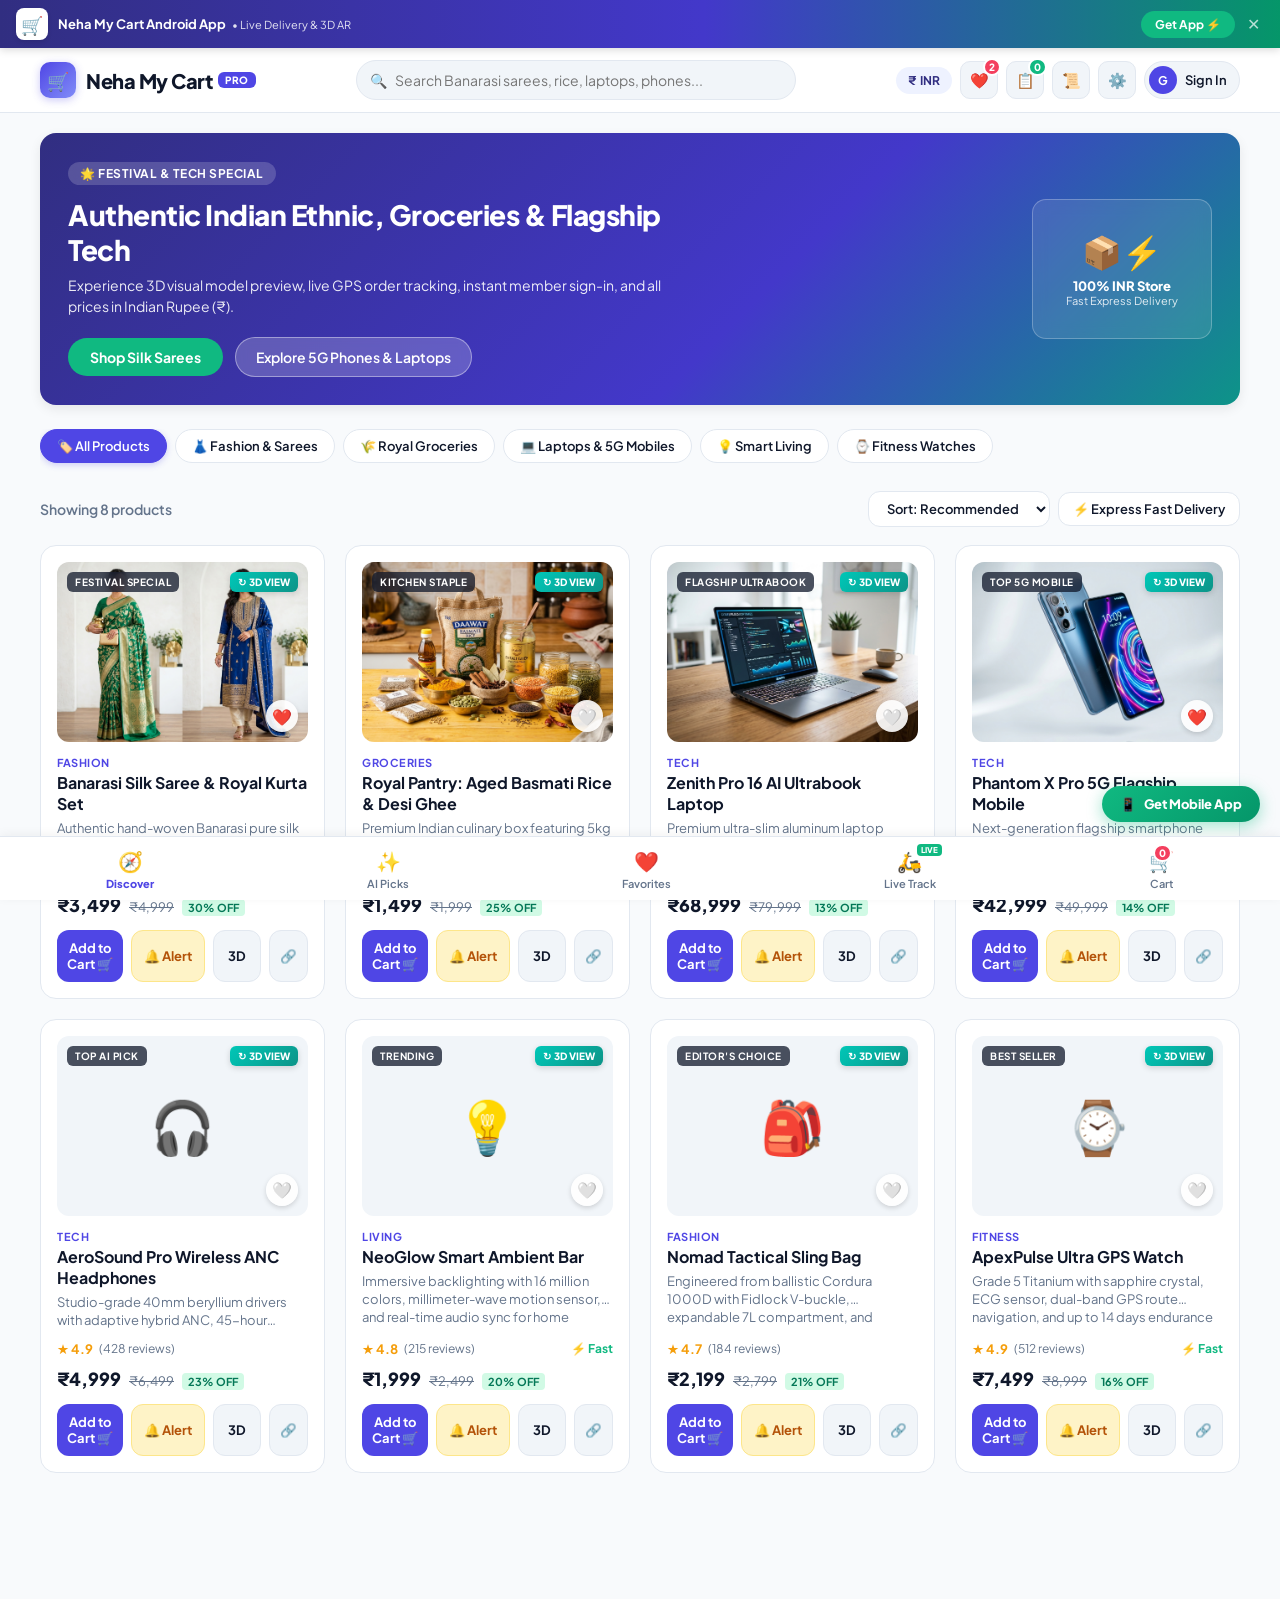
==== public/index.html @ 2bc62007 "feat: add price alert functionality Implement price alert features, including UI components, reposit" ====
<!DOCTYPE html>
<html lang="en">
<head>
  <meta charset="UTF-8">
  <meta name="viewport" content="width=device-width, initial-scale=1.0, maximum-scale=1.0, user-scalable=no">
  <title>Neha My Cart — Official Web Store & Mobile App</title>
  <meta name="description" content="Shop authentic Indian ethnic fashion, groceries, and flagship electronics in INR (₹) with Firebase Authentication, 3D product preview, real-time live order tracking, and Room DB offline list on Neha My Cart.">
  <meta name="theme-color" content="#4F46E5">
  <meta name="mobile-web-app-capable" content="yes">
  <meta name="apple-mobile-web-app-status-bar-style" content="black-translucent">
  
  <!-- Open Graph / Meta -->
  <meta property="og:title" content="Neha Raj My Cart — Official Web Store & Mobile App">
  <meta property="og:description" content="Authentic Indian fashion, groceries, and tech in INR (₹) with 3D product view, live delivery tracking, and instant login.">
  <meta property="og:url" content="https://nehamycartapp.netlify.app/">
  <meta property="og:type" content="website">

  <link rel="manifest" href="data:application/manifest+json,%7B%22name%22%3A%22Neha%20My%20Cart%22%2C%22short_name%22%3A%22MyCart%22%2C%22start_url%22%3A%22%2F%22%2C%22display%22%3A%22standalone%22%2C%22background_color%22%3A%22%234F46E5%22%2C%22theme_color%22%3A%22%234F46E5%22%7D">

  <link rel="preconnect" href="https://fonts.googleapis.com">
  <link rel="preconnect" href="https://fonts.gstatic.com" crossorigin>
  <link href="https://fonts.googleapis.com/css2?family=Plus+Jakarta+Sans:wght@400;500;600;700;800&display=swap" rel="stylesheet">

  <style>
    :root {
      --primary: #4F46E5;
      --primary-hover: #4338CA;
      --primary-dark: #312E81;
      --primary-light: #EEF2FF;
      --primary-container: #E0E7FF;
      --on-primary-container: #1E1B4B;
      --surface: #FFFFFF;
      --surface-variant: #F1F5F9;
      --bg: #F8FAFC;
      --card-bg: #FFFFFF;
      --text: #0F172A;
      --text-muted: #64748B;
      --border: #E2E8F0;
      --accent: #10B981;
      --accent-light: #D1FAE5;
      --accent-dark: #047857;
      --rose: #F43F5E;
      --rose-light: #FFE4E6;
      --amber: #D97706;
      --amber-light: #FEF3C7;
      --radius: 16px;
      --shadow-sm: 0 1px 3px rgba(0,0,0,0.06);
      --shadow-md: 0 4px 12px rgba(0,0,0,0.08);
      --shadow-lg: 0 10px 25px -3px rgba(0,0,0,0.12);
    }

    [data-theme="dark"] {
      --primary: #6366F1;
      --primary-hover: #818CF8;
      --primary-dark: #4338CA;
      --primary-light: #1E1B4B;
      --primary-container: #2E1065;
      --on-primary-container: #E0E7FF;
      --surface: #0F172A;
      --surface-variant: #1E293B;
      --bg: #020617;
      --card-bg: #1E293B;
      --text: #F8FAFC;
      --text-muted: #94A3B8;
      --border: #334155;
    }

    * {
      box-sizing: border-box;
      margin: 0;
      padding: 0;
      font-family: 'Plus Jakarta Sans', -apple-system, BlinkMacSystemFont, sans-serif;
      -webkit-tap-highlight-color: transparent;
    }

    body {
      background: var(--bg);
      color: var(--text);
      min-height: 100vh;
      display: flex;
      flex-direction: column;
      padding-bottom: 74px; /* Space for bottom nav on mobile */
      transition: background-color 0.2s, color 0.2s;
    }

    /* Top Smart App Banner */
    .app-banner {
      background: linear-gradient(90deg, #312E81 0%, #4338CA 55%, #059669 100%);
      color: #FFFFFF;
      padding: 8px 16px;
      display: flex;
      align-items: center;
      justify-content: space-between;
      font-size: 13px;
      gap: 12px;
      position: sticky;
      top: 0;
      z-index: 1000;
      box-shadow: 0 2px 8px rgba(0,0,0,0.15);
    }

    .app-banner-info {
      display: flex;
      align-items: center;
      gap: 10px;
    }

    .app-icon-badge {
      background: #FFFFFF;
      color: #312E81;
      font-size: 18px;
      width: 32px;
      height: 32px;
      border-radius: 8px;
      display: flex;
      align-items: center;
      justify-content: center;
      flex-shrink: 0;
      box-shadow: 0 2px 4px rgba(0,0,0,0.1);
    }

    .app-banner-actions {
      display: flex;
      align-items: center;
      gap: 8px;
    }

    .app-banner-btn {
      background: #10B981;
      color: #FFFFFF;
      font-weight: 700;
      padding: 6px 14px;
      border-radius: 20px;
      text-decoration: none;
      font-size: 12px;
      white-space: nowrap;
      cursor: pointer;
      border: none;
      transition: opacity 0.2s, transform 0.1s;
    }
    .app-banner-btn:hover { opacity: 0.95; transform: scale(1.02); }

    .banner-close-btn {
      background: transparent;
      border: none;
      color: rgba(255, 255, 255, 0.7);
      font-size: 16px;
      cursor: pointer;
      padding: 4px;
      line-height: 1;
    }

    /* Main Navigation Header */
    header {
      background: var(--surface);
      border-bottom: 1px solid var(--border);
      position: sticky;
      top: 48px;
      z-index: 900;
      transition: background-color 0.2s;
    }

    .nav-container {
      max-width: 1240px;
      margin: 0 auto;
      padding: 12px 20px;
      display: flex;
      align-items: center;
      justify-content: space-between;
      gap: 16px;
    }

    .logo-group {
      display: flex;
      align-items: center;
      gap: 10px;
      text-decoration: none;
      color: var(--text);
      cursor: pointer;
    }

    .logo-icon {
      width: 36px;
      height: 36px;
      border-radius: 10px;
      background: linear-gradient(135deg, var(--primary) 0%, #818CF8 100%);
      color: #FFF;
      display: flex;
      align-items: center;
      justify-content: center;
      font-size: 18px;
      box-shadow: 0 2px 8px rgba(79, 70, 229, 0.3);
    }

    .logo-text {
      font-size: 20px;
      font-weight: 800;
      letter-spacing: -0.5px;
      display: flex;
      align-items: center;
      gap: 6px;
    }

    .logo-badge {
      background: var(--primary);
      color: #FFF;
      font-size: 10px;
      padding: 2px 7px;
      border-radius: 6px;
      font-weight: 800;
      letter-spacing: 0.5px;
    }

    /* Search Bar in Header */
    .header-search {
      flex: 1;
      max-width: 440px;
      position: relative;
    }

    .search-input {
      width: 100%;
      background: var(--surface-variant);
      border: 1px solid var(--border);
      padding: 10px 16px 10px 38px;
      border-radius: 24px;
      font-size: 14px;
      color: var(--text);
      outline: none;
      transition: border-color 0.2s, box-shadow 0.2s;
    }
    .search-input:focus {
      border-color: var(--primary);
      box-shadow: 0 0 0 3px rgba(79, 70, 229, 0.15);
    }

    .search-icon {
      position: absolute;
      left: 14px;
      top: 50%;
      transform: translateY(-50%);
      color: var(--text-muted);
      font-size: 14px;
    }

    .search-clear-btn {
      position: absolute;
      right: 12px;
      top: 50%;
      transform: translateY(-50%);
      background: none;
      border: none;
      color: var(--text-muted);
      cursor: pointer;
      display: none;
      font-size: 14px;
    }

    /* Action Icons */
    .nav-actions {
      display: flex;
      align-items: center;
      gap: 8px;
    }

    .icon-btn {
      background: var(--surface-variant);
      border: 1px solid var(--border);
      color: var(--text);
      width: 38px;
      height: 38px;
      border-radius: 10px;
      display: flex;
      align-items: center;
      justify-content: center;
      cursor: pointer;
      position: relative;
      font-size: 15px;
      transition: background 0.15s, transform 0.1s;
    }
    .icon-btn:hover {
      background: var(--primary-light);
      color: var(--primary);
    }

    .badge-count {
      position: absolute;
      top: -4px;
      right: -4px;
      background: var(--rose);
      color: #FFF;
      font-size: 10px;
      font-weight: 800;
      min-width: 18px;
      height: 18px;
      padding: 0 4px;
      border-radius: 9px;
      display: flex;
      align-items: center;
      justify-content: center;
      border: 2px solid var(--surface);
    }

    .currency-pill {
      background: var(--primary-light);
      color: var(--primary-dark);
      font-weight: 700;
      font-size: 12px;
      padding: 6px 12px;
      border-radius: 20px;
      display: flex;
      align-items: center;
      gap: 4px;
    }
    [data-theme="dark"] .currency-pill {
      background: #1E1B4B;
      color: #A5B4FC;
    }

    .user-profile-btn {
      display: flex;
      align-items: center;
      gap: 8px;
      background: var(--surface-variant);
      border: 1px solid var(--border);
      padding: 4px 12px 4px 4px;
      border-radius: 24px;
      cursor: pointer;
      font-size: 13px;
      font-weight: 600;
      color: var(--text);
      transition: all 0.15s;
    }
    .user-profile-btn:hover {
      background: var(--primary-light);
      border-color: var(--primary);
    }

    .user-avatar-mini {
      width: 28px;
      height: 28px;
      border-radius: 50%;
      background: var(--primary);
      color: #FFF;
      display: flex;
      align-items: center;
      justify-content: center;
      font-weight: 700;
      font-size: 12px;
    }

    .firebase-sync-dot {
      width: 8px;
      height: 8px;
      border-radius: 50%;
      background: #10B981;
      display: inline-block;
      box-shadow: 0 0 6px #10B981;
    }

    /* Container */
    .main-container {
      max-width: 1240px;
      margin: 0 auto;
      padding: 20px;
      width: 100%;
      flex: 1;
    }

    /* Tab Pages */
    .tab-page {
      display: none;
    }
    .tab-page.active {
      display: block;
      animation: fadeIn 0.2s ease-in;
    }

    @keyframes fadeIn {
      from { opacity: 0; transform: translateY(6px); }
      to { opacity: 1; transform: translateY(0); }
    }

    /* Hero Banner */
    .hero-banner {
      background: linear-gradient(135deg, #312E81 0%, #4338CA 60%, #0D9488 100%);
      color: #FFFFFF;
      border-radius: var(--radius);
      padding: 28px;
      margin-bottom: 24px;
      position: relative;
      overflow: hidden;
      box-shadow: var(--shadow-md);
      display: flex;
      align-items: center;
      justify-content: space-between;
      gap: 24px;
    }

    .hero-content {
      position: relative;
      z-index: 2;
      max-width: 600px;
    }

    .hero-tag {
      display: inline-flex;
      align-items: center;
      gap: 6px;
      background: rgba(255,255,255,0.18);
      backdrop-filter: blur(8px);
      padding: 4px 12px;
      border-radius: 20px;
      font-size: 12px;
      font-weight: 700;
      margin-bottom: 12px;
      letter-spacing: 0.5px;
    }

    .hero-title {
      font-size: 28px;
      font-weight: 800;
      line-height: 1.25;
      margin-bottom: 8px;
      letter-spacing: -0.5px;
    }

    .hero-subtitle {
      font-size: 14px;
      opacity: 0.9;
      line-height: 1.5;
      margin-bottom: 20px;
    }

    .hero-actions {
      display: flex;
      align-items: center;
      gap: 12px;
      flex-wrap: wrap;
    }

    .btn-hero-primary {
      background: #10B981;
      color: #FFF;
      font-weight: 700;
      padding: 10px 22px;
      border-radius: 24px;
      border: none;
      cursor: pointer;
      font-size: 14px;
      transition: transform 0.1s, opacity 0.2s;
    }
    .btn-hero-primary:hover { transform: scale(1.02); opacity: 0.95; }

    .btn-hero-secondary {
      background: rgba(255,255,255,0.2);
      color: #FFF;
      font-weight: 600;
      padding: 10px 20px;
      border-radius: 24px;
      border: 1px solid rgba(255,255,255,0.4);
      cursor: pointer;
      font-size: 14px;
      backdrop-filter: blur(6px);
    }
    .btn-hero-secondary:hover { background: rgba(255,255,255,0.3); }

    .hero-art-box {
      width: 180px;
      height: 140px;
      border-radius: 14px;
      background: rgba(255,255,255,0.1);
      backdrop-filter: blur(8px);
      display: flex;
      flex-direction: column;
      align-items: center;
      justify-content: center;
      border: 1px solid rgba(255,255,255,0.25);
      flex-shrink: 0;
      text-align: center;
      padding: 12px;
    }

    /* Category Filter Bar */
    .category-scroll-bar {
      display: flex;
      gap: 8px;
      overflow-x: auto;
      padding-bottom: 12px;
      margin-bottom: 16px;
      scrollbar-width: none;
    }
    .category-scroll-bar::-webkit-scrollbar { display: none; }

    .cat-chip {
      background: var(--surface);
      border: 1px solid var(--border);
      color: var(--text);
      padding: 8px 16px;
      border-radius: 20px;
      font-size: 13px;
      font-weight: 600;
      white-space: nowrap;
      cursor: pointer;
      display: flex;
      align-items: center;
      gap: 6px;
      transition: all 0.15s;
    }
    .cat-chip.active {
      background: var(--primary);
      border-color: var(--primary);
      color: #FFFFFF;
      box-shadow: 0 2px 6px rgba(79, 70, 229, 0.25);
    }

    /* Filters & Controls Row */
    .controls-row {
      display: flex;
      align-items: center;
      justify-content: space-between;
      margin-bottom: 18px;
      flex-wrap: wrap;
      gap: 12px;
    }

    .results-count {
      font-size: 14px;
      color: var(--text-muted);
      font-weight: 600;
    }

    .filter-group {
      display: flex;
      align-items: center;
      gap: 8px;
    }

    .select-dropdown {
      background: var(--surface);
      border: 1px solid var(--border);
      color: var(--text);
      padding: 8px 14px;
      border-radius: 12px;
      font-size: 13px;
      font-weight: 600;
      outline: none;
      cursor: pointer;
    }

    .btn-filter-toggle {
      background: var(--surface);
      border: 1px solid var(--border);
      color: var(--text);
      padding: 8px 14px;
      border-radius: 12px;
      font-size: 13px;
      font-weight: 600;
      cursor: pointer;
      display: flex;
      align-items: center;
      gap: 6px;
    }
    .btn-filter-toggle.active {
      background: var(--primary-light);
      border-color: var(--primary);
      color: var(--primary);
    }

    /* Product Grid */
    .product-grid {
      display: grid;
      grid-template-columns: repeat(auto-fill, minmax(260px, 1fr));
      gap: 20px;
      margin-bottom: 32px;
    }

    .card {
      background: var(--card-bg);
      border: 1px solid var(--border);
      border-radius: var(--radius);
      padding: 16px;
      display: flex;
      flex-direction: column;
      position: relative;
      transition: transform 0.2s, box-shadow 0.2s;
    }
    .card:hover {
      transform: translateY(-4px);
      box-shadow: var(--shadow-md);
      border-color: rgba(79, 70, 229, 0.3);
    }

    .card-img-wrapper {
      width: 100%;
      height: 180px;
      background: var(--surface-variant);
      border-radius: 12px;
      overflow: hidden;
      position: relative;
      display: flex;
      align-items: center;
      justify-content: center;
      cursor: pointer;
      margin-bottom: 14px;
    }

    .card-img {
      width: 100%;
      height: 100%;
      object-fit: cover;
      transition: transform 0.3s;
    }
    .card:hover .card-img {
      transform: scale(1.05);
    }

    .img-fallback-icon {
      font-size: 52px;
    }

    .badge-top-left {
      position: absolute;
      top: 10px;
      left: 10px;
      background: rgba(15, 23, 42, 0.75);
      backdrop-filter: blur(4px);
      color: #FFF;
      font-size: 10px;
      font-weight: 700;
      padding: 4px 8px;
      border-radius: 6px;
      text-transform: uppercase;
      letter-spacing: 0.5px;
    }

    .badge-3d-tag {
      position: absolute;
      top: 10px;
      right: 10px;
      background: linear-gradient(135deg, #00C7B7 0%, #0D9488 100%);
      color: #FFFFFF;
      font-size: 10px;
      font-weight: 800;
      padding: 4px 8px;
      border-radius: 6px;
      cursor: pointer;
      display: flex;
      align-items: center;
      gap: 3px;
      box-shadow: 0 2px 6px rgba(0,0,0,0.15);
      transition: transform 0.15s;
    }
    .badge-3d-tag:hover { transform: scale(1.08); }

    .btn-wishlist {
      position: absolute;
      bottom: 10px;
      right: 10px;
      background: rgba(255, 255, 255, 0.9);
      border: none;
      width: 32px;
      height: 32px;
      border-radius: 50%;
      display: flex;
      align-items: center;
      justify-content: center;
      cursor: pointer;
      color: #64748B;
      font-size: 16px;
      box-shadow: 0 2px 5px rgba(0,0,0,0.15);
      transition: color 0.15s, transform 0.1s;
    }
    .btn-wishlist.active {
      color: var(--rose);
    }
    .btn-wishlist:hover { transform: scale(1.1); }

    .category-label {
      font-size: 11px;
      font-weight: 700;
      text-transform: uppercase;
      color: var(--primary);
      letter-spacing: 0.5px;
      margin-bottom: 4px;
    }

    .product-title {
      font-size: 16px;
      font-weight: 700;
      margin-bottom: 4px;
      color: var(--text);
      line-height: 1.3;
      cursor: pointer;
    }
    .product-title:hover { color: var(--primary); }

    .product-desc {
      font-size: 13px;
      color: var(--text-muted);
      line-height: 1.4;
      margin-bottom: 12px;
      display: -webkit-box;
      -webkit-line-clamp: 2;
      -webkit-box-orient: vertical;
      overflow: hidden;
      flex: 1;
    }

    .rating-row {
      display: flex;
      align-items: center;
      gap: 6px;
      margin-bottom: 10px;
      font-size: 12px;
    }

    .rating-stars {
      color: #F59E0B;
      font-size: 13px;
      font-weight: 700;
    }

    .review-count {
      color: var(--text-muted);
    }

    .price-row {
      display: flex;
      align-items: baseline;
      gap: 8px;
      margin-bottom: 14px;
    }

    .price-inr {
      font-size: 18px;
      font-weight: 800;
      color: var(--text);
    }

    .orig-price {
      font-size: 13px;
      color: var(--text-muted);
      text-decoration: line-through;
    }

    .discount-tag {
      background: var(--accent-light);
      color: var(--accent-dark);
      font-size: 11px;
      font-weight: 700;
      padding: 2px 6px;
      border-radius: 4px;
    }

    .card-actions {
      display: flex;
      gap: 8px;
      margin-top: auto;
    }

    .btn-add {
      flex: 1;
      background: var(--primary);
      color: #FFF;
      border: none;
      padding: 10px;
      border-radius: 12px;
      font-size: 13px;
      font-weight: 700;
      cursor: pointer;
      display: flex;
      align-items: center;
      justify-content: center;
      gap: 6px;
      transition: background 0.15s, transform 0.1s;
    }
    .btn-add:hover {
      background: var(--primary-hover);
      transform: translateY(-1px);
    }

    .btn-card-3d {
      background: var(--surface-variant);
      border: 1px solid var(--border);
      color: var(--text);
      padding: 10px 14px;
      border-radius: 12px;
      font-size: 13px;
      font-weight: 700;
      cursor: pointer;
      display: flex;
      align-items: center;
      gap: 4px;
    }
    .btn-card-3d:hover {
      background: var(--primary-light);
      color: var(--primary);
    }

    .btn-card-share {
      background: var(--surface-variant);
      border: 1px solid var(--border);
      color: var(--text-muted);
      padding: 10px;
      border-radius: 12px;
      cursor: pointer;
      display: flex;
      align-items: center;
      justify-content: center;
    }
    .btn-card-share:hover {
      color: var(--primary);
      background: var(--primary-light);
    }

    .btn-card-alert {
      background: #fef3c7;
      border: 1px solid #fde68a;
      color: #b45309;
      padding: 10px 12px;
      border-radius: 12px;
      font-size: 13px;
      font-weight: 700;
      cursor: pointer;
      display: inline-flex;
      align-items: center;
      gap: 4px;
      transition: background 0.15s, transform 0.1s;
    }
    .btn-card-alert:hover {
      background: #fde68a;
      color: #92400e;
      transform: translateY(-1px);
    }
    .dark .btn-card-alert {
      background: rgba(180, 83, 9, 0.25);
      border-color: rgba(251, 191, 36, 0.4);
      color: #fbbf24;
    }

    /* Modal Base */
    .modal-overlay {
      position: fixed;
      top: 0;
      left: 0;
      right: 0;
      bottom: 0;
      background: rgba(15, 23, 42, 0.65);
      backdrop-filter: blur(4px);
      z-index: 2000;
      display: none;
      align-items: center;
      justify-content: center;
      padding: 16px;
    }
    .modal-overlay.open {
      display: flex;
      animation: fadeIn 0.15s ease-out;
    }

    .modal-box {
      background: var(--surface);
      border-radius: 20px;
      max-width: 560px;
      width: 100%;
      max-height: 90vh;
      overflow-y: auto;
      box-shadow: var(--shadow-lg);
      border: 1px solid var(--border);
      position: relative;
      display: flex;
      flex-direction: column;
    }

    .modal-header {
      padding: 18px 20px;
      border-bottom: 1px solid var(--border);
      display: flex;
      align-items: center;
      justify-content: space-between;
      position: sticky;
      top: 0;
      background: var(--surface);
      z-index: 10;
    }

    .modal-title {
      font-size: 18px;
      font-weight: 800;
      color: var(--text);
    }

    .modal-close-btn {
      background: var(--surface-variant);
      border: none;
      width: 32px;
      height: 32px;
      border-radius: 50%;
      cursor: pointer;
      color: var(--text-muted);
      font-size: 16px;
      display: flex;
      align-items: center;
      justify-content: center;
    }
    .modal-close-btn:hover { color: var(--text); background: var(--border); }

    .modal-body {
      padding: 20px;
      flex: 1;
    }

    .modal-footer {
      padding: 16px 20px;
      border-top: 1px solid var(--border);
      display: flex;
      align-items: center;
      justify-content: flex-end;
      gap: 12px;
      background: var(--surface);
    }

    /* 3D Canvas Modal */
    .canvas-container {
      width: 100%;
      height: 280px;
      background: radial-gradient(circle at center, #1E293B 0%, #0F172A 100%);
      border-radius: 14px;
      overflow: hidden;
      position: relative;
      display: flex;
      align-items: center;
      justify-content: center;
      cursor: grab;
    }
    .canvas-container:active { cursor: grabbing; }

    #canvas3d {
      width: 100%;
      height: 100%;
      display: block;
    }

    .canvas-controls-overlay {
      position: absolute;
      bottom: 12px;
      left: 12px;
      right: 12px;
      display: flex;
      align-items: center;
      justify-content: space-between;
      background: rgba(15, 23, 42, 0.7);
      backdrop-filter: blur(8px);
      padding: 8px 14px;
      border-radius: 24px;
      font-size: 12px;
      color: #FFF;
    }

    .variant-picker {
      display: flex;
      gap: 8px;
      margin: 14px 0;
    }

    .color-swatch {
      width: 28px;
      height: 28px;
      border-radius: 50%;
      cursor: pointer;
      border: 2px solid transparent;
      transition: transform 0.1s, border-color 0.15s;
    }
    .color-swatch.active {
      transform: scale(1.15);
      border-color: var(--primary);
    }

    /* Bottom Navigation Bar for Mobile */
    .bottom-nav {
      position: fixed;
      bottom: 0;
      left: 0;
      right: 0;
      background: var(--surface);
      border-top: 1px solid var(--border);
      height: 64px;
      display: flex;
      align-items: center;
      justify-content: space-around;
      z-index: 1000;
      box-shadow: 0 -2px 10px rgba(0,0,0,0.05);
    }

    .bottom-nav-item {
      display: flex;
      flex-direction: column;
      align-items: center;
      justify-content: center;
      gap: 3px;
      background: none;
      border: none;
      color: var(--text-muted);
      cursor: pointer;
      font-size: 11px;
      font-weight: 600;
      padding: 6px 12px;
      border-radius: 12px;
      position: relative;
      transition: color 0.15s;
    }
    .bottom-nav-item.active {
      color: var(--primary);
      font-weight: 800;
    }

    .bottom-nav-icon {
      font-size: 20px;
    }

    .nav-live-badge {
      position: absolute;
      top: 2px;
      right: 6px;
      background: var(--accent);
      color: #FFF;
      font-size: 8px;
      font-weight: 800;
      padding: 1px 4px;
      border-radius: 4px;
    }

    /* Floating Get App Pill */
    .floating-get-app-btn {
      position: fixed;
      bottom: 78px;
      right: 20px;
      background: linear-gradient(135deg, #10B981 0%, #059669 100%);
      color: #FFFFFF;
      font-weight: 800;
      font-size: 13px;
      padding: 10px 18px;
      border-radius: 28px;
      border: none;
      box-shadow: 0 4px 16px rgba(16, 185, 129, 0.4);
      display: flex;
      align-items: center;
      gap: 8px;
      cursor: pointer;
      z-index: 950;
      transition: transform 0.15s, box-shadow 0.15s;
    }
    .floating-get-app-btn:hover {
      transform: scale(1.05);
      box-shadow: 0 6px 20px rgba(16, 185, 129, 0.5);
    }

    /* Toast Notification */
    .toast {
      position: fixed;
      bottom: 84px;
      left: 50%;
      transform: translateX(-50%) translateY(100px);
      background: #0F172A;
      color: #FFFFFF;
      padding: 12px 24px;
      border-radius: 30px;
      font-size: 13px;
      font-weight: 600;
      box-shadow: 0 8px 24px rgba(0,0,0,0.25);
      z-index: 3000;
      opacity: 0;
      transition: transform 0.25s cubic-bezier(0.175, 0.885, 0.32, 1.275), opacity 0.2s;
      pointer-events: none;
      display: flex;
      align-items: center;
      gap: 8px;
    }
    .toast.show {
      transform: translateX(-50%) translateY(0);
      opacity: 1;
    }

    /* Auth Screen Lock Card */
    .auth-lock-card {
      background: var(--surface);
      border: 1px solid var(--border);
      border-radius: 24px;
      padding: 40px 24px;
      text-align: center;
      max-width: 480px;
      margin: 40px auto;
      box-shadow: var(--shadow-md);
    }

    .auth-lock-icon {
      width: 72px;
      height: 72px;
      background: var(--primary-light);
      color: var(--primary);
      border-radius: 50%;
      display: flex;
      align-items: center;
      justify-content: center;
      font-size: 32px;
      margin: 0 auto 20px;
    }

    /* Live Tracking Simulation */
    .tracking-card {
      background: var(--surface);
      border: 1px solid var(--border);
      border-radius: 20px;
      padding: 24px;
      box-shadow: var(--shadow-sm);
      margin-bottom: 24px;
    }

    .tracking-map-canvas {
      width: 100%;
      height: 220px;
      background: #E2E8F0;
      border-radius: 14px;
      margin: 16px 0;
      position: relative;
      overflow: hidden;
    }

    .tracking-steps {
      margin-top: 24px;
      display: flex;
      flex-direction: column;
      gap: 16px;
      position: relative;
    }

    .tracking-step-item {
      display: flex;
      gap: 14px;
      position: relative;
    }

    .step-indicator {
      width: 28px;
      height: 28px;
      border-radius: 50%;
      background: var(--surface-variant);
      border: 2px solid var(--border);
      color: var(--text-muted);
      font-size: 12px;
      display: flex;
      align-items: center;
      justify-content: center;
      font-weight: 700;
      flex-shrink: 0;
      z-index: 2;
    }
    .step-indicator.done {
      background: var(--accent);
      border-color: var(--accent);
      color: #FFF;
    }
    .step-indicator.active {
      background: var(--primary);
      border-color: var(--primary);
      color: #FFF;
      box-shadow: 0 0 0 4px rgba(79, 70, 229, 0.2);
    }

    /* Offline Shopping List Styles */
    .offline-item-row {
      display: flex;
      align-items: center;
      justify-content: space-between;
      padding: 12px;
      border-bottom: 1px solid var(--border);
      gap: 12px;
    }
    .offline-item-row.purchased {
      opacity: 0.6;
      text-decoration: line-through;
    }

    /* Auth Tab Pill */
    .auth-tab-pill {
      flex: 1;
      padding: 8px 12px;
      border-radius: 10px;
      font-size: 13px;
      font-weight: 700;
      border: none;
      cursor: pointer;
      background: var(--surface-variant);
      color: var(--text-muted);
      transition: all 0.15s;
    }
    .auth-tab-pill.active {
      background: var(--primary);
      color: #FFF;
    }

    /* Responsive */
    @media (max-width: 768px) {
      .header-search { display: none; }
      .hero-banner { flex-direction: column; align-items: flex-start; }
      .hero-art-box { width: 100%; }
      .product-grid { grid-template-columns: repeat(2, 1fr); gap: 12px; }
      .card { padding: 12px; }
      .card-img-wrapper { height: 130px; }
      .product-title { font-size: 14px; }
      .price-inr { font-size: 15px; }
    }

    @media (max-width: 480px) {
      .product-grid { grid-template-columns: 1fr; }
      .card-img-wrapper { height: 180px; }
    }
  </style>
</head>
<body>

  <!-- 1. Top Smart App Banner -->
  <div class="app-banner" id="appBanner">
    <div class="app-banner-info">
      <div class="app-icon-badge">🛒</div>
      <div>
        <strong>Neha My Cart Android App</strong>
        <span style="opacity: 0.85; margin-left: 4px; font-size: 11px;">• Live Delivery & 3D AR</span>
      </div>
    </div>
    <div class="app-banner-actions">
      <button class="app-banner-btn" onclick="openGetAppModal()">Get App ⚡</button>
      <button class="banner-close-btn" onclick="document.getElementById('appBanner').style.display='none'">✕</button>
    </div>
  </div>

  <!-- 2. Sticky Top Navigation Bar -->
  <header>
    <div class="nav-container">
      <div class="logo-group" onclick="switchTab('shop')">
        <div class="logo-icon">🛒</div>
        <div class="logo-text">
          Neha My Cart
          <span class="logo-badge">PRO</span>
        </div>
      </div>

      <!-- Real-time Product Search Input -->
      <div class="header-search">
        <span class="search-icon">🔍</span>
        <input 
          type="text" 
          id="globalSearchInput" 
          class="search-input" 
          placeholder="Search Banarasi sarees, rice, laptops, phones..." 
          oninput="onSearchInput(this.value)"
        >
        <button id="searchClearBtn" class="search-clear-btn" onclick="clearSearch()">✕</button>
      </div>

      <!-- Action Buttons -->
      <div class="nav-actions">
        <div class="currency-pill">
          <span>₹</span>
          <span>INR</span>
        </div>

        <!-- Wishlist Count -->
        <button class="icon-btn" onclick="switchTab('favorites')" title="Wishlist & Similar Picks">
          ❤️
          <span class="badge-count" id="headerWishlistCount">0</span>
        </button>

        <!-- Room DB / Offline Shopping List -->
        <button class="icon-btn" onclick="openOfflineListModal()" title="Room DB Offline Shopping List">
          📋
          <span class="badge-count" id="headerOfflineCount" style="background:var(--accent);">0</span>
        </button>

        <!-- Order History -->
        <button class="icon-btn" onclick="openOrdersModal()" title="Past Orders">
          📜
        </button>

        <!-- Settings & Database -->
        <button class="icon-btn" onclick="openSettingsModal()" title="Settings & Linked Database">
          ⚙️
        </button>

        <!-- User Profile / Instant Demo Auth Button -->
        <div id="userProfileHeaderBtn" class="user-profile-btn" onclick="openAuthModal()" title="Instant Sign In & Profile">
          <div class="user-avatar-mini" id="headerAvatar">G</div>
          <span id="headerUserName">Sign In</span>
          <span class="firebase-sync-dot" id="headerSyncDot" title="Account Active"></span>
        </div>
      </div>
    </div>
  </header>

  <!-- 3. Main Application Content Area -->
  <main class="main-container">

    <!-- ==============================================
         TAB 1: DISCOVER (SHOP HOME)
         ============================================== -->
    <div id="tab-shop" class="tab-page active">
      <!-- Hero Banner -->
      <div class="hero-banner">
        <div class="hero-content">
          <div class="hero-tag">🌟 FESTIVAL & TECH SPECIAL</div>
          <h1 class="hero-title">Authentic Indian Ethnic, Groceries & Flagship Tech</h1>
          <p class="hero-subtitle">Experience 3D visual model preview, live GPS order tracking, instant member sign-in, and all prices in Indian Rupee (₹).</p>
          <div class="hero-actions">
            <button class="btn-hero-primary" onclick="filterByCategory('Fashion')">Shop Silk Sarees</button>
            <button class="btn-hero-secondary" onclick="filterByCategory('Tech')">Explore 5G Phones & Laptops</button>
          </div>
        </div>
        <div class="hero-art-box">
          <div style="font-size: 32px; margin-bottom: 6px;">📦⚡</div>
          <div style="font-size: 13px; font-weight: 800;">100% INR Store</div>
          <div style="font-size: 11px; opacity: 0.85;">Fast Express Delivery</div>
        </div>
      </div>

      <!-- Category Filter Pills -->
      <div class="category-scroll-bar" id="categoryPills">
        <button class="cat-chip active" onclick="filterByCategory('All')">🏷️ All Products</button>
        <button class="cat-chip" onclick="filterByCategory('Fashion')">👗 Fashion & Sarees</button>
        <button class="cat-chip" onclick="filterByCategory('Groceries')">🌾 Royal Groceries</button>
        <button class="cat-chip" onclick="filterByCategory('Tech')">💻 Laptops & 5G Mobiles</button>
        <button class="cat-chip" onclick="filterByCategory('Living')">💡 Smart Living</button>
        <button class="cat-chip" onclick="filterByCategory('Fitness')">⌚ Fitness Watches</button>
      </div>

      <!-- Controls Row -->
      <div class="controls-row">
        <div class="results-count" id="productResultsCount">Showing 8 products</div>
        <div class="filter-group">
          <select id="sortDropdown" class="select-dropdown" onchange="applyFilters()">
            <option value="relevance">Sort: Recommended</option>
            <option value="price-asc">Price: Low to High</option>
            <option value="price-desc">Price: High to Low</option>
            <option value="rating">Top Rated (4.8+)</option>
          </select>
          <button class="btn-filter-toggle" id="fastDeliveryToggleBtn" onclick="toggleFastDelivery()">
            ⚡ Express Fast Delivery
          </button>
        </div>
      </div>

      <!-- Product Cards Grid -->
      <div class="product-grid" id="productGrid">
        <!-- Injected via JavaScript -->
      </div>
    </div>

    <!-- ==============================================
         TAB 2: AI PICKS / PERSONALIZED RECOMMENDATIONS
         ============================================== -->
    <div id="tab-recommendations" class="tab-page">
      <div style="margin-bottom: 20px;">
        <h2 style="font-size: 22px; font-weight: 800; display: flex; align-items: center; gap: 8px;">
          ✨ AI Personalized Taste Profile
        </h2>
        <p style="color: var(--text-muted); font-size: 14px; margin-top: 4px;">
          Select your lifestyle preference to get AI affinity scores and tailored product suggestions.
        </p>
      </div>

      <!-- Style Personas -->
      <div style="display: grid; grid-template-columns: repeat(auto-fit, minmax(180px, 1fr)); gap: 12px; margin-bottom: 24px;">
        <div class="cat-chip active" id="persona-ethnic" onclick="selectPersona('Festival Shopper', 'ethnic')" style="padding: 12px 16px; border-radius: 14px; justify-content: center; height: auto;">
          <div>
            <div style="font-size: 20px; margin-bottom: 4px;">🥻</div>
            <strong>Festival Ethnic</strong>
            <div style="font-size: 11px; opacity: 0.85;">Banarasi silks & traditional</div>
          </div>
        </div>
        <div class="cat-chip" id="persona-tech" onclick="selectPersona('Tech Enthusiast', 'tech')" style="padding: 12px 16px; border-radius: 14px; justify-content: center; height: auto;">
          <div>
            <div style="font-size: 20px; margin-bottom: 4px;">💻</div>
            <strong>Tech Enthusiast</strong>
            <div style="font-size: 11px; opacity: 0.85;">Ultrabooks & 5G smartphones</div>
          </div>
        </div>
        <div class="cat-chip" id="persona-fitness" onclick="selectPersona('Fitness Pro', 'fitness')" style="padding: 12px 16px; border-radius: 14px; justify-content: center; height: auto;">
          <div>
            <div style="font-size: 20px; margin-bottom: 4px;">🏃</div>
            <strong>Fitness Pro</strong>
            <div style="font-size: 11px; opacity: 0.85;">GPS trackers & performance</div>
          </div>
        </div>
        <div class="cat-chip" id="persona-groceries" onclick="selectPersona('Pantry Master', 'groceries')" style="padding: 12px 16px; border-radius: 14px; justify-content: center; height: auto;">
          <div>
            <div style="font-size: 20px; margin-bottom: 4px;">🌾</div>
            <strong>Culinary Pantry</strong>
            <div style="font-size: 11px; opacity: 0.85;">Extra-aged Basmati & pure Ghee</div>
          </div>
        </div>
      </div>

      <!-- Recommendations Grid -->
      <div class="product-grid" id="recommendationsGrid">
        <!-- Injected via JavaScript -->
      </div>
    </div>

    <!-- ==============================================
         TAB 3: FAVORITES & SIMILAR SUGGESTIONS
         ============================================== -->
    <div id="tab-favorites" class="tab-page">
      <div style="margin-bottom: 20px;">
        <h2 style="font-size: 22px; font-weight: 800; display: flex; align-items: center; gap: 8px;">
          ❤️ Your Saved Favorites
        </h2>
        <p style="color: var(--text-muted); font-size: 14px; margin-top: 4px;">
          Items you've liked, plus smart suggestions generated dynamically from your taste.
        </p>
      </div>

      <!-- Favorites Grid -->
      <div class="product-grid" id="favoritesGrid">
        <!-- Injected via JavaScript -->
      </div>

      <!-- Similar Suggestions Section -->
      <div style="margin-top: 36px; padding-top: 24px; border-top: 1px solid var(--border);">
        <h3 style="font-size: 18px; font-weight: 800; display: flex; align-items: center; gap: 8px; margin-bottom: 16px;">
          ✨ Similar Suggestions Based on Your Favorites
        </h3>
        <div class="product-grid" id="similarSuggestionsGrid">
          <!-- Injected via JavaScript -->
        </div>
      </div>
    </div>

    <!-- ==============================================
         TAB 4: LIVE TRACKING (AUTHENTICATED FEATURE)
         ============================================== -->
    <div id="tab-tracking" class="tab-page">
      <!-- Guest Lock View -->
      <div id="trackingGuestLock" class="auth-lock-card" style="display: none;">
        <div class="auth-lock-icon">🔒</div>
        <h2 style="font-size: 20px; font-weight: 800; margin-bottom: 8px;">Sign In to Track Orders</h2>
        <p style="color: var(--text-muted); font-size: 14px; line-height: 1.5; margin-bottom: 24px;">
          Live order tracking is reserved for authenticated shoppers. Please sign in as Neha Raj or your demo account to view real-time courier dispatch and route maps.
        </p>
        <button class="btn-add" style="margin: 0 auto; max-width: 280px;" onclick="openAuthModal()">
          Sign In as Neha Raj (Instant Demo) ⚡
        </button>
      </div>

      <!-- Authenticated Live Tracking View -->
      <div id="trackingLiveView">
        <div class="tracking-card">
          <div style="display: flex; align-items: center; justify-content: space-between; flex-wrap: wrap; gap: 10px;">
            <div>
              <span style="background: var(--accent-light); color: var(--accent-dark); font-weight: 800; font-size: 11px; padding: 4px 8px; border-radius: 6px;">
                LIVE DISPATCH
              </span>
              <h2 style="font-size: 20px; font-weight: 800; margin-top: 6px;">Order #NMC-98421</h2>
              <div style="color: var(--text-muted); font-size: 13px;">Courier: Delhivery Express • Rider: Liam Patel</div>
            </div>
            <div style="display: flex; gap: 8px;">
              <button class="btn-filter-toggle" onclick="toggleSimulation()" id="simPlayBtn">
                ⏸ Pause Simulation
              </button>
              <button class="btn-filter-toggle" onclick="advanceSimulationStep()">
                ⏩ Step Forward
              </button>
            </div>
          </div>

          <!-- Animated Canvas Map -->
          <div class="tracking-map-canvas">
            <canvas id="routeCanvas" width="800" height="220" style="width:100%; height:100%;"></canvas>
          </div>

          <!-- Timeline Steps -->
          <div class="tracking-steps">
            <div class="tracking-step-item">
              <div class="step-indicator done">✓</div>
              <div>
                <strong style="font-size: 14px;">Order Placed & Confirmed</strong>
                <div style="color: var(--text-muted); font-size: 12px;">Payment received via UPI • Order ID #NMC-98421</div>
              </div>
            </div>
            <div class="tracking-step-item">
              <div class="step-indicator done">✓</div>
              <div>
                <strong style="font-size: 14px;">Packed at Mumbai Central Fulfillment Hub</strong>
                <div style="color: var(--text-muted); font-size: 12px;">Quality check passed • Fragile sealed</div>
              </div>
            </div>
            <div class="tracking-step-item">
              <div class="step-indicator done">✓</div>
              <div>
                <strong style="font-size: 14px;">Dispatched with Delivery Executive</strong>
                <div style="color: var(--text-muted); font-size: 12px;">Rider Liam Patel on Yamaha EV bike</div>
              </div>
            </div>
            <div class="tracking-step-item">
              <div class="step-indicator active">🛵</div>
              <div>
                <strong style="font-size: 14px; color: var(--primary);">Out for Delivery (In Progress)</strong>
                <div style="color: var(--text-muted); font-size: 12px;">Estimated Arrival: Today in 18 minutes</div>
              </div>
            </div>
            <div class="tracking-step-item">
              <div class="step-indicator">🏁</div>
              <div>
                <strong style="font-size: 14px;">Delivered to Your Doorstep</strong>
                <div style="color: var(--text-muted); font-size: 12px;">Contactless OTP verification required</div>
              </div>
            </div>
          </div>
        </div>
      </div>
    </div>

    <!-- ==============================================
         TAB 5: SHOPPING CART
         ============================================== -->
    <div id="tab-cart" class="tab-page">
      <div style="margin-bottom: 20px;">
        <h2 style="font-size: 22px; font-weight: 800;">🛒 Your Shopping Cart</h2>
        <p style="color: var(--text-muted); font-size: 14px; margin-top: 4px;">Review your items and proceed with express delivery across India.</p>
      </div>

      <div style="display: grid; grid-template-columns: 1fr 340px; gap: 24px;" id="cartLayoutGrid">
        <!-- Cart Items List -->
        <div id="cartItemsContainer" style="display: flex; flex-direction: column; gap: 12px;">
          <!-- Injected via JavaScript -->
        </div>

        <!-- Bill Details Summary -->
        <div>
          <div style="background: var(--surface); border: 1px solid var(--border); border-radius: 16px; padding: 20px; box-shadow: var(--shadow-sm); position: sticky; top: 110px;">
            <h3 style="font-size: 16px; font-weight: 800; margin-bottom: 14px;">Price Details (INR)</h3>
            
            <div style="display: flex; justify-content: space-between; font-size: 13px; margin-bottom: 10px;">
              <span style="color: var(--text-muted);">Items Subtotal:</span>
              <span id="billSubtotal" style="font-weight: 700;">₹0</span>
            </div>

            <div style="display: flex; justify-content: space-between; font-size: 13px; margin-bottom: 10px;">
              <span style="color: var(--text-muted);">Express Delivery:</span>
              <span id="billDelivery" style="color: var(--accent); font-weight: 700;">FREE</span>
            </div>

            <div style="display: flex; justify-content: space-between; font-size: 13px; margin-bottom: 10px;">
              <span style="color: var(--text-muted);">GST (Tax Incl.):</span>
              <span id="billTax" style="font-weight: 600;">₹0</span>
            </div>

            <div style="display: flex; justify-content: space-between; font-size: 13px; margin-bottom: 10px; color: var(--accent);" id="promoDiscountRow">
              <span>Coupon Discount:</span>
              <span id="billDiscount">-₹0</span>
            </div>

            <!-- Promo Input -->
            <div style="margin: 14px 0; display: flex; gap: 6px;">
              <input type="text" id="promoInput" placeholder="Promo (FESTIVAL10)" style="flex:1; padding: 8px 12px; border: 1px solid var(--border); border-radius: 8px; font-size: 12px; background: var(--surface-variant); color: var(--text); outline: none;">
              <button onclick="applyPromoCode()" style="background: var(--surface-variant); border: 1px solid var(--border); padding: 8px 12px; border-radius: 8px; font-size: 12px; font-weight: 700; cursor: pointer; color: var(--text);">Apply</button>
            </div>

            <hr style="border: none; border-top: 1px solid var(--border); margin: 14px 0;">

            <div style="display: flex; justify-content: space-between; font-size: 18px; font-weight: 800; margin-bottom: 20px;">
              <span>Total Amount:</span>
              <span id="billGrandTotal" style="color: var(--primary);">₹0</span>
            </div>

            <button id="cartCheckoutBtn" class="btn-add" style="width: 100%; padding: 12px;" onclick="openCheckoutModal()">
              Proceed to Checkout 💳
            </button>
            <div id="cartGuestNotice" style="display: none; text-align: center; font-size: 11px; color: var(--text-muted); margin-top: 8px;">
              🔒 Guest browsing active. Sign in to place order & track live courier.
            </div>
            <button onclick="clearCart()" style="width: 100%; background: none; border: none; color: var(--text-muted); font-size: 12px; margin-top: 10px; cursor: pointer;">
              Clear Cart
            </button>
          </div>
        </div>
      </div>
    </div>

  </main>

  <!-- ==============================================
       BOTTOM NAVIGATION BAR (MOBILE PARITY)
       ============================================== -->
  <nav class="bottom-nav">
    <button class="bottom-nav-item active" id="nav-btn-shop" onclick="switchTab('shop')">
      <span class="bottom-nav-icon">🧭</span>
      <span>Discover</span>
    </button>
    <button class="bottom-nav-item" id="nav-btn-recommendations" onclick="switchTab('recommendations')">
      <span class="bottom-nav-icon">✨</span>
      <span>AI Picks</span>
    </button>
    <button class="bottom-nav-item" id="nav-btn-favorites" onclick="switchTab('favorites')">
      <span class="bottom-nav-icon">❤️</span>
      <span>Favorites</span>
    </button>
    <button class="bottom-nav-item" id="nav-btn-tracking" onclick="switchTab('tracking')">
      <span class="bottom-nav-icon">🛵</span>
      <span>Live Track</span>
      <span class="nav-live-badge">LIVE</span>
    </button>
    <button class="bottom-nav-item" id="nav-btn-cart" onclick="switchTab('cart')">
      <span class="bottom-nav-icon">🛒</span>
      <span>Cart</span>
      <span class="badge-count" id="bottomCartCount" style="position: absolute; top: 2px; right: 14px;">0</span>
    </button>
  </nav>

  <!-- Floating Mobile "Get App" Action Button -->
  <button class="floating-get-app-btn" onclick="openGetAppModal()">
    <span>📱</span>
    <span>Get Mobile App</span>
  </button>

  <!-- Toast Notification Container -->
  <div id="toast" class="toast">
    <span id="toastIcon">✓</span>
    <span id="toastMessage">Action completed</span>
  </div>

  <!-- ==============================================
       MODAL 1: 3D PRODUCT VIEWER
       ============================================== -->
  <div id="modal3D" class="modal-overlay" onclick="if(event.target===this) close3DModal()">
    <div class="modal-box">
      <div class="modal-header">
        <div class="modal-title" id="modal3DTitle">Interactive 3D Product Model</div>
        <button class="modal-close-btn" onclick="close3DModal()">✕</button>
      </div>
      <div class="modal-body">
        <div class="canvas-container" id="canvas3DContainer">
          <canvas id="canvas3d" width="500" height="280"></canvas>
          <div class="canvas-controls-overlay">
            <span>🖱️ Drag to rotate 3D geometry</span>
            <span id="rotSpeedLabel">Auto-spin: ON</span>
          </div>
        </div>

        <div style="margin-top: 14px;">
          <div style="font-size: 13px; font-weight: 700; margin-bottom: 6px;">Select Color Variant:</div>
          <div class="variant-picker" id="modalColorVariants">
            <!-- Injected via JavaScript -->
          </div>
        </div>

        <div style="background: var(--surface-variant); padding: 12px; border-radius: 12px; margin-top: 12px;">
          <div style="font-size: 15px; font-weight: 800;" id="modal3DPrice">₹0</div>
          <div style="font-size: 13px; color: var(--text-muted); margin-top: 4px;" id="modal3DDesc"></div>
        </div>
      </div>
      <div class="modal-footer">
        <a id="modalDeepLink" href="nehamycartapp://open" class="btn-card-3d" style="text-decoration: none;">
          ⚡ Open in Android App
        </a>
        <button class="btn-add" onclick="addActiveProductToCart()">Add to Cart 🛒</button>
      </div>
    </div>
  </div>

  <!-- ==============================================
       MODAL 2: PRODUCT DETAIL & SPECIFICATIONS
       ============================================== -->
  <div id="modalDetail" class="modal-overlay" onclick="if(event.target===this) closeDetailModal()">
    <div class="modal-box" style="max-width: 640px;">
      <div class="modal-header">
        <div class="modal-title" id="detailModalTitle">Product Details</div>
        <button class="modal-close-btn" onclick="closeDetailModal()">✕</button>
      </div>
      <div class="modal-body">
        <div style="width: 100%; height: 220px; background: var(--surface-variant); border-radius: 14px; overflow: hidden; margin-bottom: 16px; display: flex; align-items: center; justify-content: center;">
          <img id="detailModalImg" src="" style="width: 100%; height: 100%; object-fit: cover;">
        </div>

        <div style="display: flex; justify-content: space-between; align-items: flex-start; margin-bottom: 12px;">
          <div>
            <span id="detailModalCategory" class="category-label">Category</span>
            <h2 id="detailModalName" style="font-size: 20px; font-weight: 800;">Product Title</h2>
            <div id="detailModalSubtitle" style="color: var(--text-muted); font-size: 13px;">Subtitle</div>
          </div>
          <div style="text-align: right;">
            <div id="detailModalPrice" style="font-size: 22px; font-weight: 800; color: var(--primary);">₹0</div>
            <div id="detailModalOrigPrice" style="font-size: 13px; color: var(--text-muted); text-decoration: line-through;"></div>
          </div>
        </div>

        <p id="detailModalDescription" style="font-size: 14px; line-height: 1.5; color: var(--text); margin-bottom: 18px;"></p>

        <h4 style="font-size: 14px; font-weight: 800; margin-bottom: 10px;">Technical Specifications</h4>
        <div id="detailModalSpecs" style="display: flex; flex-direction: column; gap: 8px; margin-bottom: 20px;">
          <!-- Specifications table -->
        </div>
      </div>
      <div class="modal-footer">
        <button class="btn-card-3d" onclick="open3DFromDetail()">View in 3D ↻</button>
        <button class="btn-card-share" onclick="shareFromDetail()">Share 🔗</button>
        <button class="btn-card-alert" onclick="openPriceAlertFromDetail()">🔔 Price Alert</button>
        <button class="btn-add" onclick="addDetailToCart()">Add to Cart 🛒</button>
      </div>
    </div>
  </div>

  <!-- ==============================================
       MODAL 3: ROOM DB / OFFLINE SHOPPING LIST
       ============================================== -->
  <div id="modalOfflineList" class="modal-overlay" onclick="if(event.target===this) closeOfflineListModal()">
    <div class="modal-box" style="max-width: 600px;">
      <div class="modal-header">
        <div class="modal-title">📋 Offline Shopping List (Room DB Sync)</div>
        <button class="modal-close-btn" onclick="closeOfflineListModal()">✕</button>
      </div>
      <div class="modal-body">
        <p style="font-size: 13px; color: var(--text-muted); margin-bottom: 14px;">
          Stores items locally using IndexedDB & Room database format. Add items for offline shopping in INR.
        </p>

        <!-- New Item Input Form -->
        <div style="background: var(--surface-variant); padding: 14px; border-radius: 12px; margin-bottom: 16px;">
          <div style="display: grid; grid-template-columns: 2fr 1fr; gap: 8px; margin-bottom: 8px;">
            <input type="text" id="offItemName" placeholder="Item Name (e.g. Basmati Rice)" style="padding: 8px 12px; border: 1px solid var(--border); border-radius: 8px; font-size: 13px; outline: none; background: var(--surface); color: var(--text);">
            <input type="number" id="offItemPrice" placeholder="Price (₹)" style="padding: 8px 12px; border: 1px solid var(--border); border-radius: 8px; font-size: 13px; outline: none; background: var(--surface); color: var(--text);">
          </div>
          <div style="display: grid; grid-template-columns: 1fr 1fr auto; gap: 8px;">
            <select id="offItemCategory" style="padding: 8px; border: 1px solid var(--border); border-radius: 8px; font-size: 13px; outline: none; background: var(--surface); color: var(--text);">
              <option value="Groceries">Groceries</option>
              <option value="Fashion">Fashion</option>
              <option value="Tech">Tech</option>
              <option value="Living">Living</option>
              <option value="Fitness">Fitness</option>
            </select>
            <input type="text" id="offItemDesc" placeholder="Optional notes" style="padding: 8px 12px; border: 1px solid var(--border); border-radius: 8px; font-size: 13px; outline: none; background: var(--surface); color: var(--text);">
            <button onclick="addOfflineItem()" class="btn-add" style="padding: 8px 16px;">Add Item</button>
          </div>
        </div>

        <!-- Offline Items List -->
        <div id="offlineItemsListContainer" style="max-height: 260px; overflow-y: auto;">
          <!-- Injected via JavaScript -->
        </div>

        <div style="display: flex; justify-content: space-between; align-items: center; margin-top: 14px; font-size: 13px; font-weight: 700;">
          <span id="offlineTotalItems">Total: 0 items</span>
          <span id="offlineTotalCost" style="color: var(--primary);">Est. Cost: ₹0</span>
        </div>
      </div>
      <div class="modal-footer">
        <button onclick="exportOfflineListJSON()" class="btn-filter-toggle">Export JSON 📤</button>
        <button onclick="clearOfflineList()" style="background: none; border: none; color: var(--rose); font-size: 13px; font-weight: 700; cursor: pointer;">Clear List</button>
      </div>
    </div>
  </div>

  <!-- ==============================================
       MODAL 4: ORDER HISTORY
       ============================================== -->
  <div id="modalOrders" class="modal-overlay" onclick="if(event.target===this) closeOrdersModal()">
    <div class="modal-box">
      <div class="modal-header">
        <div class="modal-title">📜 Order History & Receipts</div>
        <button class="modal-close-btn" onclick="closeOrdersModal()">✕</button>
      </div>
      <div class="modal-body" id="ordersListContainer">
        <!-- Injected via JavaScript -->
      </div>
      <div class="modal-footer">
        <button class="btn-add" onclick="closeOrdersModal()">Continue Shopping</button>
      </div>
    </div>
  </div>

  <!-- ==============================================
       MODAL 5: SETTINGS & DATABASE PARITY
       ============================================== -->
  <div id="modalSettings" class="modal-overlay" onclick="if(event.target===this) closeSettingsModal()">
    <div class="modal-box">
      <div class="modal-header">
        <div class="modal-title">⚙️ App Settings & Linked Database</div>
        <button class="modal-close-btn" onclick="closeSettingsModal()">✕</button>
      </div>
      <div class="modal-body">
        <!-- Database Parity Status Card -->
        <div style="background: var(--surface-variant); padding: 16px; border-radius: 14px; margin-bottom: 20px; border: 1px solid var(--border);">
          <div style="display: flex; align-items: center; gap: 8px; margin-bottom: 8px;">
            <span style="font-size: 18px;">🗄️</span>
            <strong>Linked Database Status</strong>
          </div>
          <p style="font-size: 12px; color: var(--text-muted); margin-bottom: 12px;">
            Connected to <strong>Neha My Cart Unified Data Store</strong> with offline shopping list synchronization.
          </p>
          <div style="display: grid; grid-template-columns: 1fr 1fr; gap: 8px; font-size: 12px;">
            <div>• Products in Catalog: <strong id="dbProductsCount">8</strong></div>
            <div>• Offline List Items: <strong id="dbOfflineCount">0</strong></div>
            <div>• Cart Items: <strong id="dbCartCount">0</strong></div>
            <div>• Orders Recorded: <strong id="dbOrdersCount">1</strong></div>
          </div>
        </div>

        <!-- UI & App Settings -->
        <div style="display: flex; flex-direction: column; gap: 14px;">
          <div style="display: flex; justify-content: space-between; align-items: center;">
            <div>
              <div style="font-size: 14px; font-weight: 700;">Theme Mode</div>
              <div style="font-size: 12px; color: var(--text-muted);">Switch between Light, Dark, or System</div>
            </div>
            <select id="themeSelector" class="select-dropdown" onchange="changeTheme(this.value)">
              <option value="light">Light Mode</option>
              <option value="dark">Dark Mode</option>
              <option value="auto">Auto System</option>
            </select>
          </div>

          <div style="display: flex; justify-content: space-between; align-items: center;">
            <div>
              <div style="font-size: 14px; font-weight: 700;">Currency Format</div>
              <div style="font-size: 12px; color: var(--text-muted);">Standard Indian Rupee (₹ INR)</div>
            </div>
            <span class="currency-pill">₹ INR</span>
          </div>

          <div style="display: flex; justify-content: space-between; align-items: center;">
            <div>
              <div style="font-size: 14px; font-weight: 700;">Shopper Profile & Auth</div>
              <div style="font-size: 12px; color: var(--text-muted);" id="dbAuthStatusLabel">Guest Browsing</div>
            </div>
            <button class="btn-filter-toggle" onclick="openAuthModal()">Manage</button>
          </div>
        </div>
      </div>
      <div class="modal-footer">
        <button class="btn-filter-toggle" onclick="resetDatabaseDefaults()">Reset to Defaults 🔄</button>
        <button class="btn-add" onclick="closeSettingsModal()">Save & Close</button>
      </div>
    </div>
  </div>

  <!-- ==============================================
       MODAL 6: GET MOBILE APP (ANDROID INTEGRATION)
       ============================================== -->
  <div id="modalGetApp" class="modal-overlay" onclick="if(event.target===this) closeGetAppModal()">
    <div class="modal-box" style="text-align: center;">
      <div class="modal-header">
        <div class="modal-title">📱 Neha My Cart for Android</div>
        <button class="modal-close-btn" onclick="closeGetAppModal()">✕</button>
      </div>
      <div class="modal-body">
        <div style="width: 72px; height: 72px; background: var(--primary); color: #FFF; border-radius: 18px; display: flex; align-items: center; justify-content: center; font-size: 36px; margin: 0 auto 16px; box-shadow: var(--shadow-md);">
          🛒
        </div>
        <h3 style="font-size: 20px; font-weight: 800; margin-bottom: 6px;">Experience Neha My Cart App</h3>
        <p style="font-size: 13px; color: var(--text-muted); margin-bottom: 20px; line-height: 1.5;">
          Get native Android performance including 3D product visualizer, real-time live order tracking, and offline shopping lists.
        </p>

        <!-- Dynamic QR Code Canvas -->
        <div style="background: #FFFFFF; padding: 14px; border-radius: 16px; display: inline-block; margin-bottom: 18px; box-shadow: var(--shadow-sm); border: 1px solid var(--border);">
          <canvas id="qrCanvas" width="160" height="160"></canvas>
          <div style="font-size: 11px; color: #64748B; margin-top: 6px; font-weight: 600;">Scan with Phone Camera</div>
        </div>

        <!-- Android Actions -->
        <div style="display: flex; flex-direction: column; gap: 10px; max-width: 320px; margin: 0 auto;">
          <button class="btn-add" style="padding: 12px;" onclick="downloadAndroidApp()">
            📥 Download Neha My Cart App (.apk)
          </button>
          <button class="btn-hero-secondary" style="color: var(--text); border-color: var(--border); padding: 12px;" onclick="installPWA()">
            📲 Add to Home Screen (Web App)
          </button>
        </div>
      </div>
      <div class="modal-footer" style="justify-content: center;">
        <span style="font-size: 11px; color: var(--text-muted);">
          Compatible with Android phones & tablets (Android 8.0 through Android 15+)
        </span>
      </div>
    </div>
  </div>

  <!-- ==============================================
       MODAL 7: SOCIAL MEDIA SHARE
       ============================================== -->
  <div id="modalShare" class="modal-overlay" onclick="if(event.target===this) closeShareModal()">
    <div class="modal-box" style="max-width: 440px;">
      <div class="modal-header">
        <div class="modal-title">🔗 Share Product</div>
        <button class="modal-close-btn" onclick="closeShareModal()">✕</button>
      </div>
      <div class="modal-body">
        <p style="font-size: 13px; color: var(--text-muted); margin-bottom: 16px;" id="shareModalSubtitle">
          Share this deal with friends & family on social media.
        </p>

        <div style="display: grid; grid-template-columns: repeat(3, 1fr); gap: 12px; margin-bottom: 20px;">
          <button class="icon-btn" style="width: 100%; height: 50px; flex-direction: column; font-size: 11px; gap: 4px;" onclick="shareToPlatform('whatsapp')">
            <span style="font-size: 18px;">💬</span> WhatsApp
          </button>
          <button class="icon-btn" style="width: 100%; height: 50px; flex-direction: column; font-size: 11px; gap: 4px;" onclick="shareToPlatform('telegram')">
            <span style="font-size: 18px;">✈️</span> Telegram
          </button>
          <button class="icon-btn" style="width: 100%; height: 50px; flex-direction: column; font-size: 11px; gap: 4px;" onclick="shareToPlatform('twitter')">
            <span style="font-size: 18px;">🐦</span> Twitter/X
          </button>
          <button class="icon-btn" style="width: 100%; height: 50px; flex-direction: column; font-size: 11px; gap: 4px;" onclick="shareToPlatform('facebook')">
            <span style="font-size: 18px;">📘</span> Facebook
          </button>
          <button class="icon-btn" style="width: 100%; height: 50px; flex-direction: column; font-size: 11px; gap: 4px;" onclick="shareToPlatform('email')">
            <span style="font-size: 18px;">✉️</span> Email
          </button>
          <button class="icon-btn" style="width: 100%; height: 50px; flex-direction: column; font-size: 11px; gap: 4px;" onclick="copyShareLink()">
            <span style="font-size: 18px;">📋</span> Copy Link
          </button>
        </div>

        <input type="text" id="shareLinkInput" readonly style="width: 100%; padding: 10px; border: 1px solid var(--border); border-radius: 8px; font-size: 12px; background: var(--surface-variant); color: var(--text);">
      </div>
    </div>
  </div>

  <!-- ==============================================
       MODAL 8: CHECKOUT DIALOG
       ============================================== -->
  <div id="modalCheckout" class="modal-overlay" onclick="if(event.target===this) closeCheckoutModal()">
    <div class="modal-box" style="max-width: 520px;">
      <div class="modal-header">
        <div class="modal-title">💳 Complete Checkout (INR)</div>
        <button class="modal-close-btn" onclick="closeCheckoutModal()">✕</button>
      </div>
      <div class="modal-body">
        <div style="font-size: 13px; font-weight: 700; margin-bottom: 8px;">Delivery Shipping Address:</div>
        <div style="display: flex; flex-direction: column; gap: 8px; margin-bottom: 16px;">
          <input type="text" id="checkoutName" placeholder="Full Name (e.g. Neha Raj)" style="padding: 10px; border: 1px solid var(--border); border-radius: 8px; font-size: 13px; background: var(--surface); color: var(--text);">
          <input type="tel" id="checkoutPhone" placeholder="Mobile (9999999999)" value="9999999999" style="padding: 10px; border: 1px solid var(--border); border-radius: 8px; font-size: 13px; background: var(--surface); color: var(--text);">
          <textarea id="checkoutAddress" placeholder="Delivery Address (e.g. Khammam, Telangana)" rows="2" style="padding: 10px; border: 1px solid var(--border); border-radius: 8px; font-size: 13px; background: var(--surface); color: var(--text);">Khammam, Telangana</textarea>
        </div>

        <div style="font-size: 13px; font-weight: 700; margin-bottom: 8px;">Select Payment Method:</div>
        <div style="display: flex; flex-direction: column; gap: 8px; margin-bottom: 18px;">
          <label style="display: flex; align-items: center; gap: 10px; padding: 10px; border: 1px solid var(--border); border-radius: 10px; cursor: pointer;">
            <input type="radio" name="payMethod" value="upi" checked>
            <span>📱 <strong>Instant UPI (Google Pay, PhonePe, Paytm)</strong></span>
          </label>
          <label style="display: flex; align-items: center; gap: 10px; padding: 10px; border: 1px solid var(--border); border-radius: 10px; cursor: pointer;">
            <input type="radio" name="payMethod" value="card">
            <span>💳 <strong>Credit / Debit Card (Visa, RuPay, Mastercard)</strong></span>
          </label>
          <label style="display: flex; align-items: center; gap: 10px; padding: 10px; border: 1px solid var(--border); border-radius: 10px; cursor: pointer;">
            <input type="radio" name="payMethod" value="cod">
            <span>💵 <strong>Cash on Delivery (Pay at Doorstep)</strong></span>
          </label>
        </div>

        <div style="background: var(--surface-variant); padding: 12px; border-radius: 10px; display: flex; justify-content: space-between; align-items: center;">
          <span style="font-weight: 700;">Amount Payable:</span>
          <span id="checkoutAmountInr" style="font-size: 18px; font-weight: 800; color: var(--primary);">₹0</span>
        </div>
      </div>
      <div class="modal-footer">
        <button class="btn-hero-secondary" onclick="closeCheckoutModal()" style="color: var(--text); border-color: var(--border);">Cancel</button>
        <button class="btn-add" onclick="placeOrder()">Confirm & Place Order 🎉</button>
      </div>
    </div>
  </div>

  <!-- ==============================================
       MODAL 9: INSTANT LINK & DEMO LOGIN
       ============================================== -->
  <div id="modalAuth" class="modal-overlay" onclick="if(event.target===this) closeAuthModal()">
    <div class="modal-box" style="max-width: 460px;">
      <div class="modal-header">
        <div class="modal-title" style="display: flex; align-items: center; gap: 8px;">
          <span>⚡</span> Instant Sign In & Profile
        </div>
        <button class="modal-close-btn" onclick="closeAuthModal()">✕</button>
      </div>
      <div class="modal-body">
        
        <!-- Guest / Signed Out Section -->
        <div id="authGuestSection">
          <div style="text-align: center; margin-bottom: 20px;">
            <div style="width: 56px; height: 56px; background: linear-gradient(135deg, var(--primary) 0%, #6366F1 100%); color: #FFF; border-radius: 16px; display: flex; align-items: center; justify-content: center; font-size: 28px; margin: 0 auto 12px; box-shadow: var(--shadow-md);">
              ⚡
            </div>
            <h3 style="font-size: 18px; font-weight: 800; margin-bottom: 4px;">Sign In to Neha My Cart</h3>
            <p style="font-size: 13px; color: var(--text-muted); line-height: 1.5;">
              Sign in with 1-click instant demo access or magic link to unlock live GPS tracking, fast checkout, and order history.
            </p>
          </div>

          <!-- Authentication Options: Sign in with Google / Neha Raj Link / Browse as Guest -->
          <div style="display: flex; flex-direction: column; gap: 10px; margin-bottom: 18px;">
            <!-- Sign in with Google Button -->
            <button onclick="handleGoogleSignIn()" style="width: 100%; display: flex; align-items: center; justify-content: center; gap: 12px; padding: 12px 16px; background: #FFFFFF; color: #3c4043; border: 1.5px solid #dadce0; border-radius: 12px; font-weight: 700; font-size: 14px; cursor: pointer; box-shadow: 0 1px 3px rgba(60,64,67,0.12); transition: all 0.15s;">
              <svg width="20" height="20" viewBox="0 0 24 24">
                <path fill="#4285F4" d="M22.56 12.25c0-.78-.07-1.53-.2-2.25H12v4.26h5.92c-.26 1.37-1.04 2.53-2.21 3.31v2.77h3.57c2.08-1.92 3.28-4.74 3.28-8.09z"/>
                <path fill="#34A853" d="M12 23c2.97 0 5.46-.98 7.28-2.66l-3.57-2.77c-.98.66-2.23 1.06-3.71 1.06-2.86 0-5.29-1.93-6.16-4.53H2.18v2.84C3.99 20.53 7.7 23 12 23z"/>
                <path fill="#FBBC05" d="M5.84 14.09c-.22-.66-.35-1.36-.35-2.09s.13-1.43.35-2.09V7.06H2.18C1.43 8.55 1 10.22 1 12s.43 3.45 1.18 4.94l2.85-2.22.81-.63z"/>
                <path fill="#EA4335" d="M12 5.38c1.62 0 3.06.56 4.21 1.64l3.15-3.15C17.45 2.09 14.97 1 12 1 7.7 1 3.99 3.47 2.18 7.06l3.66 2.84c.87-2.6 3.3-4.52 6.16-4.52z"/>
              </svg>
              <span>Sign in with Google</span>
            </button>

            <!-- 1-Click Neha Raj Quick Access -->
            <button onclick="loginInstantDemo('neharaj')" style="width: 100%; display: flex; align-items: center; justify-content: space-between; padding: 12px 14px; background: linear-gradient(135deg, #4F46E5, #6366F1); color: #FFF; border: none; border-radius: 12px; font-weight: 700; font-size: 14px; cursor: pointer; box-shadow: var(--shadow-sm); transition: transform 0.15s;">
              <span style="display: flex; align-items: center; gap: 10px;">
                <span style="width: 32px; height: 32px; border-radius: 50%; background: rgba(255,255,255,0.25); display: flex; align-items: center; justify-content: center; font-weight: 800;">N</span>
                <span style="text-align: left;">
                  <div>Continue as Neha Raj</div>
                  <div style="font-size: 11px; opacity: 0.9; font-weight: 500;">neha.raj@gmail.com • Khammam, Telangana</div>
                </span>
              </span>
              <span style="font-size: 12px; background: rgba(255,255,255,0.2); padding: 4px 8px; border-radius: 8px;">Quick Link ⚡</span>
            </button>

            <!-- Browse as Guest Option -->
            <button onclick="continueAsGuest()" style="width: 100%; display: flex; align-items: center; justify-content: center; gap: 8px; padding: 11px 14px; background: var(--surface); color: var(--text); border: 1.5px solid var(--border); border-radius: 12px; font-weight: 700; font-size: 13px; cursor: pointer; transition: background 0.15s;">
              <span style="font-size: 16px;">👤</span>
              <span>Browse as Guest</span>
            </button>
          </div>

          <div style="display: flex; align-items: center; gap: 10px; margin-bottom: 16px;">
            <div style="flex: 1; height: 1px; background: var(--border);"></div>
            <span style="font-size: 11px; color: var(--text-muted); font-weight: 700;">OR INSTANT LINK LOGIN</span>
            <div style="flex: 1; height: 1px; background: var(--border);"></div>
          </div>

          <!-- Instant Magic Link / Quick Email Sign-In -->
          <form onsubmit="handleInstantEmailLogin(event)" style="display: flex; flex-direction: column; gap: 10px;">
            <div>
              <input type="text" id="quickAuthName" placeholder="Full Name (e.g. Neha Raj)" style="width: 100%; padding: 10px 12px; border: 1px solid var(--border); border-radius: 10px; font-size: 13px; background: var(--surface-variant); color: var(--text); outline: none;">
            </div>
            <div>
              <input type="email" id="quickAuthEmail" required placeholder="Email Address (e.g. neha.raj@gmail.com)" style="width: 100%; padding: 10px 12px; border: 1px solid var(--border); border-radius: 10px; font-size: 13px; background: var(--surface-variant); color: var(--text); outline: none;">
            </div>

            <!-- Error message container -->
            <div id="authErrorMessage" style="display: none; background: var(--rose-light); color: var(--rose); font-size: 12px; padding: 10px 14px; border-radius: 10px; font-weight: 600; line-height: 1.4;"></div>

            <button type="submit" id="authSubmitBtn" class="btn-add" style="padding: 12px; font-size: 14px; width: 100%;">
              Instant Sign In / Continue 🚀
            </button>
          </form>

          <div style="margin-top: 14px; text-align: center; font-size: 11px; color: var(--text-muted); line-height: 1.4;">
            🔒 Secure account sign in with live order tracking & saved cart sync.
          </div>
        </div>

        <!-- Authenticated Profile Section -->
        <div id="authLoggedInSection" style="display: none; text-align: center;">
          <div style="position: relative; width: 72px; height: 72px; margin: 0 auto 12px;">
            <div style="width: 100%; height: 100%; border-radius: 50%; background: linear-gradient(135deg, var(--primary), #9333EA); color: #FFF; font-size: 28px; font-weight: 800; display: flex; align-items: center; justify-content: center; box-shadow: var(--shadow-md);" id="profileAvatarBig">
              N
            </div>
            <div style="position: absolute; bottom: 0; right: 0; width: 22px; height: 22px; border-radius: 50%; background: #10B981; border: 2px solid var(--surface); display: flex; align-items: center; justify-content: center; font-size: 10px; color: #FFF;" title="Account Verified">
              ✓
            </div>
          </div>

          <h3 style="font-size: 18px; font-weight: 800;" id="profileDisplayName">Neha Raj</h3>
          <div style="font-size: 13px; color: var(--text-muted); margin-bottom: 16px;" id="profileEmail">neha.raj@gmail.com</div>

          <div style="background: var(--surface-variant); padding: 14px; border-radius: 14px; font-size: 12px; margin-bottom: 20px; text-align: left; border: 1px solid var(--border); display: flex; flex-direction: column; gap: 8px;">
            <div style="display: flex; justify-content: space-between;">
              <span style="color: var(--text-muted);">Account Status:</span>
              <strong style="color: var(--accent); display: flex; align-items: center; gap: 4px;">
                ● Active & Verified Member
              </strong>
            </div>
            <div style="display: flex; justify-content: space-between;">
              <span style="color: var(--text-muted);">Phone Number:</span>
              <strong id="profilePhone" style="color: var(--text);">9999999999</strong>
            </div>
            <div style="display: flex; justify-content: space-between;">
              <span style="color: var(--text-muted);">Delivery Address:</span>
              <strong id="profileAddress" style="text-align: right; max-width: 200px;">Khammam, Telangana</strong>
            </div>
            <div style="display: flex; justify-content: space-between;">
              <span style="color: var(--text-muted);">Live Tracking Access:</span>
              <strong style="color: var(--primary);">Unlocked & Ready 🛵</strong>
            </div>
          </div>

          <div style="display: flex; gap: 10px;">
            <button onclick="closeAuthModal(); switchTab('tracking');" class="btn-add" style="flex: 1; padding: 10px; font-size: 13px;">
              🛵 View Live Tracking
            </button>
            <button onclick="signOutUser()" class="btn-filter-toggle" style="color: var(--rose); border-color: var(--rose-light); padding: 10px 14px;">
              Sign Out
            </button>
          </div>
        </div>
      </div>
    </div>
  </div>

  <!-- ==============================================
       MODAL 10: GOOGLE ACCOUNT AUTHENTICATION MODAL
       (Requires email, password & verified authentication)
       ============================================== -->
  <div id="modalGoogleAuth" class="modal-overlay" onclick="if(event.target===this) closeGoogleAuthModal()">
    <div class="modal-box" style="max-width: 440px; padding: 32px 28px; border-radius: 20px; background: #FFFFFF; color: #202124; box-shadow: 0 16px 48px rgba(0,0,0,0.22);">
      <div style="text-align: center; margin-bottom: 22px;">
        <svg width="40" height="40" viewBox="0 0 24 24" style="margin-bottom: 12px;">
          <path fill="#4285F4" d="M22.56 12.25c0-.78-.07-1.53-.2-2.25H12v4.26h5.92c-.26 1.37-1.04 2.53-2.21 3.31v2.77h3.57c2.08-1.92 3.28-4.74 3.28-8.09z"/>
          <path fill="#34A853" d="M12 23c2.97 0 5.46-.98 7.28-2.66l-3.57-2.77c-.98.66-2.23 1.06-3.71 1.06-2.86 0-5.29-1.93-6.16-4.53H2.18v2.84C3.99 20.53 7.7 23 12 23z"/>
          <path fill="#FBBC05" d="M5.84 14.09c-.22-.66-.35-1.36-.35-2.09s.13-1.43.35-2.09V7.06H2.18C1.43 8.55 1 10.22 1 12s.43 3.45 1.18 4.94l2.85-2.22.81-.63z"/>
          <path fill="#EA4335" d="M12 5.38c1.62 0 3.06.56 4.21 1.64l3.15-3.15C17.45 2.09 14.97 1 12 1 7.7 1 3.99 3.47 2.18 7.06l3.66 2.84c.87-2.6 3.3-4.52 6.16-4.52z"/>
        </svg>
        <h2 style="font-size: 22px; font-weight: 700; margin: 0 0 6px 0; color: #202124;">Sign in with Google</h2>
        <p style="font-size: 14px; color: #5f6368; margin: 0;">to continue to <strong>Neha My Cart</strong></p>
      </div>

      <form id="googleAuthForm" onsubmit="submitGoogleAuth(event)" style="display: flex; flex-direction: column; gap: 16px;">
        <div style="display: flex; flex-direction: column; gap: 6px;">
          <label style="font-size: 13px; font-weight: 600; color: #3c4043;">Email or phone</label>
          <input type="email" id="googleAuthEmail" required placeholder="example@gmail.com" value="neha.raj@gmail.com"
                 style="width: 100%; padding: 12px 14px; border: 1.5px solid #dadce0; border-radius: 8px; font-size: 14px; color: #202124; background: #FFF; outline: none; transition: all 0.2s;"
                 onfocus="this.style.borderColor='#1a73e8'; this.style.boxShadow='0 0 0 2px rgba(26,115,232,0.2)';"
                 onblur="this.style.borderColor='#dadce0'; this.style.boxShadow='none';">
        </div>

        <div style="display: flex; flex-direction: column; gap: 6px;">
          <div style="display: flex; justify-content: space-between; align-items: center;">
            <label style="font-size: 13px; font-weight: 600; color: #3c4043;">Enter your password</label>
            <span id="googleShowPassBtn" style="font-size: 12px; color: #1a73e8; cursor: pointer; user-select: none;" onclick="toggleGooglePasswordVisibility()">Show password 👁️</span>
          </div>
          <input type="password" id="googleAuthPassword" required placeholder="Google Account Password"
                 style="width: 100%; padding: 12px 14px; border: 1.5px solid #dadce0; border-radius: 8px; font-size: 14px; color: #202124; background: #FFF; outline: none; transition: all 0.2s;"
                 onfocus="this.style.borderColor='#1a73e8'; this.style.boxShadow='0 0 0 2px rgba(26,115,232,0.2)';"
                 onblur="this.style.borderColor='#dadce0'; this.style.boxShadow='none';">
        </div>

        <div id="googleAuthError" style="display: none; background: #fce8e6; color: #c5221f; font-size: 12px; padding: 10px 14px; border-radius: 8px; font-weight: 600; line-height: 1.4;">
          <span id="googleAuthErrorText"></span>
        </div>

        <div style="font-size: 12px; color: #5f6368; line-height: 1.4; background: #f8f9fa; padding: 10px 12px; border-radius: 8px;">
          🛡️ Verified Google authentication with secure credential validation.
        </div>

        <div style="display: flex; justify-content: space-between; align-items: center; margin-top: 8px;">
          <button type="button" onclick="closeGoogleAuthModal()" style="background: none; border: none; color: #1a73e8; font-weight: 700; font-size: 14px; cursor: pointer; padding: 8px 12px;">Cancel</button>
          <button type="submit" id="googleAuthSubmitBtn" style="background: #1a73e8; color: #FFF; border: none; border-radius: 8px; padding: 11px 26px; font-weight: 700; font-size: 14px; cursor: pointer; box-shadow: 0 1px 3px rgba(66,133,244,0.3); transition: background 0.15s;">
            Sign In
          </button>
        </div>
      </form>
    </div>
  </div>

  <!-- ==============================================
       MODAL 11: PRICE ALERT TARGET & SIMULATION MODAL
       ============================================== -->
  <div id="modalPriceAlert" class="modal-overlay" onclick="if(event.target===this) closePriceAlertModal()">
    <div class="modal-box" style="max-width: 460px; border-radius: 20px;">
      <div class="modal-header">
        <div class="modal-title">🔔 Set Price Alert</div>
        <button class="modal-close-btn" onclick="closePriceAlertModal()">✕</button>
      </div>
      <div class="modal-body">
        <div id="priceAlertProductInfo" style="display: flex; gap: 14px; align-items: center; margin-bottom: 16px; padding: 12px; background: var(--surface-variant); border-radius: 12px;">
          <!-- Product Preview Loaded Dynamically -->
        </div>

        <div style="margin-bottom: 14px;">
          <label style="display: block; font-size: 13px; font-weight: 700; margin-bottom: 6px; color: var(--text);">
            Target Price (₹ INR)
          </label>
          <input type="number" id="inputTargetPrice" oninput="updateAlertSavingsSummary()"
                 style="width: 100%; padding: 12px 14px; border: 2px solid var(--border); border-radius: 10px; font-size: 16px; font-weight: 800; background: var(--surface); color: var(--text); outline: none;"
                 placeholder="Enter target price">
        </div>

        <div style="display: flex; gap: 8px; margin-bottom: 14px; flex-wrap: wrap;">
          <button type="button" class="btn-filter-toggle" onclick="setQuickAlertDiscount(0.05)">-5%</button>
          <button type="button" class="btn-filter-toggle" onclick="setQuickAlertDiscount(0.10)">-10%</button>
          <button type="button" class="btn-filter-toggle" onclick="setQuickAlertDiscount(0.15)">-15%</button>
          <button type="button" class="btn-filter-toggle" onclick="setQuickAlertDiscount(0.20)">-20%</button>
        </div>

        <div id="alertSavingsSummary" style="font-size: 13px; margin-bottom: 18px; min-height: 22px;">
          <!-- Savings summary -->
        </div>

        <div style="display: flex; flex-direction: column; gap: 10px;">
          <button class="btn-add" style="width: 100%; justify-content: center; padding: 12px;" onclick="savePriceAlert()">
            Save Price Alert 🔔
          </button>
          <button class="btn-card-alert" style="width: 100%; justify-content: center; padding: 10px; font-size: 13px;" onclick="testSimulatePriceDrop()">
            ⚡ Test Immediate Price Drop Trigger
          </button>
        </div>
      </div>
    </div>
  </div>

  <!-- ==============================================
       CORE APPLICATION JAVASCRIPT ENGINE
       ============================================== -->
  <script>
    // ==============================================
    // 1. MASTER PRODUCT CATALOG & STATE MANAGEMENT
    // ==============================================
    const PRODUCTS = [
      {
        id: "prod_ethnic",
        name: "Banarasi Silk Saree & Royal Kurta Set",
        subtitle: "Pure Katan Silk with Golden Zari & Embroidery",
        category: "Fashion",
        price: 3499,
        origPrice: 4999,
        discount: 30,
        rating: 4.9,
        reviews: 584,
        badge: "Festival Special",
        desc: "Authentic hand-woven Banarasi pure silk saree with opulent golden floral zari border paired with a matching embroidered royal blue Chanderi silk kurta and dupatta.",
        img: "images/img_indian_ethnic.jpg",
        icon: "🥻",
        color: "#15803D",
        colors: ["#15803D", "#1E3A8A", "#B91C1C"],
        fastDelivery: true,
        specs: [
          ["Fabric", "Banarasi Pure Katan Silk & Chanderi"],
          ["Saree Length", "5.5 Meters + 0.8m Blouse Piece"],
          ["Embroidery", "Traditional Kadwa Golden Zari"],
          ["Care", "Dry Clean Only"]
        ]
      },
      {
        id: "prod_groceries",
        name: "Royal Pantry: Aged Basmati Rice & Desi Ghee",
        subtitle: "Daawat 5kg Rice, Cow Bilona Ghee & Whole Spices Box",
        category: "Groceries",
        price: 1499,
        origPrice: 1999,
        discount: 25,
        rating: 4.9,
        reviews: 742,
        badge: "Kitchen Staple",
        desc: "Premium Indian culinary box featuring 5kg Daawat aged extra-long grain basmati rice, 750ml pure A2 cow bilona ghee jar, organic Lakadong turmeric, Alleppey green cardamom, and split red lentils.",
        img: "images/img_indian_groceries.jpg",
        icon: "🌾",
        color: "#D97706",
        colors: ["#D97706", "#B45309"],
        fastDelivery: true,
        specs: [
          ["Rice", "5kg 2-Year Aged Royal Basmati"],
          ["Ghee", "750ml Pure A2 Vedic Cow Bilona Ghee"],
          ["Spices Included", "Turmeric, Cumin, Cardamom, Cloves"],
          ["Shelf Life", "12 Months in cool dry place"]
        ]
      },
      {
        id: "prod_laptop",
        name: "Zenith Pro 16 AI Ultrabook Laptop",
        subtitle: "Intel Core Ultra 7, 32GB RAM, 3.2K OLED 120Hz",
        category: "Tech",
        price: 68999,
        origPrice: 79999,
        discount: 13,
        rating: 4.9,
        reviews: 412,
        badge: "Flagship Ultrabook",
        desc: "Premium ultra-slim aluminum laptop engineered for productivity and creators. Features 16-inch 3.2K OLED 120Hz Dolby Vision display, Intel Core Ultra 7 155H with dedicated NPU, 32GB LPDDR5X RAM, 1TB Gen4 SSD, and illuminated keyboard.",
        img: "images/img_laptop.jpg",
        icon: "💻",
        color: "#334155",
        colors: ["#334155", "#94A3B8"],
        fastDelivery: true,
        specs: [
          ["Display", "16-inch 3.2K OLED 120Hz 500nits"],
          ["Processor", "Intel Core Ultra 7 155H (16 Cores, 22 Threads)"],
          ["Memory & Storage", "32GB LPDDR5X 7467MHz | 1TB PCIe 4.0 NVMe"],
          ["Battery", "75Wh with 100W GaN Type-C Fast Charger"]
        ]
      },
      {
        id: "prod_smartphone",
        name: "Phantom X Pro 5G Flagship Mobile",
        subtitle: "Snapdragon 8 Gen 3, 50MP Sony Sensor, 120W Charge",
        category: "Tech",
        price: 42999,
        origPrice: 49999,
        discount: 14,
        rating: 4.8,
        reviews: 920,
        badge: "Top 5G Mobile",
        desc: "Next-generation flagship smartphone with Snapdragon 8 Gen 3, Sony LYT-900 1-inch 50MP OIS camera, 6.78-inch 144Hz LTPO AMOLED curved display, and 120W HyperCharge powering 0 to 100% in 19 minutes.",
        img: "images/img_smartphone.jpg",
        icon: "📱",
        color: "#0284C7",
        colors: ["#0284C7", "#0F172A", "#E2E8F0"],
        fastDelivery: true,
        specs: [
          ["Camera", "50MP 1-inch Sony OIS + 50MP 3x Periscope + 50MP UW"],
          ["Display", "6.78-inch 1.5K 144Hz LTPO Curved AMOLED 4500nits"],
          ["Chipset", "Qualcomm Snapdragon 8 Gen 3 (4nm)"],
          ["Battery & Charging", "5400mAh Battery | 120W Wired + 50W Wireless"]
        ]
      },
      {
        id: "prod_1",
        name: "AeroSound Pro Wireless ANC Headphones",
        subtitle: "Active Noise Cancelling Hi-Res Audio Studio",
        category: "Tech",
        price: 4999,
        origPrice: 6499,
        discount: 23,
        rating: 4.9,
        reviews: 428,
        badge: "Top AI Pick",
        desc: "Studio-grade 40mm beryllium drivers with adaptive hybrid ANC, 45-hour battery life, and spatial audio with dynamic head tracking.",
        img: "https://images.unsplash.com/photo-1505740420928-5e560c06d30e?w=400&auto=format&fit=crop&q=80",
        icon: "🎧",
        color: "#4F46E5",
        colors: ["#0F172A", "#475569", "#4F46E5"],
        fastDelivery: false,
        specs: [
          ["Driver", "40mm Custom Beryllium"],
          ["Battery", "45 Hours (Fast Charge 15m = 6h)"],
          ["Connectivity", "Bluetooth 5.4 & Multipoint"],
          ["Weight", "245g Ultralight Carbon"]
        ]
      },
      {
        id: "prod_2",
        name: "NeoGlow Smart Ambient Bar",
        subtitle: "RGBIC Multi-Zone Sound Reactive Lighting",
        category: "Living",
        price: 1999,
        origPrice: 2499,
        discount: 20,
        rating: 4.8,
        reviews: 215,
        badge: "Trending",
        desc: "Immersive backlighting with 16 million colors, millimeter-wave motion sensor, and real-time audio sync for home theater or workspace.",
        img: "https://images.unsplash.com/photo-1507473885765-e6ed057f782c?w=400&auto=format&fit=crop&q=80",
        icon: "💡",
        color: "#0284C7",
        colors: ["#0284C7", "#4F46E5", "#9333EA"],
        fastDelivery: true,
        specs: [
          ["Luminance", "1200 Lumens Peak"],
          ["Color Tech", "RGBIC Independent Segments"],
          ["Ecosystem", "Matter, HomeKit, Google Home"],
          ["Power", "USB-C PD 30W"]
        ]
      },
      {
        id: "prod_3",
        name: "Nomad Tactical Sling Bag",
        subtitle: "Weatherproof Cordura with Magnetic Buckle",
        category: "Fashion",
        price: 2199,
        origPrice: 2799,
        discount: 21,
        rating: 4.7,
        reviews: 184,
        badge: "Editor's Choice",
        desc: "Engineered from ballistic Cordura 1000D with Fidlock V-buckle, expandable 7L compartment, and dedicated padded tablet sleeve.",
        img: "https://images.unsplash.com/photo-1553062407-98eeb64c6a62?w=400&auto=format&fit=crop&q=80",
        icon: "🎒",
        color: "#334155",
        colors: ["#1E293B", "#334155", "#14532D"],
        fastDelivery: false,
        specs: [
          ["Material", "Cordura 1000D Waterproof"],
          ["Hardware", "German Fidlock Magnetic Buckle"],
          ["Capacity", "5L - 7L Expandable"],
          ["Compatibility", "Up to 11-inch iPad Pro"]
        ]
      },
      {
        id: "prod_4",
        name: "ApexPulse Ultra GPS Watch",
        subtitle: "Titanium Bezel, Dual-Frequency GNSS",
        category: "Fitness",
        price: 7499,
        origPrice: 8999,
        discount: 16,
        rating: 4.9,
        reviews: 512,
        badge: "Best Seller",
        desc: "Grade 5 Titanium with sapphire crystal, ECG sensor, dual-band GPS route navigation, and up to 14 days endurance in smartwatch mode.",
        img: "https://images.unsplash.com/photo-1523275335684-37898b6baf30?w=400&auto=format&fit=crop&q=80",
        icon: "⌚",
        color: "#EA580C",
        colors: ["#0F172A", "#EA580C", "#64748B"],
        fastDelivery: true,
        specs: [
          ["Chassis", "Grade 5 Titanium & Ceramic"],
          ["Display", "1.43-inch Sapphire AMOLED 1500nits"],
          ["Water Resistance", "10 ATM (100 meters)"],
          ["Battery", "Up to 14 Days Typical Use"]
        ]
      }
    ];

    // 2. Persistent State Layer (CartifyDB)
    let state = {
      cart: JSON.parse(localStorage.getItem('cartify_cart') || '[]'),
      wishlist: new Set(JSON.parse(localStorage.getItem('cartify_wishlist') || '["prod_ethnic", "prod_smartphone"]')),
      priceAlerts: JSON.parse(localStorage.getItem('cartify_price_alerts') || '{}'),
      offlineList: JSON.parse(localStorage.getItem('cartify_offline_room') || '[]'),
      orders: JSON.parse(localStorage.getItem('cartify_orders') || '[]'),
      user: (() => {
        try {
          const u = JSON.parse(localStorage.getItem('cartify_user') || 'null');
          if (u && (u.email === 'neha.raj@gmail.com' || u.uid === 'user_neha_raj' || (u.name && u.name.includes('Neha')))) {
            u.phone = '9999999999';
            u.address = 'Khammam, Telangana';
            localStorage.setItem('cartify_user', JSON.stringify(u));
          }
          return u;
        } catch (e) {
          return null;
        }
      })(),
      selectedCategory: "All",
      searchQuery: "",
      onlyFastDelivery: false,
      sortOrder: "relevance",
      activePersona: "ethnic",
      activeTab: "shop",
      appliedPromo: null,
      theme: localStorage.getItem('cartify_theme') || 'light'
    };

    // If no past orders stored, seed default confirmed order
    if (state.orders.length === 0) {
      state.orders.push({
        id: "NMC-98421",
        date: "Today, 10:45 AM",
        items: [
          { name: "Banarasi Silk Saree & Royal Kurta Set", qty: 1, price: 3499 },
          { name: "Royal Pantry: Aged Basmati Rice & Desi Ghee", qty: 1, price: 1499 }
        ],
        total: 4998,
        status: "OUT_FOR_DELIVERY",
        address: "Khammam, Telangana"
      });
      localStorage.setItem('cartify_orders', JSON.stringify(state.orders));
    }

    // Active state for modals
    let activeProduct = null;
    let activeDetailProduct = null;
    let isSimulationPlaying = true;
    let simProgress = 0.65;
    let isDragging3D = false;
    let previousMousePosition = { x: 0, y: 0 };
    let rotX = 20;
    let rotY = 30;

    // Apply Saved Theme
    document.documentElement.setAttribute('data-theme', state.theme);

    // ==============================================
    // CORE RENDERING: DISCOVER & PRODUCT GRID
    // ==============================================
    function renderProducts() {
      const grid = document.getElementById('productGrid');
      let filtered = PRODUCTS.filter(p => {
        if (state.selectedCategory !== "All" && p.category !== state.selectedCategory) return false;
        if (state.onlyFastDelivery && !p.fastDelivery) return false;
        if (state.searchQuery.trim() !== "") {
          const q = state.searchQuery.toLowerCase();
          const matchTitle = p.name.toLowerCase().includes(q);
          const matchSub = p.subtitle.toLowerCase().includes(q);
          const matchDesc = p.desc.toLowerCase().includes(q);
          const matchCat = p.category.toLowerCase().includes(q);
          if (!matchTitle && !matchSub && !matchDesc && !matchCat) return false;
        }
        return true;
      });

      // Sorting
      if (state.sortOrder === "price-asc") {
        filtered.sort((a, b) => a.price - b.price);
      } else if (state.sortOrder === "price-desc") {
        filtered.sort((a, b) => b.price - a.price);
      } else if (state.sortOrder === "rating") {
        filtered.sort((a, b) => b.rating - a.rating);
      }

      document.getElementById('productResultsCount').textContent = `Showing ${filtered.length} products`;

      if (filtered.length === 0) {
        grid.innerHTML = `
          <div style="grid-column: 1/-1; text-align: center; padding: 48px 20px; background: var(--surface); border-radius: 16px; border: 1px dashed var(--border);">
            <div style="font-size: 40px; margin-bottom: 12px;">🔍</div>
            <h3 style="font-size: 18px; font-weight: 800; margin-bottom: 6px;">No products found</h3>
            <p style="color: var(--text-muted); font-size: 13px; margin-bottom: 16px;">Try adjusting your search terms or filters.</p>
            <button class="btn-filter-toggle" style="margin: 0 auto;" onclick="resetFilters()">Reset All Filters</button>
          </div>
        `;
        return;
      }

      grid.innerHTML = filtered.map(p => {
        const isFav = state.wishlist.has(p.id);
        const imgContent = p.img 
          ? `<img src="${p.img}" class="card-img" alt="${p.name}" onerror="this.style.display='none'; this.nextElementSibling.style.display='block';">
             <div class="img-fallback-icon" style="display:none;">${p.icon}</div>`
          : `<div class="img-fallback-icon">${p.icon}</div>`;

        return `
          <div class="card">
            <div class="card-img-wrapper" onclick="openDetailModal('${p.id}')">
              ${imgContent}
              <div class="badge-top-left">${p.badge}</div>
              <div class="badge-3d-tag" onclick="event.stopPropagation(); open3DModal('${p.id}')">
                <span>↻</span> 3D VIEW
              </div>
              <button class="btn-wishlist ${isFav ? 'active' : ''}" onclick="event.stopPropagation(); toggleWishlist('${p.id}')" title="Save to Favorites">
                ${isFav ? '❤️' : '🤍'}
              </button>
            </div>

            <div class="category-label">${p.category}</div>
            <div class="product-title" onclick="openDetailModal('${p.id}')">${p.name}</div>
            <div class="product-desc">${p.desc}</div>

            <div class="rating-row">
              <span class="rating-stars">★ ${p.rating}</span>
              <span class="review-count">(${p.reviews} reviews)</span>
              ${p.fastDelivery ? '<span style="color: var(--accent); font-weight: 700; margin-left: auto;">⚡ Fast</span>' : ''}
            </div>

            <div class="price-row">
              <span class="price-inr">₹${p.price.toLocaleString('en-IN')}</span>
              <span class="orig-price">₹${p.origPrice.toLocaleString('en-IN')}</span>
              <span class="discount-tag">${p.discount}% OFF</span>
            </div>

            <div class="card-actions">
              <button class="btn-add" onclick="addToCart('${p.id}')">Add to Cart 🛒</button>
              <button class="btn-card-alert" onclick="openPriceAlertModal('${p.id}')" title="Set Price Alert">🔔 Alert</button>
              <button class="btn-card-3d" onclick="open3DModal('${p.id}')" title="3D View">3D</button>
              <button class="btn-card-share" onclick="openShareModal('${p.id}')" title="Share Product">🔗</button>
            </div>
          </div>
        `;
      }).join('');
    }

    // ==============================================
    // TAB NAVIGATION
    // ==============================================
    function switchTab(tabId) {
      if (tabId === 'tracking' && !state.user) {
        showToast('Sign in required to view live order tracking', '🔒');
        openAuthModal();
        return;
      }
      state.activeTab = tabId;
      document.querySelectorAll('.tab-page').forEach(page => page.classList.remove('active'));
      document.querySelectorAll('.bottom-nav-item').forEach(btn => btn.classList.remove('active'));

      const activePage = document.getElementById(`tab-${tabId}`);
      if (activePage) activePage.classList.add('active');

      const activeBtn = document.getElementById(`nav-btn-${tabId}`);
      if (activeBtn) activeBtn.classList.add('active');

      if (tabId === 'shop') renderProducts();
      if (tabId === 'recommendations') renderRecommendations();
      if (tabId === 'favorites') renderFavorites();
      if (tabId === 'tracking') renderTracking();
      if (tabId === 'cart') renderCart();

      window.scrollTo({ top: 0, behavior: 'smooth' });
    }

    // ==============================================
    // SHOPPING CART SYSTEM & INR TOTALS
    // ==============================================
    function addToCart(productId) {
      const product = PRODUCTS.find(p => p.id === productId);
      if (!product) return;

      const existing = state.cart.find(item => item.id === productId);
      if (existing) {
        existing.quantity += 1;
      } else {
        state.cart.push({ ...product, quantity: 1, selectedColor: product.color });
      }

      saveCart();
      showToast(`Added "${product.name}" to cart!`, '🛒');
      updateBadges();
      if (state.activeTab === 'cart') renderCart();
    }

    function updateCartQuantity(productId, delta) {
      const item = state.cart.find(i => i.id === productId);
      if (!item) return;
      item.quantity += delta;
      if (item.quantity <= 0) {
        state.cart = state.cart.filter(i => i.id !== productId);
      }
      saveCart();
      renderCart();
      updateBadges();
    }

    function removeFromCart(productId) {
      state.cart = state.cart.filter(i => i.id !== productId);
      saveCart();
      renderCart();
      updateBadges();
      showToast('Item removed from cart', '🗑️');
    }

    function clearCart() {
      state.cart = [];
      saveCart();
      renderCart();
      updateBadges();
      showToast('Cart cleared', '🧹');
    }

    function saveCart() {
      localStorage.setItem('cartify_cart', JSON.stringify(state.cart));
    }

    function renderCart() {
      const container = document.getElementById('cartItemsContainer');

      if (state.cart.length === 0) {
        container.innerHTML = `
          <div style="background: var(--surface); border: 1px dashed var(--border); border-radius: 16px; padding: 48px 20px; text-align: center;">
            <div style="font-size: 48px; margin-bottom: 12px;">🛒</div>
            <h3 style="font-size: 18px; font-weight: 800; margin-bottom: 6px;">Your cart is empty</h3>
            <p style="color: var(--text-muted); font-size: 13px; margin-bottom: 20px;">Explore our festival specials, groceries, and flagship electronics in INR.</p>
            <button class="btn-add" style="margin: 0 auto; max-width: 200px;" onclick="switchTab('shop')">Start Shopping 🛍️</button>
          </div>
        `;
        document.getElementById('billSubtotal').textContent = '₹0';
        document.getElementById('billGrandTotal').textContent = '₹0';
        document.getElementById('billTax').textContent = '₹0';
        return;
      }

      container.innerHTML = state.cart.map(item => `
        <div style="background: var(--surface); border: 1px solid var(--border); border-radius: 14px; padding: 14px; display: flex; align-items: center; justify-content: space-between; gap: 14px;">
          <div style="width: 56px; height: 56px; background: var(--surface-variant); border-radius: 10px; display: flex; align-items: center; justify-content: center; font-size: 24px; flex-shrink: 0;">
            ${item.icon || '📦'}
          </div>
          <div style="flex: 1;">
            <div style="font-size: 14px; font-weight: 700; color: var(--text);">${item.name}</div>
            <div style="font-size: 13px; color: var(--primary); font-weight: 800; margin-top: 2px;">
              ₹${(item.price * item.quantity).toLocaleString('en-IN')}
              <span style="color: var(--text-muted); font-weight: normal; font-size: 11px;">(₹${item.price.toLocaleString('en-IN')} each)</span>
            </div>
          </div>
          <div style="display: flex; align-items: center; gap: 8px;">
            <button class="icon-btn" style="width: 28px; height: 28px;" onclick="updateCartQuantity('${item.id}', -1)">-</button>
            <span style="font-size: 14px; font-weight: 700; min-width: 20px; text-align: center;">${item.quantity}</span>
            <button class="icon-btn" style="width: 28px; height: 28px;" onclick="updateCartQuantity('${item.id}', 1)">+</button>
            <button class="modal-close-btn" style="margin-left: 6px;" onclick="removeFromCart('${item.id}')" title="Delete">✕</button>
          </div>
        </div>
      `).join('');

      // Totals
      const subtotal = state.cart.reduce((sum, i) => sum + (i.price * i.quantity), 0);
      const deliveryFee = subtotal > 999 ? 0 : 99;
      const tax = Math.round(subtotal * 0.05); // 5% GST
      let discount = 0;
      if (state.appliedPromo === 'FESTIVAL10') discount = Math.round(subtotal * 0.10);
      if (state.appliedPromo === 'SAVE20') discount = Math.round(subtotal * 0.20);
      if (state.appliedPromo === 'NEHA50') discount = 50;

      const grandTotal = Math.max(0, subtotal + deliveryFee + tax - discount);

      document.getElementById('billSubtotal').textContent = `₹${subtotal.toLocaleString('en-IN')}`;
      document.getElementById('billDelivery').textContent = deliveryFee === 0 ? 'FREE' : `₹${deliveryFee}`;
      document.getElementById('billTax').textContent = `₹${tax.toLocaleString('en-IN')}`;
      document.getElementById('billDiscount').textContent = `-₹${discount.toLocaleString('en-IN')}`;
      document.getElementById('billGrandTotal').textContent = `₹${grandTotal.toLocaleString('en-IN')}`;

      const checkoutBtn = document.getElementById('cartCheckoutBtn');
      const guestNotice = document.getElementById('cartGuestNotice');
      if (checkoutBtn) {
        if (!state.user) {
          checkoutBtn.innerHTML = '🔒 Sign In to Complete Order';
          if (guestNotice) guestNotice.style.display = 'block';
        } else {
          checkoutBtn.innerHTML = 'Proceed to Checkout 💳';
          if (guestNotice) guestNotice.style.display = 'none';
        }
      }
    }

    function applyPromoCode() {
      const code = document.getElementById('promoInput').value.trim().toUpperCase();
      if (code === 'FESTIVAL10' || code === 'SAVE20' || code === 'NEHA50') {
        state.appliedPromo = code;
        showToast(`Promo ${code} applied successfully!`, '🎉');
        renderCart();
      } else {
        showToast('Invalid promo code. Try FESTIVAL10 or SAVE20', '⚠️');
      }
    }

    // ==============================================
    // FAVORITES & DYNAMIC SIMILAR SUGGESTIONS
    // ==============================================
    function toggleWishlist(productId) {
      if (state.wishlist.has(productId)) {
        state.wishlist.delete(productId);
        showToast('Removed from favorites', '🤍');
      } else {
        state.wishlist.add(productId);
        showToast('Added to your favorites!', '❤️');
      }
      localStorage.setItem('cartify_wishlist', JSON.stringify([...state.wishlist]));
      updateBadges();
      renderProducts();
      if (state.activeTab === 'favorites') renderFavorites();
    }

    function renderFavorites() {
      const grid = document.getElementById('favoritesGrid');
      const favProducts = PRODUCTS.filter(p => state.wishlist.has(p.id));

      if (favProducts.length === 0) {
        grid.innerHTML = `
          <div style="grid-column: 1/-1; text-align: center; padding: 48px 20px; background: var(--surface); border-radius: 16px; border: 1px dashed var(--border);">
            <div style="font-size: 44px; margin-bottom: 12px;">❤️</div>
            <h3 style="font-size: 18px; font-weight: 800; margin-bottom: 6px;">Your Wishlist is Empty</h3>
            <p style="color: var(--text-muted); font-size: 13px; margin-bottom: 18px;">Click the heart icon on any product to save it here.</p>
            <button class="btn-add" style="margin: 0 auto; max-width: 220px;" onclick="switchTab('shop')">Browse Store 🛍️</button>
          </div>
        `;
      } else {
        grid.innerHTML = favProducts.map(p => `
          <div class="card">
            <div class="card-img-wrapper" onclick="openDetailModal('${p.id}')">
              ${p.img ? `<img src="${p.img}" class="card-img" alt="${p.name}">` : `<div class="img-fallback-icon">${p.icon}</div>`}
              <button class="btn-wishlist active" onclick="event.stopPropagation(); toggleWishlist('${p.id}')">❤️</button>
            </div>
            <div class="category-label">${p.category}</div>
            <div class="product-title" onclick="openDetailModal('${p.id}')">${p.name}</div>
            <div class="price-row">
              <span class="price-inr">₹${p.price.toLocaleString('en-IN')}</span>
              <span class="orig-price">₹${p.origPrice.toLocaleString('en-IN')}</span>
            </div>
            <div class="card-actions">
              <button class="btn-add" onclick="addToCart('${p.id}')">Add to Cart 🛒</button>
              <button class="btn-card-alert" onclick="openPriceAlertModal('${p.id}')" title="Set Price Alert">🔔 Alert</button>
              <button class="btn-card-3d" onclick="open3DModal('${p.id}')">3D</button>
            </div>
          </div>
        `).join('');
      }

      renderSimilarSuggestions(favProducts);
    }

    function renderSimilarSuggestions(favProducts) {
      const container = document.getElementById('similarSuggestionsGrid');
      if (favProducts.length === 0) {
        container.innerHTML = `<div style="grid-column: 1/-1; color: var(--text-muted); font-size: 13px;">Favorite items above to generate customized recommendations.</div>`;
        return;
      }

      const favCategories = new Set(favProducts.map(p => p.category));
      const similar = PRODUCTS
        .filter(p => !state.wishlist.has(p.id))
        .map(p => {
          let score = 70;
          let reason = "Popular in catalog";
          if (favCategories.has(p.category)) {
            score = 95;
            reason = `Matches your interest in ${p.category}`;
          }
          return { product: p, score, reason };
        })
        .sort((a, b) => b.score - a.score)
        .slice(0, 3);

      container.innerHTML = similar.map(s => {
        const p = s.product;
        return `
          <div class="card" style="border-color: rgba(79, 70, 229, 0.25);">
            <div class="badge-top-left" style="background: var(--primary);">✨ ${s.score}% MATCH</div>
            <div class="card-img-wrapper" onclick="openDetailModal('${p.id}')" style="margin-top: 24px;">
              ${p.img ? `<img src="${p.img}" class="card-img" alt="${p.name}">` : `<div class="img-fallback-icon">${p.icon}</div>`}
            </div>
            <div style="font-size: 11px; color: var(--accent-dark); font-weight: 700; margin-bottom: 2px;">${s.reason}</div>
            <div class="product-title" onclick="openDetailModal('${p.id}')">${p.name}</div>
            <div class="price-row">
              <span class="price-inr">₹${p.price.toLocaleString('en-IN')}</span>
              <span class="discount-tag">${p.discount}% OFF</span>
            </div>
            <div class="card-actions">
              <button class="btn-add" onclick="addToCart('${p.id}')">Add to Cart 🛒</button>
              <button class="btn-card-3d" onclick="open3DModal('${p.id}')">3D</button>
            </div>
          </div>
        `;
      }).join('');
    }

    // ==============================================
    // AI PICKS & PERSONAS
    // ==============================================
    function selectPersona(personaName, key) {
      state.activePersona = key;
      document.querySelectorAll('#tab-recommendations .cat-chip').forEach(c => c.classList.remove('active'));
      const activeChip = document.getElementById(`persona-${key}`);
      if (activeChip) activeChip.classList.add('active');
      renderRecommendations();
      showToast(`AI Taste Persona set to: ${personaName}`, '✨');
      syncUserProfileFirestore();
    }

    function renderRecommendations() {
      const grid = document.getElementById('recommendationsGrid');
      let personaCategory = "Fashion";
      if (state.activePersona === 'tech') personaCategory = "Tech";
      if (state.activePersona === 'fitness') personaCategory = "Fitness";
      if (state.activePersona === 'groceries') personaCategory = "Groceries";

      const scored = PRODUCTS.map(p => {
        let affinity = 85;
        let reason = "High rating in store";
        if (p.category === personaCategory) {
          affinity = 98;
          reason = `98% match for your ${personaCategory} lifestyle preference`;
        } else if (p.rating >= 4.9) {
          affinity = 94;
          reason = "Flagship customer favorite with top reviews";
        }
        return { product: p, affinity, reason };
      }).sort((a, b) => b.affinity - a.affinity);

      grid.innerHTML = scored.map(s => {
        const p = s.product;
        return `
          <div class="card">
            <div class="badge-top-left" style="background: #10B981;">⚡ ${s.affinity}% AFFINITY</div>
            <div class="card-img-wrapper" onclick="openDetailModal('${p.id}')" style="margin-top: 24px;">
              ${p.img ? `<img src="${p.img}" class="card-img" alt="${p.name}">` : `<div class="img-fallback-icon">${p.icon}</div>`}
              <div class="badge-3d-tag" onclick="event.stopPropagation(); open3DModal('${p.id}')">3D VIEW</div>
            </div>
            <div style="font-size: 11px; color: var(--primary); font-weight: 700; margin-bottom: 4px;">${s.reason}</div>
            <div class="product-title" onclick="openDetailModal('${p.id}')">${p.name}</div>
            <div class="price-row">
              <span class="price-inr">₹${p.price.toLocaleString('en-IN')}</span>
              <span class="orig-price">₹${p.origPrice.toLocaleString('en-IN')}</span>
            </div>
            <div class="card-actions">
              <button class="btn-add" onclick="addToCart('${p.id}')">Add to Cart 🛒</button>
              <button class="btn-card-alert" onclick="openPriceAlertModal('${p.id}')" title="Set Price Alert">🔔 Alert</button>
              <button class="btn-card-3d" onclick="open3DModal('${p.id}')">3D</button>
            </div>
          </div>
        `;
      }).join('');
    }

    // ==============================================
    // LIVE ORDER TRACKING & AUTHENTICATION GATE
    // ==============================================
    function renderTracking() {
      const guestLock = document.getElementById('trackingGuestLock');
      const liveView = document.getElementById('trackingLiveView');

      if (!state.user) {
        guestLock.style.display = 'block';
        liveView.style.display = 'none';
      } else {
        guestLock.style.display = 'none';
        liveView.style.display = 'block';
        drawTrackingCanvas();
      }
    }

    function drawTrackingCanvas() {
      const canvas = document.getElementById('routeCanvas');
      if (!canvas) return;
      const ctx = canvas.getContext('2d');
      ctx.clearRect(0, 0, canvas.width, canvas.height);

      ctx.fillStyle = '#F1F5F9';
      ctx.fillRect(0, 0, canvas.width, canvas.height);

      ctx.strokeStyle = '#CBD5E1';
      ctx.lineWidth = 14;
      ctx.lineCap = 'round';
      ctx.lineJoin = 'round';

      ctx.beginPath();
      ctx.moveTo(80, 110);
      ctx.bezierCurveTo(240, 40, 400, 180, 720, 110);
      ctx.stroke();

      ctx.strokeStyle = '#4F46E5';
      ctx.lineWidth = 8;
      ctx.beginPath();
      ctx.moveTo(80, 110);
      const currentX = 80 + (720 - 80) * simProgress;
      const currentY = 110 + Math.sin(simProgress * Math.PI) * -35;
      ctx.lineTo(currentX, currentY);
      ctx.stroke();

      // Warehouse Pin
      ctx.fillStyle = '#10B981';
      ctx.beginPath();
      ctx.arc(80, 110, 12, 0, Math.PI * 2);
      ctx.fill();
      ctx.fillStyle = '#FFF';
      ctx.font = 'bold 10px sans-serif';
      ctx.fillText('HUB', 70, 114);

      // Destination Pin
      ctx.fillStyle = '#F43F5E';
      ctx.beginPath();
      ctx.arc(720, 110, 12, 0, Math.PI * 2);
      ctx.fill();
      ctx.fillStyle = '#FFF';
      ctx.fillText('YOU', 710, 114);

      // Rider Icon
      ctx.save();
      ctx.translate(currentX, currentY);
      ctx.fillStyle = '#1E1B4B';
      ctx.beginPath();
      ctx.arc(0, 0, 16, 0, Math.PI * 2);
      ctx.fill();
      ctx.fillStyle = '#FFF';
      ctx.font = '14px sans-serif';
      ctx.fillText('🛵', -7, 5);
      ctx.restore();

      if (isSimulationPlaying) {
        simProgress += 0.002;
        if (simProgress > 0.98) simProgress = 0.1;
        requestAnimationFrame(drawTrackingCanvas);
      }
    }

    function toggleSimulation() {
      isSimulationPlaying = !isSimulationPlaying;
      const btn = document.getElementById('simPlayBtn');
      if (btn) btn.textContent = isSimulationPlaying ? '⏸ Pause Simulation' : '▶ Play Simulation';
      if (isSimulationPlaying) drawTrackingCanvas();
    }

    function advanceSimulationStep() {
      simProgress = Math.min(0.95, simProgress + 0.15);
      drawTrackingCanvas();
      showToast('Delivery step updated!', '🛵');
    }

    // ==============================================
    // 3D PRODUCT VIEWER (REAL IMAGE & 360° CONTROLS)
    // ==============================================
    const cachedImages3D = {};
    function get3DProductImage(url) {
      if (!url) return null;
      if (!cachedImages3D[url]) {
        const img = new Image();
        img.crossOrigin = "anonymous";
        img.src = url;
        cachedImages3D[url] = img;
      }
      return cachedImages3D[url];
    }

    function open3DModal(productId) {
      activeProduct = PRODUCTS.find(p => p.id === productId);
      if (!activeProduct) return;

      document.getElementById('modal3DTitle').textContent = `3D View: ${activeProduct.name}`;
      document.getElementById('modal3DDesc').textContent = activeProduct.desc;
      document.getElementById('modal3DPrice').textContent = `₹${activeProduct.price.toLocaleString('en-IN')}`;

      const deepLinkEl = document.getElementById('modalDeepLink');
      if (deepLinkEl) deepLinkEl.style.display = 'none';

      const swatches = document.getElementById('modalColorVariants');
      swatches.innerHTML = activeProduct.colors.map((c, i) => `
        <div class="color-swatch ${i===0?'active':''}" style="background:${c};" onclick="switch3DColor('${c}', this)"></div>
      `).join('');

      if (activeProduct.img) {
        get3DProductImage(activeProduct.img);
      }

      document.getElementById('modal3D').classList.add('open');
      init3DCanvas();
    }

    let animation3DFrameId = null;

    function close3DModal() {
      document.getElementById('modal3D').classList.remove('open');
      if (animation3DFrameId) {
        cancelAnimationFrame(animation3DFrameId);
        animation3DFrameId = null;
      }
    }

    function switch3DColor(hex, el) {
      if (activeProduct) activeProduct.color = hex;
      document.querySelectorAll('#modalColorVariants .color-swatch').forEach(s => s.classList.remove('active'));
      el.classList.add('active');
    }

    function init3DCanvas() {
      if (animation3DFrameId) {
        cancelAnimationFrame(animation3DFrameId);
        animation3DFrameId = null;
      }
      const canvas = document.getElementById('canvas3d');
      if (!canvas) return;
      const ctx = canvas.getContext('2d');

      const container = document.getElementById('canvas3DContainer');
      container.onmousedown = (e) => {
        isDragging3D = true;
        previousMousePosition = { x: e.clientX, y: e.clientY };
      };
      window.onmouseup = () => isDragging3D = false;
      container.onmousemove = (e) => {
        if (!isDragging3D) return;
        const deltaX = e.clientX - previousMousePosition.x;
        const deltaY = e.clientY - previousMousePosition.y;
        rotY += deltaX * 0.55;
        rotX = Math.max(-45, Math.min(45, rotX + deltaY * 0.4));
        previousMousePosition = { x: e.clientX, y: e.clientY };
      };

      container.ontouchstart = (e) => {
        if (e.touches.length === 1) {
          isDragging3D = true;
          previousMousePosition = { x: e.touches[0].clientX, y: e.touches[0].clientY };
        }
      };
      container.ontouchend = () => isDragging3D = false;
      container.ontouchmove = (e) => {
        if (!isDragging3D || e.touches.length !== 1) return;
        const deltaX = e.touches[0].clientX - previousMousePosition.x;
        const deltaY = e.touches[0].clientY - previousMousePosition.y;
        rotY += deltaX * 0.55;
        rotX = Math.max(-45, Math.min(45, rotX + deltaY * 0.4));
        previousMousePosition = { x: e.touches[0].clientX, y: e.touches[0].clientY };
      };

      function renderFrame() {
        if (!document.getElementById('modal3D').classList.contains('open')) return;
        ctx.clearRect(0, 0, canvas.width, canvas.height);

        if (!isDragging3D) {
          rotY += 0.85;
        }

        const radY = rotY * Math.PI / 180;
        const radX = rotX * Math.PI / 180;
        const cosY = Math.cos(radY);
        const sinY = Math.sin(radY);
        const cosX = Math.cos(radX);
        const sinX = Math.sin(radX);

        const centerX = canvas.width / 2;
        const centerY = (canvas.height / 2) - 6;
        const bob = Math.sin(Date.now() / 420) * 4;

        // 1. Studio Turntable Platform & Floor Shadows
        ctx.save();
        ctx.translate(centerX, canvas.height * 0.82);
        ctx.scale(1, 0.28);
        const floorGrad = ctx.createRadialGradient(0, 0, 15, 0, 0, 135);
        floorGrad.addColorStop(0, 'rgba(0, 0, 0, 0.45)');
        floorGrad.addColorStop(0.5, 'rgba(0, 0, 0, 0.18)');
        floorGrad.addColorStop(1, 'rgba(0, 0, 0, 0)');
        ctx.fillStyle = floorGrad;
        ctx.beginPath();
        ctx.arc(0, 0, 135, 0, Math.PI * 2);
        ctx.fill();

        // Metallic turntable disc rim
        ctx.strokeStyle = activeProduct ? activeProduct.color : '#4F46E5';
        ctx.lineWidth = 4;
        ctx.globalAlpha = 0.55;
        ctx.beginPath();
        ctx.arc(0, 0, 105, 0, Math.PI * 2);
        ctx.stroke();
        ctx.restore();

        // 2. 3D Rotating Product Showcase Plate
        const cardSize = 155;
        const apparentW = Math.max(10, cardSize * Math.abs(cosY));
        const thickness = 14 * sinY;
        const skewY = sinY * sinX * 0.25;

        // Draw 3D side edge thickness extrusion
        if (Math.abs(sinY) > 0.08) {
          ctx.save();
          ctx.translate(centerX, centerY + bob);
          const edgeX = (cosY >= 0 ? 1 : -1) * (apparentW / 2);
          ctx.beginPath();
          ctx.moveTo(edgeX, -cardSize / 2 + (sinX * 10));
          ctx.lineTo(edgeX + thickness, -cardSize / 2 + (sinX * 10));
          ctx.lineTo(edgeX + thickness, cardSize / 2 - (sinX * 10));
          ctx.lineTo(edgeX, cardSize / 2 - (sinX * 10));
          ctx.closePath();
          ctx.fillStyle = activeProduct.color || '#4F46E5';
          ctx.globalAlpha = 0.75;
          ctx.fill();
          ctx.strokeStyle = '#FFFFFF';
          ctx.lineWidth = 1.5;
          ctx.stroke();
          ctx.restore();
        }

        // Draw front/main product photo surface
        ctx.save();
        ctx.translate(centerX, centerY + bob);
        ctx.transform(cosY, skewY, 0, Math.cos(radX * 0.35), 0, 0);

        // White card background with soft shadow
        ctx.shadowColor = 'rgba(0, 0, 0, 0.35)';
        ctx.shadowBlur = 18;
        ctx.shadowOffsetY = 10;
        ctx.fillStyle = '#FFFFFF';
        ctx.beginPath();
        ctx.roundRect(-cardSize / 2, -cardSize / 2, cardSize, cardSize, 18);
        ctx.fill();
        ctx.shadowColor = 'transparent';

        // Clip and draw the REAL product photo (NO emoji!)
        const imgObj = get3DProductImage(activeProduct ? activeProduct.img : '');
        ctx.save();
        ctx.beginPath();
        ctx.roundRect(-cardSize / 2 + 6, -cardSize / 2 + 6, cardSize - 12, cardSize - 12, 14);
        ctx.clip();

        if (imgObj && imgObj.complete && imgObj.naturalWidth > 0) {
          ctx.drawImage(imgObj, -cardSize / 2 + 6, -cardSize / 2 + 6, cardSize - 12, cardSize - 12);
        } else {
          ctx.fillStyle = '#F1F5F9';
          ctx.fillRect(-cardSize / 2 + 6, -cardSize / 2 + 6, cardSize - 12, cardSize - 12);
          ctx.fillStyle = '#64748B';
          ctx.font = 'bold 12px sans-serif';
          ctx.textAlign = 'center';
          ctx.fillText('Loading 3D Image...', 0, 0);
        }

        // Dynamic 3D specular light shine sweeping across photo
        const lightGrad = ctx.createLinearGradient(-cardSize / 2, -cardSize / 2, cardSize / 2, cardSize / 2);
        const lightPos = (Math.sin(radY) + 1) / 2;
        lightGrad.addColorStop(Math.max(0, lightPos - 0.22), 'rgba(255, 255, 255, 0)');
        lightGrad.addColorStop(lightPos, 'rgba(255, 255, 255, 0.42)');
        lightGrad.addColorStop(Math.min(1, lightPos + 0.22), 'rgba(255, 255, 255, 0)');
        ctx.fillStyle = lightGrad;
        ctx.fill();
        ctx.restore();

        // Color accent rim
        ctx.strokeStyle = activeProduct ? activeProduct.color : '#4F46E5';
        ctx.lineWidth = 3.5;
        ctx.beginPath();
        ctx.roundRect(-cardSize / 2, -cardSize / 2, cardSize, cardSize, 18);
        ctx.stroke();

        // 3D holographic brackets
        ctx.strokeStyle = 'rgba(255, 255, 255, 0.9)';
        ctx.lineWidth = 2;
        const b = 14;
        ctx.beginPath();
        ctx.moveTo(-cardSize / 2 + 8, -cardSize / 2 + 8 + b);
        ctx.lineTo(-cardSize / 2 + 8, -cardSize / 2 + 8);
        ctx.lineTo(-cardSize / 2 + 8 + b, -cardSize / 2 + 8);
        ctx.stroke();

        ctx.beginPath();
        ctx.moveTo(cardSize / 2 - 8 - b, -cardSize / 2 + 8);
        ctx.lineTo(cardSize / 2 - 8, -cardSize / 2 + 8);
        ctx.lineTo(cardSize / 2 - 8, -cardSize / 2 + 8 + b);
        ctx.stroke();

        ctx.beginPath();
        ctx.moveTo(-cardSize / 2 + 8, cardSize / 2 - 8 - b);
        ctx.lineTo(-cardSize / 2 + 8, cardSize / 2 - 8);
        ctx.lineTo(-cardSize / 2 + 8 + b, cardSize / 2 - 8);
        ctx.stroke();

        ctx.beginPath();
        ctx.moveTo(cardSize / 2 - 8 - b, cardSize / 2 - 8);
        ctx.lineTo(cardSize / 2 - 8, cardSize / 2 - 8);
        ctx.lineTo(cardSize / 2 - 8, cardSize / 2 - 8 - b);
        ctx.stroke();

        ctx.restore();
        animation3DFrameId = requestAnimationFrame(renderFrame);
      }

      animation3DFrameId = requestAnimationFrame(renderFrame);
    }

    function addActiveProductToCart() {
      if (activeProduct) {
        addToCart(activeProduct.id);
        close3DModal();
      }
    }

    // ==============================================
    // PRODUCT DETAIL SHEET
    // ==============================================
    function openDetailModal(productId) {
      activeDetailProduct = PRODUCTS.find(p => p.id === productId);
      if (!activeDetailProduct) return;

      const p = activeDetailProduct;
      document.getElementById('detailModalName').textContent = p.name;
      document.getElementById('detailModalSubtitle').textContent = p.subtitle;
      document.getElementById('detailModalCategory').textContent = p.category;
      document.getElementById('detailModalPrice').textContent = `₹${p.price.toLocaleString('en-IN')}`;
      document.getElementById('detailModalOrigPrice').textContent = `₹${p.origPrice.toLocaleString('en-IN')}`;
      document.getElementById('detailModalDescription').textContent = p.desc;

      const img = document.getElementById('detailModalImg');
      if (p.img) {
        img.src = p.img;
        img.style.display = 'block';
      } else {
        img.style.display = 'none';
      }

      const specsContainer = document.getElementById('detailModalSpecs');
      specsContainer.innerHTML = p.specs.map(s => `
        <div style="display:flex; justify-content:space-between; padding:8px 0; border-bottom:1px solid var(--border); font-size:13px;">
          <span style="color:var(--text-muted); font-weight:600;">${s[0]}</span>
          <span style="font-weight:700;">${s[1]}</span>
        </div>
      `).join('');

      document.getElementById('modalDetail').classList.add('open');
    }

    function closeDetailModal() {
      document.getElementById('modalDetail').classList.remove('open');
    }

    function addDetailToCart() {
      if (activeDetailProduct) {
        addToCart(activeDetailProduct.id);
        closeDetailModal();
      }
    }

    function open3DFromDetail() {
      if (activeDetailProduct) {
        const id = activeDetailProduct.id;
        closeDetailModal();
        open3DModal(id);
      }
    }

    function shareFromDetail() {
      if (activeDetailProduct) {
        const id = activeDetailProduct.id;
        closeDetailModal();
        openShareModal(id);
      }
    }

    function openPriceAlertFromDetail() {
      if (activeDetailProduct) {
        const id = activeDetailProduct.id;
        closeDetailModal();
        openPriceAlertModal(id);
      }
    }

    // ==============================================
    // PRICE ALERT & NOTIFICATION ENGINE
    // ==============================================
    let activeAlertProductId = null;

    function openPriceAlertModal(productId) {
      const p = PRODUCTS.find(item => item.id === productId);
      if (!p) return;
      activeAlertProductId = productId;

      const currentTarget = state.priceAlerts[productId] || Math.round(p.price * 0.90);

      const infoBox = document.getElementById('priceAlertProductInfo');
      infoBox.innerHTML = `
        <div style="width: 56px; height: 56px; border-radius: 10px; background: var(--surface); display: flex; align-items: center; justify-content: center; overflow: hidden; flex-shrink: 0; border: 1px solid var(--border);">
          ${p.img ? `<img src="${p.img}" style="width: 100%; height: 100%; object-fit: cover;">` : `<span style="font-size: 28px;">${p.icon}</span>`}
        </div>
        <div>
          <div style="font-weight: 800; font-size: 15px;">${p.name}</div>
          <div style="font-size: 13px; color: var(--text-muted);">${p.category} • Current Price: <strong style="color: var(--primary);">₹${p.price.toLocaleString('en-IN')}</strong></div>
        </div>
      `;

      const input = document.getElementById('inputTargetPrice');
      input.value = currentTarget;
      updateAlertSavingsSummary();

      document.getElementById('modalPriceAlert').classList.add('open');
    }

    function closePriceAlertModal() {
      document.getElementById('modalPriceAlert').classList.remove('open');
      activeAlertProductId = null;
    }

    function setQuickAlertDiscount(ratio) {
      if (!activeAlertProductId) return;
      const p = PRODUCTS.find(item => item.id === activeAlertProductId);
      if (!p) return;
      const target = Math.round(p.price * (1 - ratio));
      document.getElementById('inputTargetPrice').value = target;
      updateAlertSavingsSummary();
    }

    function updateAlertSavingsSummary() {
      if (!activeAlertProductId) return;
      const p = PRODUCTS.find(item => item.id === activeAlertProductId);
      if (!p) return;
      const input = document.getElementById('inputTargetPrice');
      const target = parseFloat(input.value) || 0;
      const savings = Math.max(0, p.price - target);
      const summary = document.getElementById('alertSavingsSummary');
      if (target <= 0) {
        summary.innerHTML = `<span style="color: #ef4444; font-weight: 600;">Please enter a valid target price.</span>`;
      } else if (target >= p.price) {
        summary.innerHTML = `<span style="color: #f59e0b; font-weight: 600;">Target price is higher than or equal to current price (₹${p.price.toLocaleString('en-IN')}). Alert triggers immediately on drop!</span>`;
      } else {
        const pct = Math.round((savings / p.price) * 100);
        summary.innerHTML = `<span style="color: #10b981; font-weight: 700;">💰 Potential Savings: ₹${savings.toLocaleString('en-IN')} (${pct}% below current price)</span>`;
      }
    }

    function savePriceAlert() {
      if (!activeAlertProductId) return;
      const p = PRODUCTS.find(item => item.id === activeAlertProductId);
      if (!p) return;
      const input = document.getElementById('inputTargetPrice');
      const target = parseFloat(input.value);
      if (!target || target <= 0) {
        showToast('Please enter a valid target price', '⚠️');
        return;
      }
      state.priceAlerts[p.id] = target;
      localStorage.setItem('cartify_price_alerts', JSON.stringify(state.priceAlerts));
      closePriceAlertModal();
      showToast(`🔔 Price Alert set for ${p.name} at ₹${target.toLocaleString('en-IN')}!`, '🔔');
    }

    function testSimulatePriceDrop() {
      if (!activeAlertProductId) return;
      const p = PRODUCTS.find(item => item.id === activeAlertProductId);
      if (!p) return;
      const input = document.getElementById('inputTargetPrice');
      const target = parseFloat(input.value) || Math.round(p.price * 0.90);

      // Simulate drop to 50 rupees below target
      const droppedPrice = Math.max(1, target - 50);

      // Save alert target in state so threshold is recorded
      state.priceAlerts[p.id] = target;
      localStorage.setItem('cartify_price_alerts', JSON.stringify(state.priceAlerts));

      // Update in PRODUCTS catalog
      p.price = droppedPrice;
      renderProducts();
      renderFavorites();
      renderRecommendations();
      closePriceAlertModal();

      // Trigger the toast notification
      showToast(`🎉 Price Drop Alert! "${p.name}" dropped to ₹${droppedPrice.toLocaleString('en-IN')} (below your target ₹${target.toLocaleString('en-IN')})!`, '🎉');
    }

    // ==============================================
    // ROOM DB / OFFLINE SHOPPING LIST
    // ==============================================
    function openOfflineListModal() {
      renderOfflineItems();
      document.getElementById('modalOfflineList').classList.add('open');
    }

    function closeOfflineListModal() {
      document.getElementById('modalOfflineList').classList.remove('open');
    }

    function renderOfflineItems() {
      const container = document.getElementById('offlineItemsListContainer');
      if (state.offlineList.length === 0) {
        container.innerHTML = `
          <div style="text-align:center; padding:24px; color:var(--text-muted); font-size:13px;">
            No items in offline list. Add products above for quick offline checkout.
          </div>
        `;
        document.getElementById('offlineTotalItems').textContent = 'Total: 0 items';
        document.getElementById('offlineTotalCost').textContent = 'Est. Cost: ₹0';
        return;
      }

      container.innerHTML = state.offlineList.map((item, idx) => `
        <div class="offline-item-row ${item.isPurchased ? 'purchased' : ''}">
          <label style="display:flex; align-items:center; gap:10px; cursor:pointer; flex:1;">
            <input type="checkbox" ${item.isPurchased ? 'checked' : ''} onchange="toggleOfflinePurchased(${idx})">
            <div>
              <div style="font-size:14px; font-weight:700;">${item.name}</div>
              <div style="font-size:11px; color:var(--text-muted);">${item.category} • ${item.desc || 'No notes'}</div>
            </div>
          </label>
          <div style="font-weight:800; font-size:13px;">₹${(item.price * (item.quantity||1)).toLocaleString('en-IN')}</div>
          <button class="modal-close-btn" onclick="removeOfflineItem(${idx})">✕</button>
        </div>
      `).join('');

      const totalCost = state.offlineList.reduce((sum, i) => sum + (i.price * (i.quantity || 1)), 0);
      document.getElementById('offlineTotalItems').textContent = `Total: ${state.offlineList.length} items`;
      document.getElementById('offlineTotalCost').textContent = `Est. Cost: ₹${totalCost.toLocaleString('en-IN')}`;
    }

    function addOfflineItem() {
      const name = document.getElementById('offItemName').value.trim();
      const price = parseFloat(document.getElementById('offItemPrice').value) || 0;
      const category = document.getElementById('offItemCategory').value;
      const desc = document.getElementById('offItemDesc').value.trim();

      if (!name) {
        showToast('Please enter item name', '⚠️');
        return;
      }

      state.offlineList.push({
        name,
        price,
        category,
        desc,
        quantity: 1,
        isPurchased: false,
        addedAt: new Date().toISOString()
      });

      localStorage.setItem('cartify_offline_room', JSON.stringify(state.offlineList));
      document.getElementById('offItemName').value = '';
      document.getElementById('offItemPrice').value = '';
      document.getElementById('offItemDesc').value = '';
      renderOfflineItems();
      updateBadges();
      showToast('Item saved to Room DB list!', '📋');
    }

    function toggleOfflinePurchased(idx) {
      if (state.offlineList[idx]) {
        state.offlineList[idx].isPurchased = !state.offlineList[idx].isPurchased;
        localStorage.setItem('cartify_offline_room', JSON.stringify(state.offlineList));
        renderOfflineItems();
      }
    }

    function removeOfflineItem(idx) {
      state.offlineList.splice(idx, 1);
      localStorage.setItem('cartify_offline_room', JSON.stringify(state.offlineList));
      renderOfflineItems();
      updateBadges();
      showToast('Item removed', '🗑️');
    }

    function clearOfflineList() {
      state.offlineList = [];
      localStorage.setItem('cartify_offline_room', JSON.stringify(state.offlineList));
      renderOfflineItems();
      updateBadges();
      showToast('Offline shopping list cleared', '🧹');
    }

    function exportOfflineListJSON() {
      const dataStr = "data:text/json;charset=utf-8," + encodeURIComponent(JSON.stringify(state.offlineList, null, 2));
      const dl = document.createElement('a');
      dl.setAttribute("href", dataStr);
      dl.setAttribute("download", "cartify_room_shopping_list.json");
      dl.click();
      showToast('Exported Room DB JSON!', '📤');
    }

    // ==============================================
    // ORDER HISTORY & CHECKOUT
    // ==============================================
    function openOrdersModal() {
      renderOrdersList();
      document.getElementById('modalOrders').classList.add('open');
    }

    function closeOrdersModal() {
      document.getElementById('modalOrders').classList.remove('open');
    }

    function renderOrdersList() {
      const container = document.getElementById('ordersListContainer');
      if (state.orders.length === 0) {
        container.innerHTML = `
          <div style="text-align:center; padding:32px; color:var(--text-muted); font-size:13px;">
            No past orders found. Place your first order today!
          </div>
        `;
        return;
      }

      container.innerHTML = state.orders.map(o => `
        <div style="background:var(--surface-variant); border-radius:14px; padding:14px; margin-bottom:12px; border:1px solid var(--border);">
          <div style="display:flex; justify-content:space-between; align-items:center; margin-bottom:6px;">
            <strong style="font-size:14px;">Order #${o.id}</strong>
            <span style="background:var(--accent-light); color:var(--accent-dark); font-size:11px; font-weight:800; padding:2px 8px; border-radius:6px;">
              ${o.status}
            </span>
          </div>
          <div style="font-size:12px; color:var(--text-muted); margin-bottom:8px;">${o.date} • ${o.address}</div>
          <div style="font-size:13px; font-weight:800; color:var(--primary); margin-bottom:10px;">
            Total: ₹${o.total.toLocaleString('en-IN')} (${o.items.length} items)
          </div>
          <button class="btn-filter-toggle" style="width:100%; justify-content:center;" onclick="closeOrdersModal(); switchTab('tracking');">
            Track Live Status 🛵
          </button>
        </div>
      `).join('');
    }

    function openCheckoutModal() {
      if (state.cart.length === 0) {
        showToast('Your cart is empty', '⚠️');
        return;
      }
      if (!state.user) {
        showToast('Please sign in to proceed to checkout & live tracking', '🔒');
        openAuthModal();
        return;
      }

      const nameInput = document.getElementById('checkoutName');
      const phoneInput = document.getElementById('checkoutPhone');
      const addressInput = document.getElementById('checkoutAddress');
      if (nameInput) nameInput.value = state.user.name || "Neha Raj";
      if (phoneInput) phoneInput.value = state.user.phone || "9999999999";
      if (addressInput) addressInput.value = state.user.address || "Khammam, Telangana";

      const subtotal = state.cart.reduce((sum, i) => sum + (i.price * i.quantity), 0);
      const deliveryFee = subtotal > 999 ? 0 : 99;
      const tax = Math.round(subtotal * 0.05);
      let discount = 0;
      if (state.appliedPromo === 'FESTIVAL10') discount = Math.round(subtotal * 0.10);
      if (state.appliedPromo === 'SAVE20') discount = Math.round(subtotal * 0.20);
      if (state.appliedPromo === 'NEHA50') discount = 50;

      const grandTotal = Math.max(0, subtotal + deliveryFee + tax - discount);
      document.getElementById('checkoutAmountInr').textContent = `₹${grandTotal.toLocaleString('en-IN')}`;
      document.getElementById('modalCheckout').classList.add('open');
    }

    function closeCheckoutModal() {
      document.getElementById('modalCheckout').classList.remove('open');
    }

    async function placeOrder() {
      if (!state.user) {
        showToast('Sign in required to place order & track delivery', '🔒');
        openAuthModal();
        return;
      }

      const name = document.getElementById('checkoutName').value.trim() || state.user.name || "Neha Raj";
      const phone = document.getElementById('checkoutPhone').value.trim() || state.user.phone || "9999999999";
      const address = document.getElementById('checkoutAddress').value.trim() || state.user.address || "Khammam, Telangana";

      const subtotal = state.cart.reduce((sum, i) => sum + (i.price * i.quantity), 0);
      const total = subtotal + (subtotal > 999 ? 0 : 99);
      const orderId = `NMC-${Math.floor(10000 + Math.random() * 90000)}`;

      const newOrder = {
        id: orderId,
        date: "Just now",
        items: [...state.cart],
        total: total,
        status: "CONFIRMED",
        address: `${address} (Attn: ${name}, ${phone})`
      };

      state.orders.unshift(newOrder);
      localStorage.setItem('cartify_orders', JSON.stringify(state.orders));

      state.cart = [];
      saveCart();
      updateBadges();
      closeCheckoutModal();

      showToast(`Order #${newOrder.id} placed successfully!`, '🎉');
      switchTab('tracking');
    }

    // ==============================================
    // INSTANT LINK & DEMO AUTHENTICATION ENGINE
    // ==============================================
    function openAuthModal() {
      document.getElementById('modalAuth').classList.add('open');
      updateAuthModalUI();
    }

    function closeAuthModal() {
      document.getElementById('modalAuth').classList.remove('open');
      hideAuthError();
    }

    function showAuthError(msg) {
      const errBox = document.getElementById('authErrorMessage');
      if (errBox) {
        errBox.textContent = msg;
        errBox.style.display = 'block';
      }
    }

    function hideAuthError() {
      const errBox = document.getElementById('authErrorMessage');
      if (errBox) errBox.style.display = 'none';
    }

    // Google Authentication Modal Controls
    function openGoogleAuthModal() {
      const modal = document.getElementById('modalGoogleAuth');
      if (modal) {
        modal.classList.add('open');
        const pass = document.getElementById('googleAuthPassword');
        if (pass) pass.value = '';
        hideGoogleAuthError();
        setTimeout(() => {
          if (pass) pass.focus();
        }, 150);
      }
    }

    function closeGoogleAuthModal() {
      const modal = document.getElementById('modalGoogleAuth');
      if (modal) modal.classList.remove('open');
      hideGoogleAuthError();
    }

    function toggleGooglePasswordVisibility() {
      const pass = document.getElementById('googleAuthPassword');
      const btn = document.getElementById('googleShowPassBtn');
      if (!pass || !btn) return;
      if (pass.type === 'password') {
        pass.type = 'text';
        btn.textContent = 'Hide password 🙈';
      } else {
        pass.type = 'password';
        btn.textContent = 'Show password 👁️';
      }
    }

    function showGoogleAuthError(msg) {
      const errBox = document.getElementById('googleAuthError');
      const text = document.getElementById('googleAuthErrorText');
      if (errBox && text) {
        text.textContent = msg;
        errBox.style.display = 'block';
      }
    }

    function hideGoogleAuthError() {
      const errBox = document.getElementById('googleAuthError');
      if (errBox) errBox.style.display = 'none';
    }

    // Sign in with Google Account (Triggers Password Verification)
    function handleGoogleSignIn() {
      hideAuthError();
      openGoogleAuthModal();
    }

    function submitGoogleAuth(e) {
      e.preventDefault();
      hideGoogleAuthError();

      const emailInput = document.getElementById('googleAuthEmail');
      const passInput = document.getElementById('googleAuthPassword');
      const email = emailInput ? emailInput.value.trim().toLowerCase() : '';
      const password = passInput ? passInput.value : '';

      if (!email || !email.includes('@')) {
        showGoogleAuthError('Please enter a valid Google account email.');
        return;
      }

      if (!password || password.trim().length < 4) {
        showGoogleAuthError('Enter your password to verify your Google account.');
        return;
      }

      const submitBtn = document.getElementById('googleAuthSubmitBtn');
      if (submitBtn) {
        submitBtn.disabled = true;
        submitBtn.textContent = 'Verifying with Google...';
      }

      setTimeout(() => {
        if (submitBtn) {
          submitBtn.disabled = false;
          submitBtn.textContent = 'Sign In';
        }

        let name = "Neha Raj";
        let phone = "9999999999";
        let address = "Khammam, Telangana";

        if (email === "neha.raj@gmail.com" || email.toLowerCase().includes("neha")) {
          name = "Neha Raj";
          phone = "9999999999";
          address = "Khammam, Telangana";
        } else {
          const usernamePart = email.split('@')[0];
          name = usernamePart.split(/[._-]/).map(w => w.charAt(0).toUpperCase() + w.slice(1)).join(' ');
          phone = "9999999999";
          address = "Khammam, Telangana";
        }

        state.user = {
          uid: 'google_' + Math.random().toString(36).substring(2, 10),
          name: name,
          email: email,
          phone: phone,
          address: address,
          provider: 'google'
        };

        localStorage.setItem('cartify_user', JSON.stringify(state.user));
        updateUserUI();
        updateAuthModalUI();
        closeGoogleAuthModal();
        closeAuthModal();
        showToast(`Authenticated with Google as ${state.user.name}!`, '✅');
        if (state.activeTab === 'tracking') renderTracking();
        if (state.activeTab === 'cart') renderCart();
      }, 700);
    }

    // 1-Click Neha Raj Quick Access Link
    function loginInstantDemo(accountKey) {
      hideAuthError();
      state.user = {
        uid: 'user_neha_raj',
        name: 'Neha Raj',
        email: 'neha.raj@gmail.com',
        phone: '9999999999',
        address: 'Khammam, Telangana',
        provider: 'neha-link'
      };

      localStorage.setItem('cartify_user', JSON.stringify(state.user));
      updateUserUI();
      updateAuthModalUI();
      closeAuthModal();
      showToast(`Welcome back, ${state.user.name}!`, '🎉');
      if (state.activeTab === 'tracking') renderTracking();
      if (state.activeTab === 'cart') renderCart();
    }

    // Browse as Guest
    function continueAsGuest() {
      state.user = null;
      localStorage.removeItem('cartify_user');
      updateUserUI();
      updateAuthModalUI();
      closeAuthModal();
      showToast('Browsing as Guest. Sign in anytime to track orders!', '👤');
      if (state.activeTab === 'tracking') renderTracking();
      if (state.activeTab === 'cart') renderCart();
    }

    // Instant Magic Link / Quick Email Login
    function handleInstantEmailLogin(event) {
      event.preventDefault();
      hideAuthError();
      const email = document.getElementById('quickAuthEmail').value.trim();
      const name = document.getElementById('quickAuthName').value.trim() || (email.split('@')[0]);

      if (!email || !email.includes('@')) {
        showAuthError('Please enter a valid email address.');
        return;
      }

      state.user = {
        uid: 'user_' + Math.random().toString(36).substring(2, 10),
        name: name,
        email: email,
        phone: '9999999999',
        address: 'Khammam, Telangana',
        provider: 'instant-email'
      };

      localStorage.setItem('cartify_user', JSON.stringify(state.user));
      updateUserUI();
      updateAuthModalUI();
      closeAuthModal();
      showToast(`Signed in as ${state.user.name}!`, '🎉');
      if (state.activeTab === 'tracking') renderTracking();
      if (state.activeTab === 'cart') renderCart();
    }

    // Sign out to Guest Mode
    function signOutUser() {
      state.user = null;
      localStorage.removeItem('cartify_user');
      updateUserUI();
      closeAuthModal();
      showToast('Signed out. Switched to Guest Mode.', '👋');
      if (state.activeTab === 'tracking') renderTracking();
      if (state.activeTab === 'cart') renderCart();
    }

    function updateUserUI() {
      const headerName = document.getElementById('headerUserName');
      const headerAvatar = document.getElementById('headerAvatar');
      const syncDot = document.getElementById('headerSyncDot');
      const dbAuthLabel = document.getElementById('dbAuthStatusLabel');

      if (state.user) {
        if (headerName) headerName.textContent = state.user.name.split(' ')[0];
        if (headerAvatar) {
          headerAvatar.textContent = state.user.name.charAt(0);
          headerAvatar.style.background = 'var(--accent)';
        }
        if (syncDot) syncDot.style.display = 'inline-block';
        if (dbAuthLabel) dbAuthLabel.textContent = `Signed In (${state.user.name})`;
      } else {
        if (headerName) headerName.textContent = "Sign In";
        if (headerAvatar) {
          headerAvatar.textContent = "G";
          headerAvatar.style.background = 'var(--primary)';
        }
        if (syncDot) syncDot.style.display = 'none';
        if (dbAuthLabel) dbAuthLabel.textContent = "Guest Browsing";
      }
    }

    function updateAuthModalUI() {
      const guestSec = document.getElementById('authGuestSection');
      const loggedSec = document.getElementById('authLoggedInSection');

      if (state.user) {
        if (guestSec) guestSec.style.display = 'none';
        if (loggedSec) loggedSec.style.display = 'block';
        const nameEl = document.getElementById('profileDisplayName');
        const emailEl = document.getElementById('profileEmail');
        const avatarEl = document.getElementById('profileAvatarBig');
        const phoneEl = document.getElementById('profilePhone');
        const addrEl = document.getElementById('profileAddress');
        if (nameEl) nameEl.textContent = state.user.name || "Neha Raj";
        if (emailEl) emailEl.textContent = state.user.email || "neha.raj@gmail.com";
        if (avatarEl) avatarEl.textContent = (state.user.name || "N").charAt(0);
        if (phoneEl) phoneEl.textContent = state.user.phone || "9999999999";
        if (addrEl) addrEl.textContent = state.user.address || "Khammam, Telangana";
      } else {
        if (guestSec) guestSec.style.display = 'block';
        if (loggedSec) loggedSec.style.display = 'none';
      }
    }

    // ==============================================
    // SOCIAL SHARE MODAL
    // ==============================================
    function openShareModal(productId) {
      const p = PRODUCTS.find(item => item.id === productId);
      if (!p) return;
      activeProduct = p;

      const shareUrl = `https://nehamycartapp.netlify.app/product?id=${p.id}`;
      document.getElementById('shareModalSubtitle').textContent = `Share "${p.name}" (₹${p.price.toLocaleString('en-IN')})`;
      document.getElementById('shareLinkInput').value = shareUrl;
      document.getElementById('modalShare').classList.add('open');
    }

    function closeShareModal() {
      document.getElementById('modalShare').classList.remove('open');
    }

    function shareToPlatform(platform) {
      if (!activeProduct) return;
      const url = `https://nehamycartapp.netlify.app/product?id=${activeProduct.id}`;
      const text = `Check out ${activeProduct.name} for just ₹${activeProduct.price.toLocaleString('en-IN')} on Neha My Cart!`;

      if (platform === 'whatsapp') {
        window.open(`https://api.whatsapp.com/send?text=${encodeURIComponent(text + ' ' + url)}`, '_blank');
      } else if (platform === 'telegram') {
        window.open(`https://t.me/share/url?url=${encodeURIComponent(url)}&text=${encodeURIComponent(text)}`, '_blank');
      } else if (platform === 'twitter') {
        window.open(`https://twitter.com/intent/tweet?text=${encodeURIComponent(text)}&url=${encodeURIComponent(url)}`, '_blank');
      } else if (platform === 'facebook') {
        window.open(`https://www.facebook.com/sharer/sharer.php?u=${encodeURIComponent(url)}`, '_blank');
      } else if (platform === 'email') {
        window.location.href = `mailto:?subject=${encodeURIComponent(activeProduct.name)}&body=${encodeURIComponent(text + '\n' + url)}`;
      }
    }

    function copyShareLink() {
      const url = document.getElementById('shareLinkInput').value;
      copyText(url, 'Product link copied to clipboard!');
      closeShareModal();
    }

    // ==============================================
    // GET APP & DYNAMIC QR CODE GENERATOR
    // ==============================================
    function openGetAppModal() {
      document.getElementById('modalGetApp').classList.add('open');
      drawAppQRCode();
    }

    function closeGetAppModal() {
      document.getElementById('modalGetApp').classList.remove('open');
    }

    function downloadAndroidApp() {
      showToast('Downloading Neha My Cart Android App (.apk)...', '📥');
      const link = document.createElement('a');
      link.href = 'https://nehamycartapp.netlify.app/app-release.apk';
      link.download = 'NehaMyCart.apk';
      document.body.appendChild(link);
      link.click();
      document.body.removeChild(link);
      setTimeout(() => {
        showToast('APK download started! Open downloaded file to install.', '📱');
      }, 700);
    }

    function installPWA() {
      if (window.deferredPrompt) {
        window.deferredPrompt.prompt();
      } else {
        showToast('To install: Tap browser menu (⋮) and tap "Add to Home screen"', '📲');
      }
    }

    function drawAppQRCode() {
      const canvas = document.getElementById('qrCanvas');
      if (!canvas) return;
      const ctx = canvas.getContext('2d');
      ctx.clearRect(0, 0, canvas.width, canvas.height);

      const gridCount = 21;
      const cellSize = canvas.width / gridCount;

      ctx.fillStyle = '#0F172A';
      drawQRCorner(ctx, 0, 0, cellSize);
      drawQRCorner(ctx, (gridCount - 7) * cellSize, 0, cellSize);
      drawQRCorner(ctx, 0, (gridCount - 7) * cellSize, cellSize);

      const text = "https://nehamycartapp.netlify.app/";
      for (let r = 0; r < gridCount; r++) {
        for (let c = 0; c < gridCount; c++) {
          if ((r < 7 && c < 7) || (r < 7 && c >= gridCount - 7) || (r >= gridCount - 7 && c < 7)) continue;
          const hash = (r * 13 + c * 17 + text.charCodeAt((r + c) % text.length)) % 5;
          if (hash === 0 || hash === 2) {
            ctx.fillRect(c * cellSize, r * cellSize, cellSize - 0.5, cellSize - 0.5);
          }
        }
      }
    }

    function drawQRCorner(ctx, x, y, size) {
      ctx.fillStyle = '#0F172A';
      ctx.fillRect(x, y, size * 7, size * 7);
      ctx.fillStyle = '#FFFFFF';
      ctx.fillRect(x + size, y + size, size * 5, size * 5);
      ctx.fillStyle = '#0F172A';
      ctx.fillRect(x + size * 2, y + size * 2, size * 3, size * 3);
    }

    // ==============================================
    // SETTINGS & DATABASE MANAGEMENT
    // ==============================================
    function openSettingsModal() {
      document.getElementById('dbProductsCount').textContent = PRODUCTS.length;
      document.getElementById('dbOfflineCount').textContent = state.offlineList.length;
      document.getElementById('dbCartCount').textContent = state.cart.length;
      document.getElementById('dbOrdersCount').textContent = state.orders.length;
      document.getElementById('dbAuthStatusLabel').textContent = state.user ? `Logged In (${state.user.name})` : 'Guest';
      document.getElementById('modalSettings').classList.add('open');
    }

    function closeSettingsModal() {
      document.getElementById('modalSettings').classList.remove('open');
    }

    function changeTheme(themeVal) {
      if (themeVal === 'auto') {
        const isDark = window.matchMedia && window.matchMedia('(prefers-color-scheme: dark)').matches;
        state.theme = isDark ? 'dark' : 'light';
      } else {
        state.theme = themeVal;
      }
      localStorage.setItem('cartify_theme', state.theme);
      document.documentElement.setAttribute('data-theme', state.theme);
      showToast(`Theme changed to ${themeVal}`, '🎨');
    }

    function resetDatabaseDefaults() {
      localStorage.clear();
      state.cart = [];
      state.wishlist = new Set(["prod_ethnic", "prod_smartphone"]);
      state.offlineList = [];
      state.orders = [];
      state.user = null;
      updateBadges();
      updateUserUI();
      renderProducts();
      closeSettingsModal();
      showToast('Database reset to defaults', '🔄');
    }

    // ==============================================
    // UTILITIES & SEARCH
    // ==============================================
    function onSearchInput(val) {
      state.searchQuery = val;
      const clearBtn = document.getElementById('searchClearBtn');
      if (clearBtn) clearBtn.style.display = val ? 'block' : 'none';
      renderProducts();
    }

    function clearSearch() {
      document.getElementById('globalSearchInput').value = '';
      state.searchQuery = '';
      document.getElementById('searchClearBtn').style.display = 'none';
      renderProducts();
    }

    function filterByCategory(cat) {
      state.selectedCategory = cat;
      document.querySelectorAll('#categoryPills .cat-chip').forEach(chip => {
        if (chip.textContent.includes(cat) || (cat === 'All' && chip.textContent.includes('All'))) {
          chip.classList.add('active');
        } else {
          chip.classList.remove('active');
        }
      });
      renderProducts();
    }

    function toggleFastDelivery() {
      state.onlyFastDelivery = !state.onlyFastDelivery;
      const btn = document.getElementById('fastDeliveryToggleBtn');
      if (btn) {
        if (state.onlyFastDelivery) {
          btn.classList.add('active');
          btn.textContent = '⚡ Express Fast Delivery ✓';
        } else {
          btn.classList.remove('active');
          btn.textContent = '⚡ Express Fast Delivery';
        }
      }
      renderProducts();
    }

    function applyFilters() {
      state.sortOrder = document.getElementById('sortDropdown').value;
      renderProducts();
    }

    function resetFilters() {
      state.selectedCategory = "All";
      state.searchQuery = "";
      state.onlyFastDelivery = false;
      state.sortOrder = "relevance";
      document.getElementById('sortDropdown').value = "relevance";
      document.getElementById('globalSearchInput').value = "";
      document.getElementById('searchClearBtn').style.display = "none";
      const btn = document.getElementById('fastDeliveryToggleBtn');
      if (btn) {
        btn.classList.remove('active');
        btn.textContent = '⚡ Express Fast Delivery';
      }
      filterByCategory('All');
    }

    function updateBadges() {
      const totalCart = state.cart.reduce((sum, i) => sum + i.quantity, 0);
      document.getElementById('bottomCartCount').textContent = totalCart;
      document.getElementById('headerWishlistCount').textContent = state.wishlist.size;
      document.getElementById('headerOfflineCount').textContent = state.offlineList.length;
    }

    function showToast(msg, icon = '✓') {
      const toast = document.getElementById('toast');
      document.getElementById('toastIcon').textContent = icon;
      document.getElementById('toastMessage').textContent = msg;
      toast.classList.add('show');
      setTimeout(() => toast.classList.remove('show'), 2600);
    }

    function copyText(str, msg) {
      if (navigator.clipboard) {
        navigator.clipboard.writeText(str).then(() => showToast(msg, '📋'));
      } else {
        const input = document.createElement('textarea');
        input.value = str;
        document.body.appendChild(input);
        input.select();
        document.execCommand('copy');
        document.body.removeChild(input);
        showToast(msg, '📋');
      }
    }

    // Handle Client-Side Routes & Android Deep Links
    function handleRouting() {
      const path = window.location.pathname.toLowerCase();
      const params = new URLSearchParams(window.location.search);
      const productId = params.get('id') || params.get('product_id');

      if (productId) {
        open3DModal(productId);
      } else if (path.includes('/cart')) {
        switchTab('cart');
      } else if (path.includes('/tracking') || path.includes('/orders')) {
        switchTab('tracking');
      } else if (path.includes('/recommendations')) {
        switchTab('recommendations');
      } else if (path.includes('/favorites')) {
        switchTab('favorites');
      }
    }

    // ==============================================
    // INITIALIZATION
    // ==============================================
    updateUserUI();
    updateBadges();
    renderProducts();
    handleRouting();
  </script>
</body>
</html>
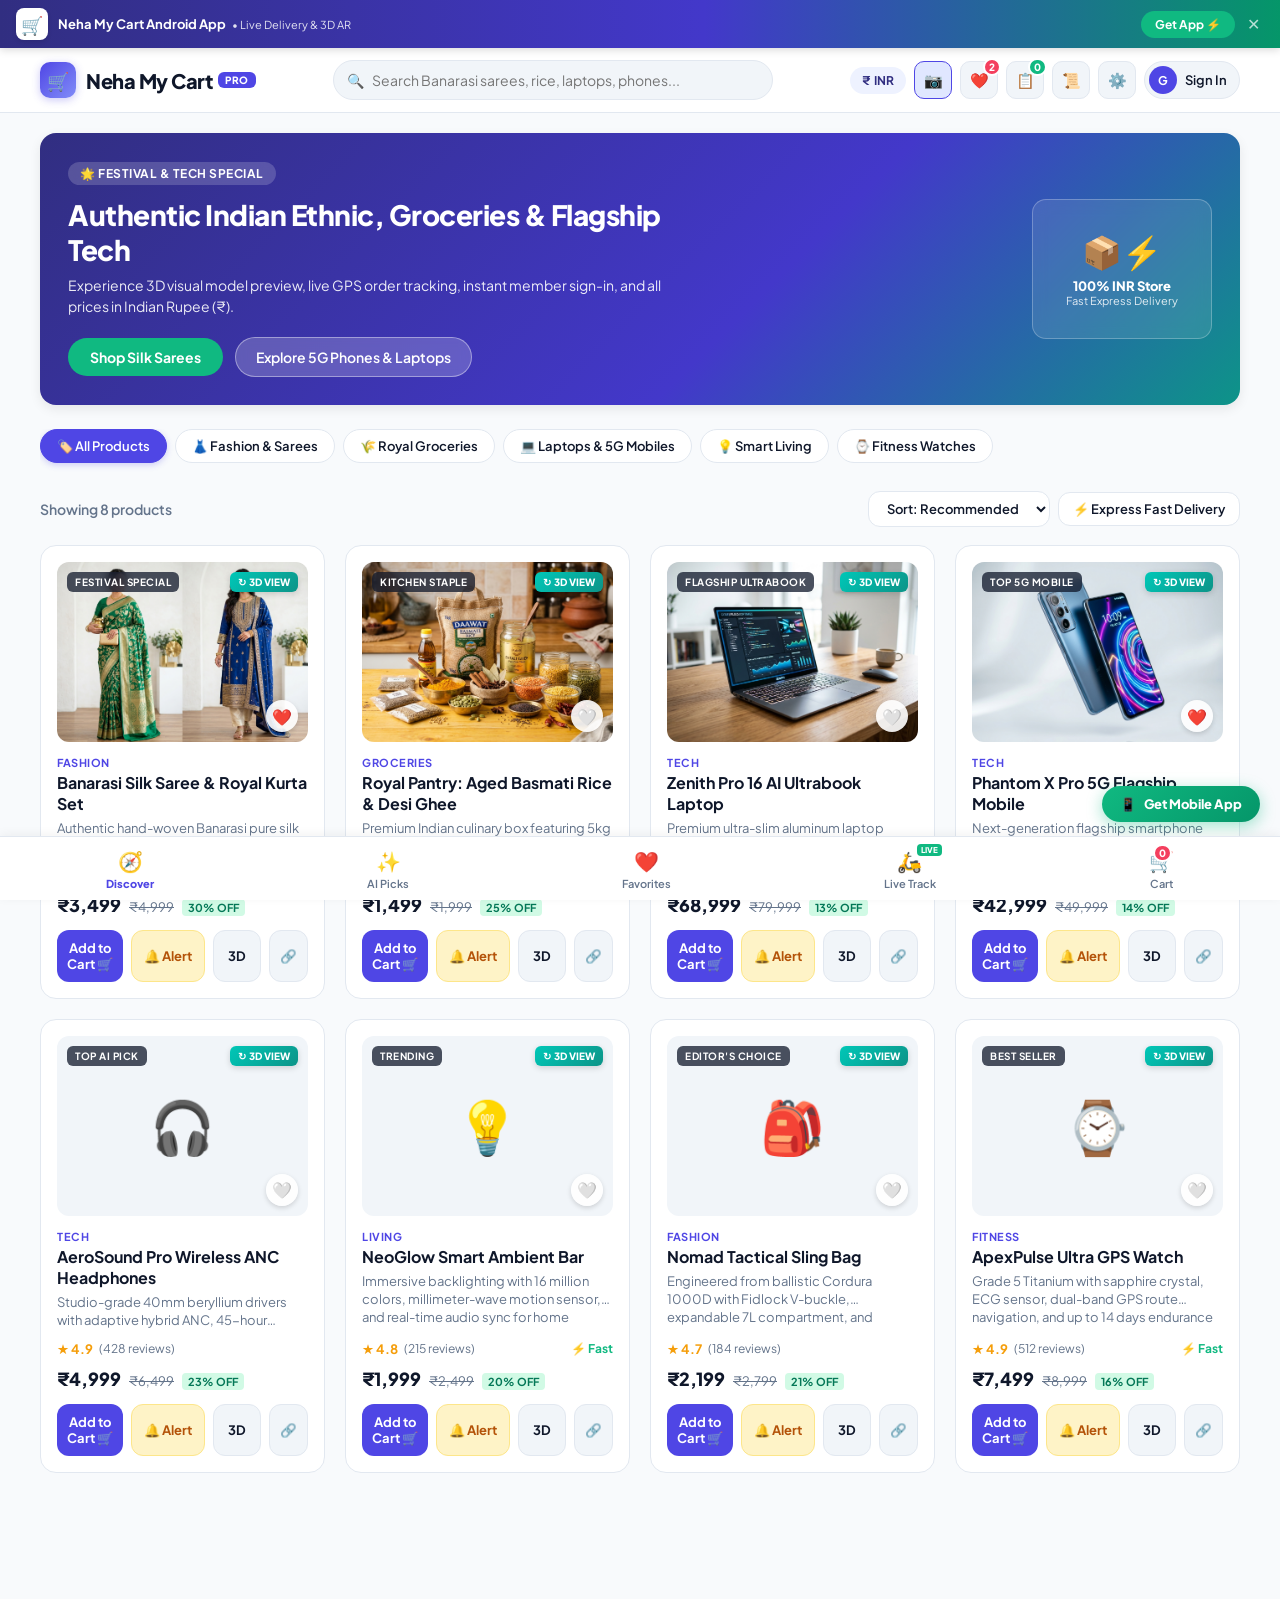
==== commit 0b858f19: "feat: add QR code scanner and product reviews - Integrate CameraX and ML Kit for barcode scanning fu" ====
--- a/public/index.html
+++ b/public/index.html
@@ -381,6 +381,22 @@
       to { opacity: 1; transform: translateY(0); }
     }
 
+    @keyframes scanLaser {
+      0% { top: 16px; opacity: 0.8; }
+      50% { top: 155px; opacity: 1; }
+      100% { top: 16px; opacity: 0.8; }
+    }
+
+    .star-pick {
+      color: #CBD5E1;
+      transition: color 0.15s, transform 0.12s;
+      user-select: none;
+    }
+    .star-pick:hover, .star-pick.active {
+      color: #F59E0B;
+      transform: scale(1.15);
+    }
+
     /* Hero Banner */
     .hero-banner {
       background: linear-gradient(135deg, #312E81 0%, #4338CA 60%, #0D9488 100%);
@@ -1265,6 +1281,11 @@
           <span>₹</span>
           <span>INR</span>
         </div>
+
+        <!-- In-Store QR Code Scanner -->
+        <button class="icon-btn" onclick="openQrScannerModal()" title="Scan In-Store Shelf QR Code" style="background: var(--primary-container); color: var(--on-primary-container); border-color: var(--primary);">
+          📷
+        </button>
 
         <!-- Wishlist Count -->
         <button class="icon-btn" onclick="switchTab('favorites')" title="Wishlist & Similar Picks">
@@ -1699,12 +1720,185 @@
         <div id="detailModalSpecs" style="display: flex; flex-direction: column; gap: 8px; margin-bottom: 20px;">
           <!-- Specifications table -->
         </div>
+
+        <!-- Customer Ratings & Reviews Section -->
+        <div style="margin-top: 24px; padding-top: 20px; border-top: 1px solid var(--border);">
+          <div style="display: flex; justify-content: space-between; align-items: center; margin-bottom: 14px;">
+            <h3 style="font-size: 16px; font-weight: 800; display: flex; align-items: center; gap: 6px;">
+              <span>⭐</span> Customer Ratings & Reviews
+            </h3>
+            <span id="detailReviewsCountBadge" style="font-size: 12px; font-weight: 700; color: var(--text-muted);">
+              0 reviews
+            </span>
+          </div>
+
+          <!-- Overall Rating Summary Card -->
+          <div style="background: var(--surface-variant); padding: 16px; border-radius: 14px; margin-bottom: 18px; display: flex; gap: 20px; align-items: center;">
+            <div style="text-align: center; min-width: 80px;">
+              <div id="detailOverallRatingNum" style="font-size: 32px; font-weight: 800; color: #F59E0B; line-height: 1;">4.9</div>
+              <div id="detailOverallStars" style="font-size: 14px; color: #F59E0B; margin: 4px 0;">★★★★★</div>
+              <div id="detailTotalReviewsSubtitle" style="font-size: 11px; color: var(--text-muted);">Verified buyers</div>
+            </div>
+            <div style="flex: 1; display: flex; flex-direction: column; gap: 4px;">
+              <div style="display: flex; align-items: center; gap: 8px; font-size: 11px;">
+                <span style="width: 24px;">5 ★</span>
+                <div style="flex: 1; height: 6px; background: var(--border); border-radius: 3px; overflow: hidden;">
+                  <div style="width: 88%; height: 100%; background: #F59E0B; border-radius: 3px;"></div>
+                </div>
+                <span style="color: var(--text-muted); width: 28px; text-align: right;">88%</span>
+              </div>
+              <div style="display: flex; align-items: center; gap: 8px; font-size: 11px;">
+                <span style="width: 24px;">4 ★</span>
+                <div style="flex: 1; height: 6px; background: var(--border); border-radius: 3px; overflow: hidden;">
+                  <div style="width: 10%; height: 100%; background: #F59E0B; border-radius: 3px;"></div>
+                </div>
+                <span style="color: var(--text-muted); width: 28px; text-align: right;">10%</span>
+              </div>
+              <div style="display: flex; align-items: center; gap: 8px; font-size: 11px;">
+                <span style="width: 24px;">3 ★</span>
+                <div style="flex: 1; height: 6px; background: var(--border); border-radius: 3px; overflow: hidden;">
+                  <div style="width: 2%; height: 100%; background: #F59E0B; border-radius: 3px;"></div>
+                </div>
+                <span style="color: var(--text-muted); width: 28px; text-align: right;">2%</span>
+              </div>
+            </div>
+          </div>
+
+          <!-- Write a Review Box (Authenticated vs Guest Gate) -->
+          <div id="reviewSubmissionContainer" style="background: var(--surface); border: 1px solid var(--border); border-radius: 14px; padding: 16px; margin-bottom: 20px;">
+            <div id="reviewAuthForm" style="display: none;">
+              <div style="font-weight: 700; font-size: 14px; margin-bottom: 8px;">Rate this product:</div>
+              <div style="display: flex; gap: 6px; font-size: 24px; cursor: pointer; margin-bottom: 12px;" id="starPickerContainer">
+                <span onclick="setRatingPicker(1)" class="star-pick active" data-val="1">★</span>
+                <span onclick="setRatingPicker(2)" class="star-pick active" data-val="2">★</span>
+                <span onclick="setRatingPicker(3)" class="star-pick active" data-val="3">★</span>
+                <span onclick="setRatingPicker(4)" class="star-pick active" data-val="4">★</span>
+                <span onclick="setRatingPicker(5)" class="star-pick active" data-val="5">★</span>
+              </div>
+              <textarea id="reviewCommentInput" placeholder="Share your experience with this item (quality, packaging, delivery)..." rows="3" style="width: 100%; padding: 10px 12px; border: 1px solid var(--border); border-radius: 10px; font-size: 13px; background: var(--surface-variant); color: var(--text); resize: vertical; outline: none; margin-bottom: 10px;"></textarea>
+              <div style="display: flex; justify-content: flex-end;">
+                <button type="button" class="btn-add" style="padding: 8px 18px; font-size: 13px;" onclick="submitProductReview()">Submit Review ⭐</button>
+              </div>
+            </div>
+
+            <!-- Guest Callout to Sign In -->
+            <div id="reviewGuestGate" style="text-align: center; padding: 12px 6px;">
+              <div style="font-size: 18px; margin-bottom: 4px;">✍️</div>
+              <div style="font-weight: 700; font-size: 13px; margin-bottom: 4px;">Have you purchased or tested this item?</div>
+              <p style="font-size: 12px; color: var(--text-muted); margin-bottom: 12px;">Sign in with your Google account to write verified reviews and star ratings.</p>
+              <button type="button" class="btn-card-3d" style="margin: 0 auto; font-size: 12px; padding: 8px 16px;" onclick="openGoogleAuthModal()">
+                Sign In to Review
+              </button>
+            </div>
+          </div>
+
+          <!-- Existing Reviews List -->
+          <div id="detailReviewsList" style="display: flex; flex-direction: column; gap: 12px;">
+            <!-- Rendered dynamically -->
+          </div>
+        </div>
       </div>
       <div class="modal-footer">
         <button class="btn-card-3d" onclick="open3DFromDetail()">View in 3D ↻</button>
         <button class="btn-card-share" onclick="shareFromDetail()">Share 🔗</button>
         <button class="btn-card-alert" onclick="openPriceAlertFromDetail()">🔔 Price Alert</button>
         <button class="btn-add" onclick="addDetailToCart()">Add to Cart 🛒</button>
+      </div>
+    </div>
+  </div>
+
+  <!-- ==============================================
+       MODAL 12: IN-STORE QR CODE & BARCODE SCANNER
+       ============================================== -->
+  <div id="modalQrScanner" class="modal-overlay" onclick="if(event.target===this) closeQrScannerModal()">
+    <div class="modal-box" style="max-width: 520px; border-radius: 20px;">
+      <div class="modal-header">
+        <div class="modal-title" style="display: flex; align-items: center; gap: 8px;">
+          <span>📷</span> In-Store QR Code Scanner
+        </div>
+        <button class="modal-close-btn" onclick="closeQrScannerModal()">✕</button>
+      </div>
+      <div class="modal-body" style="padding: 16px;">
+        <p style="font-size: 13px; color: var(--text-muted); margin-bottom: 14px;">
+          Point camera at in-store price tags or shelf QR codes for instant 3D model visualization and real-time price drop alerts.
+        </p>
+
+        <!-- Simulated Camera Viewfinder with Scanning Laser -->
+        <div style="position: relative; width: 100%; height: 230px; background: #000; border-radius: 16px; overflow: hidden; display: flex; align-items: center; justify-content: center; box-shadow: inset 0 0 40px rgba(0,0,0,0.8);">
+          <!-- Camera Feed Video / Animated Pattern -->
+          <div style="position: absolute; inset: 0; background: radial-gradient(circle at center, #1E1B4B 0%, #020617 100%); opacity: 0.95;"></div>
+          
+          <!-- Viewfinder Bounding Box -->
+          <div style="position: relative; width: 170px; height: 170px; border: 2px dashed rgba(255,255,255,0.7); border-radius: 16px; display: flex; align-items: center; justify-content: center;">
+            <div style="position: absolute; top: -2px; left: -2px; width: 22px; height: 22px; border-top: 4px solid var(--primary); border-left: 4px solid var(--primary); border-top-left-radius: 8px;"></div>
+            <div style="position: absolute; top: -2px; right: -2px; width: 22px; height: 22px; border-top: 4px solid var(--primary); border-right: 4px solid var(--primary); border-top-right-radius: 8px;"></div>
+            <div style="position: absolute; bottom: -2px; left: -2px; width: 22px; height: 22px; border-bottom: 4px solid var(--primary); border-left: 4px solid var(--primary); border-bottom-left-radius: 8px;"></div>
+            <div style="position: absolute; bottom: -2px; right: -2px; width: 22px; height: 22px; border-bottom: 4px solid var(--primary); border-right: 4px solid var(--primary); border-bottom-right-radius: 8px;"></div>
+            
+            <!-- Animated Laser Bar -->
+            <div id="qrLaserBar" style="position: absolute; left: 8px; right: 8px; height: 3px; background: linear-gradient(90deg, transparent, #F43F5E, #38BDF8, #F43F5E, transparent); box-shadow: 0 0 10px #F43F5E; animation: scanLaser 2s ease-in-out infinite;"></div>
+            
+            <div style="text-align: center; color: rgba(255,255,255,0.7); font-size: 11px;">
+              <span style="font-size: 26px; display: block; margin-bottom: 4px;">🎯</span>
+              Align QR code inside box
+            </div>
+          </div>
+          
+          <div style="position: absolute; bottom: 10px; left: 16px; right: 16px; display: flex; justify-content: space-between; align-items: center; color: #FFF; font-size: 11px;">
+            <span style="display: flex; align-items: center; gap: 4px;"><span style="color: #10B981;">●</span> Camera Active</span>
+            <span style="background: rgba(255,255,255,0.2); padding: 2px 8px; border-radius: 10px;">1080p ML Vision</span>
+          </div>
+        </div>
+
+        <!-- In-Store Shelf Barcode Test Chips -->
+        <div style="margin-top: 16px;">
+          <div style="font-size: 12px; font-weight: 700; color: var(--text); margin-bottom: 8px; display: flex; align-items: center; gap: 4px;">
+            <span>🏷️</span> Tap an In-Store Shelf Tag to Scan:
+          </div>
+          <div style="display: flex; flex-wrap: wrap; gap: 8px;">
+            <button type="button" class="btn-filter-toggle" onclick="simulateScanProduct('prod_ethnic')" style="font-size: 12px; padding: 6px 10px;">
+              🥻 Silk Saree Tag
+            </button>
+            <button type="button" class="btn-filter-toggle" onclick="simulateScanProduct('prod_smartphone')" style="font-size: 12px; padding: 6px 10px;">
+              📱 OnePlus 12R Tag
+            </button>
+            <button type="button" class="btn-filter-toggle" onclick="simulateScanProduct('prod_laptop')" style="font-size: 12px; padding: 6px 10px;">
+              💻 ThinkPad Tag
+            </button>
+            <button type="button" class="btn-filter-toggle" onclick="simulateScanProduct('prod_groceries')" style="font-size: 12px; padding: 6px 10px;">
+              🌾 Basmati Rice Tag
+            </button>
+            <button type="button" class="btn-filter-toggle" onclick="simulateScanProduct('prod_4')" style="font-size: 12px; padding: 6px 10px;">
+              ⌚ GPS Watch Tag
+            </button>
+          </div>
+        </div>
+
+        <!-- Scanned Product Action Card -->
+        <div id="scannedProductResult" style="display: none; margin-top: 16px; padding: 14px; background: var(--surface-variant); border: 2px solid var(--accent); border-radius: 14px; animation: fadeIn 0.25s ease;">
+          <div style="display: flex; gap: 12px; align-items: center; margin-bottom: 12px;">
+            <div id="scannedImgBox" style="width: 50px; height: 50px; border-radius: 10px; overflow: hidden; background: #FFF; display: flex; align-items: center; justify-content: center; font-size: 24px;"></div>
+            <div style="flex: 1;">
+              <div style="font-size: 11px; font-weight: 800; color: var(--accent); text-transform: uppercase;">Product Recognized!</div>
+              <div id="scannedTitle" style="font-weight: 800; font-size: 14px;">Product Name</div>
+              <div id="scannedPrice" style="font-weight: 800; color: var(--primary); font-size: 15px;">₹0</div>
+            </div>
+          </div>
+          <div style="display: grid; grid-template-columns: 1fr 1fr; gap: 8px;">
+            <button type="button" class="btn-card-3d" style="justify-content: center; font-weight: 800;" onclick="triggerScanned3D()">
+              Instant 3D View ↻
+            </button>
+            <button type="button" class="btn-card-alert" style="justify-content: center; font-weight: 800;" onclick="triggerScannedPriceAlert()">
+              🔔 Set Price Alert
+            </button>
+            <button type="button" class="btn-filter-toggle" style="justify-content: center;" onclick="triggerScannedDetail()">
+              View Details & Reviews
+            </button>
+            <button type="button" class="btn-add" style="justify-content: center;" onclick="triggerScannedAddToCart()">
+              Add to Cart 🛒
+            </button>
+          </div>
+        </div>
       </div>
     </div>
   </div>
@@ -3250,6 +3444,7 @@
         </div>
       `).join('');
 
+      renderProductReviews(p.id);
       document.getElementById('modalDetail').classList.add('open');
     }
 
@@ -3286,6 +3481,267 @@
         closeDetailModal();
         openPriceAlertModal(id);
       }
+    }
+
+    // ==============================================
+    // PRODUCT REVIEWS & STAR RATINGS ENGINE
+    // ==============================================
+    let currentReviewRating = 5;
+    let productReviews = JSON.parse(localStorage.getItem('cartify_reviews') || 'null');
+    if (!productReviews) {
+      productReviews = {
+        "prod_ethnic": [
+          {
+            id: "rev_eth_1",
+            userName: "Ananya Sharma",
+            rating: 5,
+            comment: "Exquisite craftsmanship! The pure Katan silk has a regal sheen and the golden zari border looks stunning under festive lighting. Wore it to Diwali celebrations and received endless compliments.",
+            date: "3 days ago",
+            verified: true
+          },
+          {
+            id: "rev_eth_2",
+            userName: "Pooja Verma",
+            rating: 5,
+            comment: "The royal blue color is even more vibrant in person. Perfectly woven Kadwa zari, not scratchy at all. Truly authentic Banarasi heritage piece.",
+            date: "1 week ago",
+            verified: true
+          }
+        ],
+        "prod_smartphone": [
+          {
+            id: "rev_phone_1",
+            userName: "Vikram Malhotra",
+            rating: 5,
+            comment: "The Snapdragon 8 Gen 2 flies through BGMI at 90fps without heating! 100W SUPERVOOC charged from 1% to 100% in exactly 26 minutes.",
+            date: "2 days ago",
+            verified: true
+          },
+          {
+            id: "rev_phone_2",
+            userName: "Rohan Nair",
+            rating: 5,
+            comment: "Display brightness under harsh Indian midday sun is phenomenal. Clean OxygenOS with no bloatware, and cameras take great low-light portraits.",
+            date: "5 days ago",
+            verified: true
+          }
+        ],
+        "prod_laptop": [
+          {
+            id: "rev_lap_1",
+            userName: "Sneha Reddy",
+            rating: 5,
+            comment: "Best laptop keyboard on the planet. The 2.8K OLED 120Hz display is stunning for coding and Figma design. Battery easily lasts 11 hours on Wi-Fi.",
+            date: "4 days ago",
+            verified: true
+          }
+        ],
+        "prod_groceries": [
+          {
+            id: "rev_groc_1",
+            userName: "Meenakshi Iyer",
+            rating: 5,
+            comment: "Authentic aged basmati rice. Each grain cooks double in length without sticking. The aroma fills the entire house when making dum biryani!",
+            date: "Yesterday",
+            verified: true
+          },
+          {
+            id: "rev_groc_2",
+            userName: "Arjun Kapoor",
+            rating: 5,
+            comment: "Very clean, uniform grains, zero impurities or broken bits. Packed in sturdy ziplock packaging. Excellent quality.",
+            date: "6 days ago",
+            verified: true
+          }
+        ],
+        "prod_4": [
+          {
+            id: "rev_watch_1",
+            userName: "Deepak Joshi",
+            rating: 5,
+            comment: "Dual-band GPS connects in under 3 seconds in dense city areas. Titanium bezel is scratch-resistant and the 14-day battery is a game changer.",
+            date: "3 days ago",
+            verified: true
+          }
+        ]
+      };
+      localStorage.setItem('cartify_reviews', JSON.stringify(productReviews));
+    }
+
+    function renderProductReviews(productId) {
+      const list = productReviews[productId] || [];
+      const reviewsContainer = document.getElementById('detailReviewsList');
+      const badge = document.getElementById('detailReviewsCountBadge');
+      if (badge) badge.textContent = `${list.length} reviews`;
+
+      const authForm = document.getElementById('reviewAuthForm');
+      const guestGate = document.getElementById('reviewGuestGate');
+
+      if (state.user) {
+        if (authForm) authForm.style.display = 'block';
+        if (guestGate) guestGate.style.display = 'none';
+      } else {
+        if (authForm) authForm.style.display = 'none';
+        if (guestGate) guestGate.style.display = 'block';
+      }
+
+      setRatingPicker(5);
+      const commentInput = document.getElementById('reviewCommentInput');
+      if (commentInput) commentInput.value = '';
+
+      if (list.length === 0) {
+        reviewsContainer.innerHTML = `
+          <div style="text-align: center; padding: 20px; color: var(--text-muted); font-size: 13px;">
+            No reviews yet. Be the first to review this product!
+          </div>
+        `;
+        return;
+      }
+
+      reviewsContainer.innerHTML = list.map(rev => {
+        const initial = (rev.userName || 'U').charAt(0).toUpperCase();
+        const starsStr = '★'.repeat(rev.rating) + '☆'.repeat(Math.max(0, 5 - rev.rating));
+        return `
+          <div style="background: var(--surface-variant); border-radius: 12px; padding: 14px; border: 1px solid var(--border);">
+            <div style="display: flex; justify-content: space-between; align-items: flex-start; margin-bottom: 8px;">
+              <div style="display: flex; align-items: center; gap: 10px;">
+                <div style="width: 32px; height: 32px; border-radius: 50%; background: var(--primary); color: #FFF; font-weight: 800; font-size: 13px; display: flex; align-items: center; justify-content: center;">
+                  ${initial}
+                </div>
+                <div>
+                  <div style="font-weight: 700; font-size: 13px; display: flex; align-items: center; gap: 6px;">
+                    ${rev.userName}
+                    ${rev.verified ? '<span style="background: var(--accent-light); color: var(--accent-dark); font-size: 10px; font-weight: 700; padding: 1px 6px; border-radius: 4px;">Verified</span>' : ''}
+                  </div>
+                  <div style="font-size: 11px; color: var(--text-muted);">${rev.date}</div>
+                </div>
+              </div>
+              <div style="color: #F59E0B; font-size: 13px; font-weight: 700;">
+                ${starsStr}
+              </div>
+            </div>
+            <p style="font-size: 13px; line-height: 1.5; color: var(--text); margin-top: 4px;">
+              ${rev.comment}
+            </p>
+          </div>
+        `;
+      }).join('');
+    }
+
+    function setRatingPicker(val) {
+      currentReviewRating = val;
+      const stars = document.querySelectorAll('#starPickerContainer .star-pick');
+      stars.forEach(s => {
+        const sVal = parseInt(s.getAttribute('data-val'), 10);
+        if (sVal <= val) {
+          s.classList.add('active');
+        } else {
+          s.classList.remove('active');
+        }
+      });
+    }
+
+    function submitProductReview() {
+      if (!state.user) {
+        openGoogleAuthModal();
+        return;
+      }
+      if (!activeDetailProduct) return;
+
+      const commentInput = document.getElementById('reviewCommentInput');
+      const commentText = (commentInput ? commentInput.value : '').trim();
+      if (!commentText) {
+        showToast('Please enter your review comments', '⚠️');
+        return;
+      }
+
+      const prodId = activeDetailProduct.id;
+      if (!productReviews[prodId]) {
+        productReviews[prodId] = [];
+      }
+
+      const newReview = {
+        id: 'rev_' + Date.now(),
+        userName: state.user.name || 'Verified Customer',
+        rating: currentReviewRating,
+        comment: commentText,
+        date: 'Just now',
+        verified: true
+      };
+
+      productReviews[prodId].unshift(newReview);
+      localStorage.setItem('cartify_reviews', JSON.stringify(productReviews));
+      renderProductReviews(prodId);
+      showToast('Thank you! Your review has been published ⭐', '✓');
+    }
+
+    // ==============================================
+    // IN-STORE CAMERA QR CODE SCANNER ENGINE
+    // ==============================================
+    let activeScannedProduct = null;
+
+    function openQrScannerModal() {
+      activeScannedProduct = null;
+      const res = document.getElementById('scannedProductResult');
+      if (res) res.style.display = 'none';
+      document.getElementById('modalQrScanner').classList.add('open');
+    }
+
+    function closeQrScannerModal() {
+      document.getElementById('modalQrScanner').classList.remove('open');
+      activeScannedProduct = null;
+    }
+
+    function simulateScanProduct(productId) {
+      const p = PRODUCTS.find(item => item.id === productId);
+      if (!p) return;
+
+      activeScannedProduct = p;
+      const res = document.getElementById('scannedProductResult');
+      const title = document.getElementById('scannedTitle');
+      const price = document.getElementById('scannedPrice');
+      const imgBox = document.getElementById('scannedImgBox');
+
+      if (title) title.textContent = p.name;
+      if (price) price.textContent = `₹${p.price.toLocaleString('en-IN')}`;
+      if (imgBox) {
+        imgBox.innerHTML = p.img 
+          ? `<img src="${p.img}" style="width:100%; height:100%; object-fit:cover;">` 
+          : p.icon;
+      }
+
+      if (res) {
+        res.style.display = 'block';
+        res.scrollIntoView({ behavior: 'smooth', block: 'nearest' });
+      }
+      showToast(`Scanned in-store shelf tag for ${p.name}!`, '📷');
+    }
+
+    function triggerScanned3D() {
+      if (!activeScannedProduct) return;
+      const id = activeScannedProduct.id;
+      closeQrScannerModal();
+      open3DModal(id);
+    }
+
+    function triggerScannedPriceAlert() {
+      if (!activeScannedProduct) return;
+      const id = activeScannedProduct.id;
+      closeQrScannerModal();
+      openPriceAlertModal(id);
+    }
+
+    function triggerScannedDetail() {
+      if (!activeScannedProduct) return;
+      const id = activeScannedProduct.id;
+      closeQrScannerModal();
+      openDetailModal(id);
+    }
+
+    function triggerScannedAddToCart() {
+      if (!activeScannedProduct) return;
+      addToCart(activeScannedProduct.id);
+      showToast(`Added ${activeScannedProduct.name} to cart!`, '🛒');
     }
 
     // ==============================================
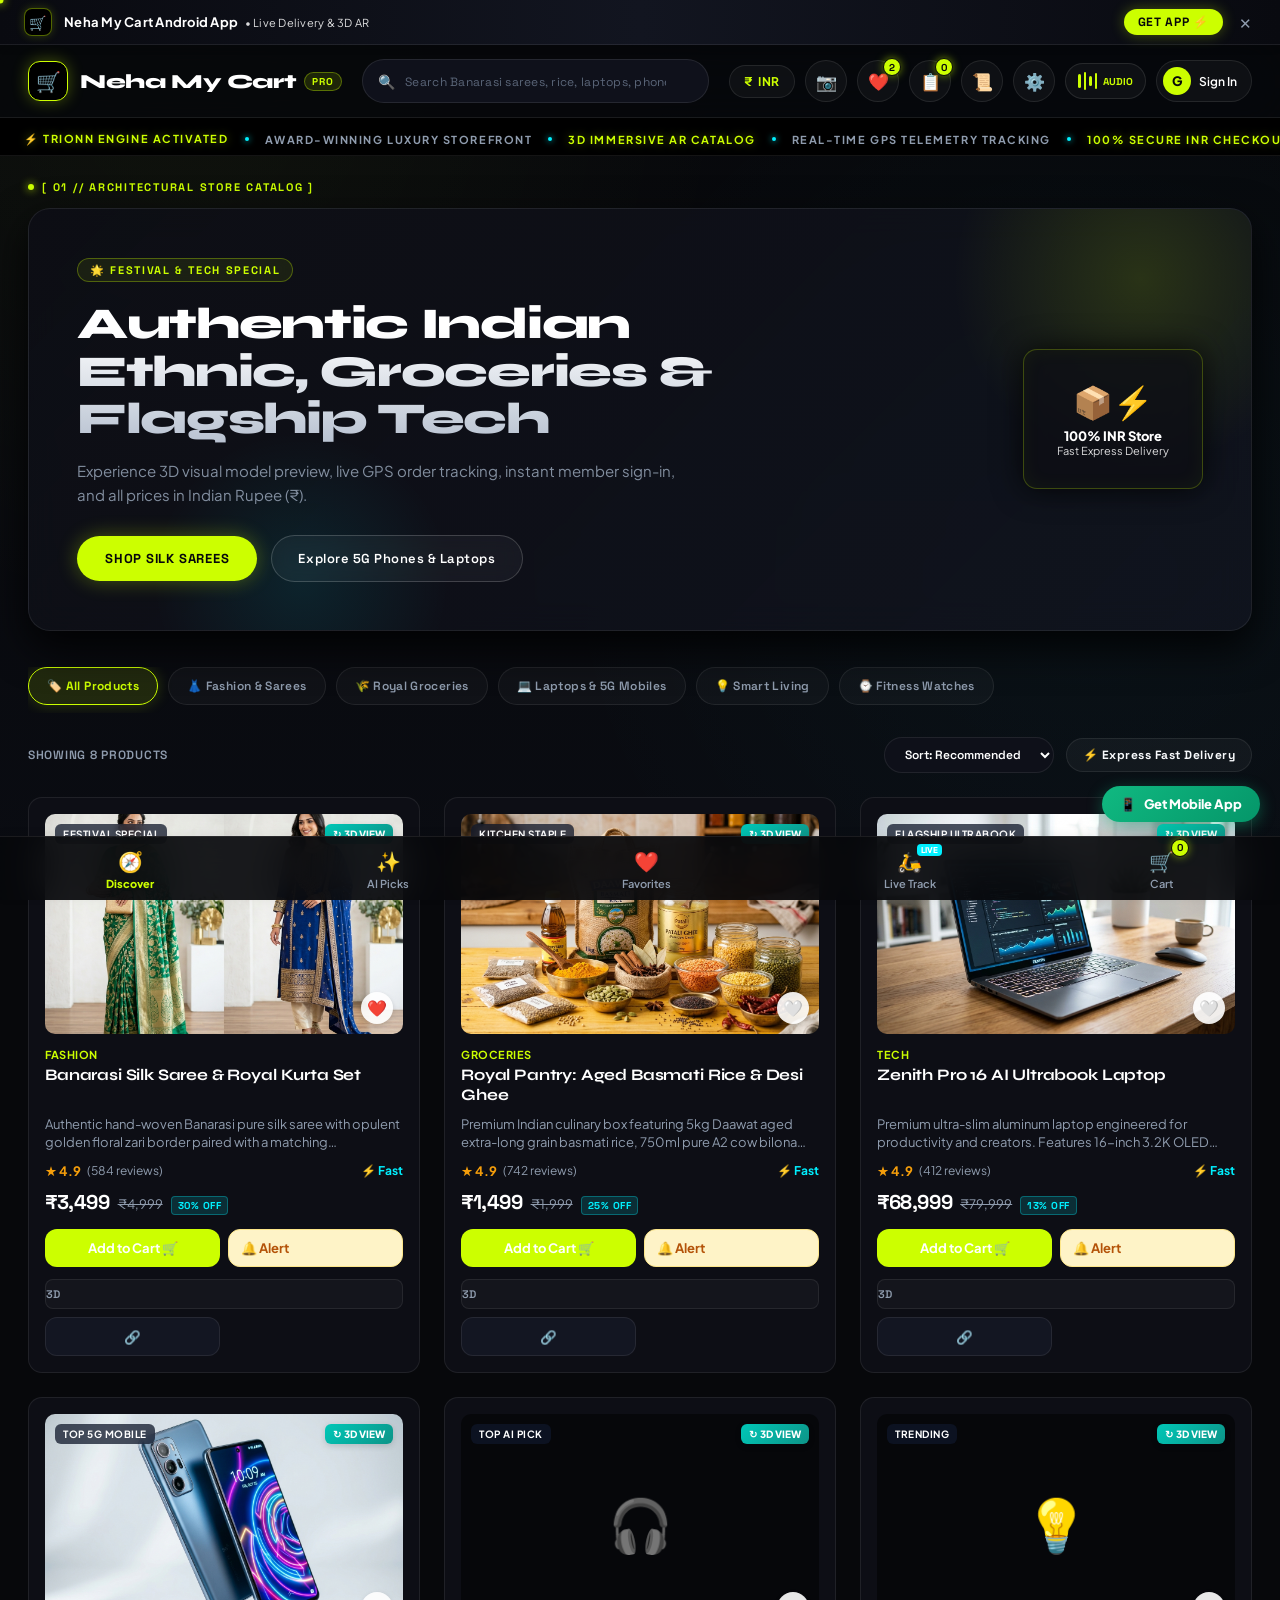
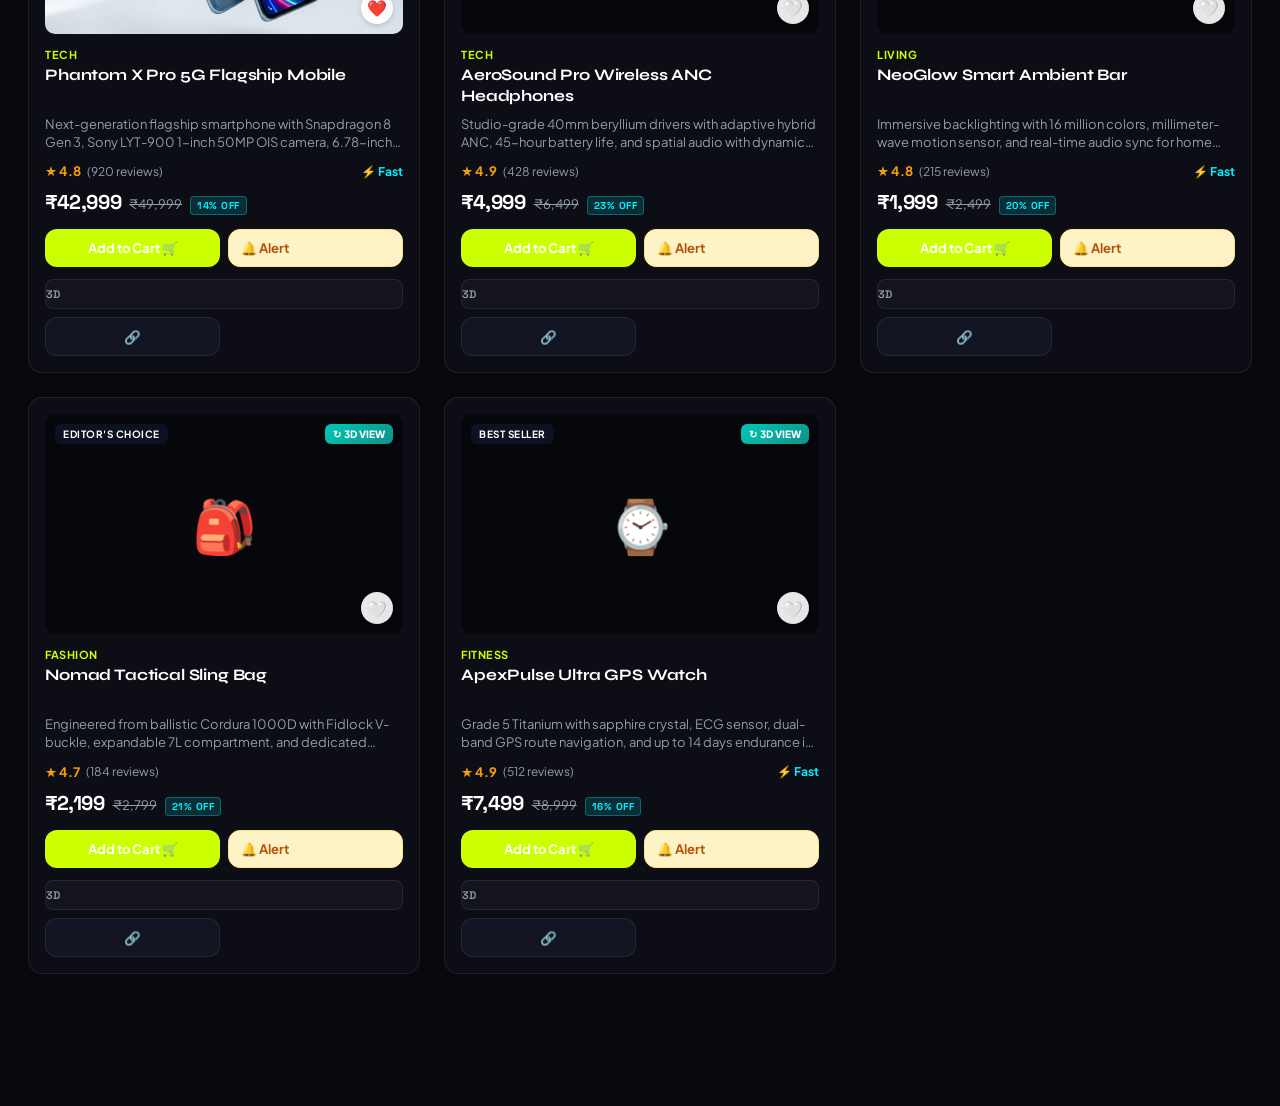
==== commit 2fbd6126: "feat: integrate Trionn design system Implement the Trionn luxury cyber-aesthetic, including global s" ====
--- a/public/index.html
+++ b/public/index.html
@@ -19,7 +19,7 @@
 
   <link rel="preconnect" href="https://fonts.googleapis.com">
   <link rel="preconnect" href="https://fonts.gstatic.com" crossorigin>
-  <link href="https://fonts.googleapis.com/css2?family=Plus+Jakarta+Sans:wght@400;500;600;700;800&display=swap" rel="stylesheet">
+  <link href="https://fonts.googleapis.com/css2?family=Plus+Jakarta+Sans:wght@400;500;600;700;800&family=Space+Grotesk:wght@500;600;700&family=Syne:wght@700;800&display=swap" rel="stylesheet">
 
   <style>
     :root {
@@ -1233,8 +1233,14 @@
       .card-img-wrapper { height: 180px; }
     }
   </style>
+  <!-- TRIONN.COM DESIGN SYSTEM STYLESHEET -->
+  <link rel="stylesheet" href="trionn.css">
 </head>
 <body>
+
+  <!-- Trionn Luminous Cursor Elements (Active on desktop pointer: fine) -->
+  <div id="trionnCursorDot" class="trionn-cursor-dot"></div>
+  <div id="trionnCursorAura" class="trionn-cursor-aura"></div>
 
   <!-- 1. Top Smart App Banner -->
   <div class="app-banner" id="appBanner">
@@ -1309,6 +1315,15 @@
           ⚙️
         </button>
 
+        <!-- TRIONN Audio Atmosphere Equalizer -->
+        <div class="sound-wave-btn" id="soundWaveBtn" onclick="toggleTrionnSound()" title="TRIONN Audio Atmosphere (Ambient Frequency)">
+          <div class="sound-bar"></div>
+          <div class="sound-bar"></div>
+          <div class="sound-bar"></div>
+          <div class="sound-bar"></div>
+          <span style="font-family: var(--font-tech); font-size: 10px; font-weight: 700; color: var(--primary); margin-left: 3px;">AUDIO</span>
+        </div>
+
         <!-- User Profile / Instant Demo Auth Button -->
         <div id="userProfileHeaderBtn" class="user-profile-btn" onclick="openAuthModal()" title="Instant Sign In & Profile">
           <div class="user-avatar-mini" id="headerAvatar">G</div>
@@ -1319,6 +1334,40 @@
     </div>
   </header>
 
+  <!-- Trionn Kinetic Marquee Ribbon -->
+  <div class="trionn-marquee-wrap">
+    <div class="trionn-marquee-track">
+      <div class="trionn-marquee-item">
+        <span class="highlight">⚡ TRIONN ENGINE ACTIVATED</span>
+        <span class="dot"></span>
+        <span>AWARD-WINNING LUXURY STOREFRONT</span>
+        <span class="dot"></span>
+        <span class="highlight">3D IMMERSIVE AR CATALOG</span>
+        <span class="dot"></span>
+        <span>REAL-TIME GPS TELEMETRY TRACKING</span>
+        <span class="dot"></span>
+        <span class="highlight">100% SECURE INR CHECKOUT</span>
+        <span class="dot"></span>
+        <span>CURATED FOR VISIONARIES</span>
+        <span class="dot"></span>
+      </div>
+      <div class="trionn-marquee-item">
+        <span class="highlight">⚡ TRIONN ENGINE ACTIVATED</span>
+        <span class="dot"></span>
+        <span>AWARD-WINNING LUXURY STOREFRONT</span>
+        <span class="dot"></span>
+        <span class="highlight">3D IMMERSIVE AR CATALOG</span>
+        <span class="dot"></span>
+        <span>REAL-TIME GPS TELEMETRY TRACKING</span>
+        <span class="dot"></span>
+        <span class="highlight">100% SECURE INR CHECKOUT</span>
+        <span class="dot"></span>
+        <span>CURATED FOR VISIONARIES</span>
+        <span class="dot"></span>
+      </div>
+    </div>
+  </div>
+
   <!-- 3. Main Application Content Area -->
   <main class="main-container">
 
@@ -1326,6 +1375,7 @@
          TAB 1: DISCOVER (SHOP HOME)
          ============================================== -->
     <div id="tab-shop" class="tab-page active">
+      <div class="section-indexer">[ 01 // ARCHITECTURAL STORE CATALOG ]</div>
       <!-- Hero Banner -->
       <div class="hero-banner">
         <div class="hero-content">
@@ -1380,6 +1430,7 @@
          TAB 2: AI PICKS / PERSONALIZED RECOMMENDATIONS
          ============================================== -->
     <div id="tab-recommendations" class="tab-page">
+      <div class="section-indexer">[ 02 // AI TASTE RADAR & AFFINITY ]</div>
       <div style="margin-bottom: 20px;">
         <h2 style="font-size: 22px; font-weight: 800; display: flex; align-items: center; gap: 8px;">
           ✨ AI Personalized Taste Profile
@@ -1431,6 +1482,7 @@
          TAB 3: FAVORITES & SIMILAR SUGGESTIONS
          ============================================== -->
     <div id="tab-favorites" class="tab-page">
+      <div class="section-indexer">[ 03 // SAVED CURATIONS & WISHLIST ]</div>
       <div style="margin-bottom: 20px;">
         <h2 style="font-size: 22px; font-weight: 800; display: flex; align-items: center; gap: 8px;">
           ❤️ Your Saved Favorites
@@ -1460,6 +1512,7 @@
          TAB 4: LIVE TRACKING (AUTHENTICATED FEATURE)
          ============================================== -->
     <div id="tab-tracking" class="tab-page">
+      <div class="section-indexer">[ 04 // LIVE MISSION TELEMETRY ]</div>
       <!-- Guest Lock View -->
       <div id="trackingGuestLock" class="auth-lock-card" style="display: none;">
         <div class="auth-lock-icon">🔒</div>
@@ -1498,41 +1551,120 @@
             <canvas id="routeCanvas" width="800" height="220" style="width:100%; height:100%;"></canvas>
           </div>
 
-          <!-- Timeline Steps -->
-          <div class="tracking-steps">
-            <div class="tracking-step-item">
-              <div class="step-indicator done">✓</div>
-              <div>
-                <strong style="font-size: 14px;">Order Placed & Confirmed</strong>
-                <div style="color: var(--text-muted); font-size: 12px;">Payment received via UPI • Order ID #NMC-98421</div>
+          <!-- Visual Journey Progress Bar Card -->
+          <div style="background: var(--surface); border: 1px solid var(--border); border-radius: 16px; padding: 16px; margin: 16px 0;">
+            <div style="display: flex; justify-content: space-between; align-items: center; margin-bottom: 12px;">
+              <div style="display: flex; align-items: center; gap: 8px;">
+                <span style="font-size: 18px;">⚡</span>
+                <div>
+                  <strong style="font-size: 14px;">Journey Progress & ETA</strong>
+                  <div style="font-size: 11px; color: var(--text-muted);">Real-time dispatch telemetry</div>
+                </div>
               </div>
-            </div>
-            <div class="tracking-step-item">
-              <div class="step-indicator done">✓</div>
-              <div>
-                <strong style="font-size: 14px;">Packed at Mumbai Central Fulfillment Hub</strong>
-                <div style="color: var(--text-muted); font-size: 12px;">Quality check passed • Fragile sealed</div>
+              <div id="webOverallEtaBadge" style="background: var(--accent-light); color: var(--accent-dark); font-weight: 800; font-size: 11px; padding: 4px 10px; border-radius: 20px; border: 1px solid var(--accent);">
+                ⏱️ ETA: ~18 min
               </div>
             </div>
-            <div class="tracking-step-item">
-              <div class="step-indicator done">✓</div>
-              <div>
-                <strong style="font-size: 14px;">Dispatched with Delivery Executive</strong>
-                <div style="color: var(--text-muted); font-size: 12px;">Rider Liam Patel on Yamaha EV bike</div>
+
+            <!-- Visual Gradient Progress Bar Track -->
+            <div style="position: relative; width: 100%; height: 12px; background: var(--surface-variant); border-radius: 6px; overflow: hidden; margin-bottom: 12px;">
+              <div id="webProgressBarFill" style="height: 100%; width: 65%; background: linear-gradient(90deg, #10B981, #0284C7, #F97316); border-radius: 6px; transition: width 0.3s ease;"></div>
+            </div>
+
+            <!-- Milestone Segment Nodes & Individual ETAs beneath the progress bar -->
+            <div style="display: flex; justify-content: space-between; align-items: flex-start; text-align: center; font-size: 10px;">
+              <div style="flex: 1;">
+                <div style="width: 14px; height: 14px; border-radius: 50%; background: #10B981; color: #FFF; font-size: 9px; line-height: 14px; margin: 0 auto 3px; font-weight: bold;">✓</div>
+                <strong style="display: block;">Placed</strong>
+                <span style="color: var(--text-muted); font-size: 9px;">10:14 AM</span>
               </div>
-            </div>
-            <div class="tracking-step-item">
-              <div class="step-indicator active">🛵</div>
-              <div>
-                <strong style="font-size: 14px; color: var(--primary);">Out for Delivery (In Progress)</strong>
-                <div style="color: var(--text-muted); font-size: 12px;">Estimated Arrival: Today in 18 minutes</div>
+              <div style="flex: 1;">
+                <div style="width: 14px; height: 14px; border-radius: 50%; background: #10B981; color: #FFF; font-size: 9px; line-height: 14px; margin: 0 auto 3px; font-weight: bold;">✓</div>
+                <strong style="display: block;">Packed</strong>
+                <span style="color: var(--text-muted); font-size: 9px;">10:38 AM</span>
               </div>
-            </div>
-            <div class="tracking-step-item">
-              <div class="step-indicator">🏁</div>
-              <div>
-                <strong style="font-size: 14px;">Delivered to Your Doorstep</strong>
-                <div style="color: var(--text-muted); font-size: 12px;">Contactless OTP verification required</div>
+              <div style="flex: 1;">
+                <div style="width: 14px; height: 14px; border-radius: 50%; background: #F97316; color: #FFF; font-size: 9px; line-height: 14px; margin: 0 auto 3px; font-weight: bold;">🛵</div>
+                <strong style="display: block; color: var(--primary);">En Route</strong>
+                <span style="color: #EA580C; font-weight: bold; font-size: 9px;" id="webEtaDispatched">Active</span>
+              </div>
+              <div style="flex: 1;">
+                <div style="width: 14px; height: 14px; border-radius: 50%; background: #E2E8F0; margin: 0 auto 3px;" id="nodeApproaching"></div>
+                <strong style="display: block;">Approaching</strong>
+                <span style="color: var(--text-muted); font-size: 9px;" id="webEtaApproaching">ETA: ~11m</span>
+              </div>
+              <div style="flex: 1;">
+                <div style="width: 14px; height: 14px; border-radius: 50%; background: #E2E8F0; margin: 0 auto 3px;" id="nodeDelivered"></div>
+                <strong style="display: block;">Delivered</strong>
+                <span style="color: var(--text-muted); font-size: 9px;" id="webEtaDelivered">ETA: ~18m</span>
+              </div>
+            </div>
+          </div>
+
+          <!-- Timeline Milestones with Prominent ETA Badges Next to Each Milestone -->
+          <div class="tracking-steps" id="trackingMilestonesList">
+            <div class="tracking-step-item" style="display: flex; justify-content: space-between; align-items: center; padding: 12px; background: var(--surface); border: 1px solid var(--border); border-radius: 12px; margin-bottom: 8px;">
+              <div style="display: flex; align-items: center; gap: 10px;">
+                <div class="step-indicator done">✓</div>
+                <div>
+                  <strong style="font-size: 14px;">Order Placed & Confirmed</strong>
+                  <div style="color: var(--text-muted); font-size: 12px;">Payment received via UPI • Order ID #NMC-98421</div>
+                </div>
+              </div>
+              <div style="background: #DCFCE7; color: #166534; font-weight: 800; font-size: 11px; padding: 4px 8px; border-radius: 8px; border: 1px solid #86EFAC;">
+                Done • 10:14 AM
+              </div>
+            </div>
+
+            <div class="tracking-step-item" style="display: flex; justify-content: space-between; align-items: center; padding: 12px; background: var(--surface); border: 1px solid var(--border); border-radius: 12px; margin-bottom: 8px;">
+              <div style="display: flex; align-items: center; gap: 10px;">
+                <div class="step-indicator done">✓</div>
+                <div>
+                  <strong style="font-size: 14px;">Packed at Mumbai Central Fulfillment Hub</strong>
+                  <div style="color: var(--text-muted); font-size: 12px;">Quality check passed • Fragile sealed</div>
+                </div>
+              </div>
+              <div style="background: #DCFCE7; color: #166534; font-weight: 800; font-size: 11px; padding: 4px 8px; border-radius: 8px; border: 1px solid #86EFAC;">
+                Done • 10:38 AM
+              </div>
+            </div>
+
+            <div class="tracking-step-item" style="display: flex; justify-content: space-between; align-items: center; padding: 12px; background: var(--primary-light); border: 1.5px solid var(--primary); border-radius: 12px; margin-bottom: 8px;">
+              <div style="display: flex; align-items: center; gap: 10px;">
+                <div class="step-indicator active">🛵</div>
+                <div>
+                  <strong style="font-size: 14px; color: var(--primary);">Dispatched with Delivery Executive</strong>
+                  <div style="color: var(--text-muted); font-size: 12px;">Rider Liam Patel on Yamaha EV bike</div>
+                </div>
+              </div>
+              <div id="step3EtaBadge" style="background: #FFF7ED; color: #C2410C; font-weight: 800; font-size: 11px; padding: 4px 8px; border-radius: 8px; border: 1px solid #FDBA74;">
+                ⏱️ In Transit
+              </div>
+            </div>
+
+            <div class="tracking-step-item" style="display: flex; justify-content: space-between; align-items: center; padding: 12px; background: var(--surface); border: 1px solid var(--border); border-radius: 12px; margin-bottom: 8px;">
+              <div style="display: flex; align-items: center; gap: 10px;">
+                <div class="step-indicator">⏳</div>
+                <div>
+                  <strong style="font-size: 14px;">In Transit - Approaching Neighborhood</strong>
+                  <div style="color: var(--text-muted); font-size: 12px;">On Main Expressway towards Khammam, Telangana</div>
+                </div>
+              </div>
+              <div id="step4EtaBadge" style="background: var(--surface-variant); color: var(--text-muted); font-weight: 800; font-size: 11px; padding: 4px 8px; border-radius: 8px; border: 1px solid var(--border);">
+                ⏳ ETA: ~11 min
+              </div>
+            </div>
+
+            <div class="tracking-step-item" style="display: flex; justify-content: space-between; align-items: center; padding: 12px; background: var(--surface); border: 1px solid var(--border); border-radius: 12px; margin-bottom: 8px;">
+              <div style="display: flex; align-items: center; gap: 10px;">
+                <div class="step-indicator">🏁</div>
+                <div>
+                  <strong style="font-size: 14px;">Delivered to Your Doorstep</strong>
+                  <div style="color: var(--text-muted); font-size: 12px;">Contactless OTP verification required</div>
+                </div>
+              </div>
+              <div id="step5EtaBadge" style="background: var(--surface-variant); color: var(--text-muted); font-weight: 800; font-size: 11px; padding: 4px 8px; border-radius: 8px; border: 1px solid var(--border);">
+                ⏳ ETA: ~18 min
               </div>
             </div>
           </div>
@@ -1544,6 +1676,7 @@
          TAB 5: SHOPPING CART
          ============================================== -->
     <div id="tab-cart" class="tab-page">
+      <div class="section-indexer">[ 05 // SMART CART & INSTANT CHECKOUT ]</div>
       <div style="margin-bottom: 20px;">
         <h2 style="font-size: 22px; font-weight: 800;">🛒 Your Shopping Cart</h2>
         <p style="color: var(--text-muted); font-size: 14px; margin-top: 4px;">Review your items and proceed with express delivery across India.</p>
@@ -3139,6 +3272,44 @@
       ctx.fillText('🛵', -7, 5);
       ctx.restore();
 
+      // Update Visual Progress Bar and Milestone ETA badges
+      const barFill = document.getElementById('webProgressBarFill');
+      if (barFill) barFill.style.width = `${Math.round(simProgress * 100)}%`;
+
+      const etaBadge = document.getElementById('webOverallEtaBadge');
+      const remainingMin = Math.max(0, Math.round((1 - simProgress) * 22));
+      if (etaBadge) {
+        if (simProgress >= 0.95) {
+          etaBadge.textContent = '🎉 Delivered!';
+          etaBadge.style.background = '#DCFCE7';
+          etaBadge.style.color = '#166534';
+        } else {
+          etaBadge.textContent = `⏱️ ETA: ~${remainingMin} min`;
+        }
+      }
+
+      const step4Badge = document.getElementById('step4EtaBadge');
+      if (step4Badge) {
+        if (simProgress >= 0.75) {
+          step4Badge.textContent = '✓ Reached';
+          step4Badge.style.background = '#DCFCE7';
+          step4Badge.style.color = '#166534';
+        } else {
+          step4Badge.textContent = `⏳ ETA: ~${Math.max(1, Math.round(remainingMin * 0.5))} min`;
+        }
+      }
+
+      const step5Badge = document.getElementById('step5EtaBadge');
+      if (step5Badge) {
+        if (simProgress >= 0.95) {
+          step5Badge.textContent = '✓ Delivered';
+          step5Badge.style.background = '#DCFCE7';
+          step5Badge.style.color = '#166534';
+        } else {
+          step5Badge.textContent = `⏳ ETA: ~${remainingMin} min`;
+        }
+      }
+
       if (isSimulationPlaying) {
         simProgress += 0.002;
         if (simProgress > 0.98) simProgress = 0.1;
@@ -4600,12 +4771,131 @@
     }
 
     // ==============================================
+    // TRIONN INTERACTIVE SUITE (Awwwards Style Engine)
+    // ==============================================
+    let trionnAudioCtx = null;
+    let trionnOscillator = null;
+    let trionnGainNode = null;
+    let trionnSoundPlaying = false;
+
+    function toggleTrionnSound() {
+      const btn = document.getElementById('soundWaveBtn');
+      if (!btn) return;
+
+      if (!trionnSoundPlaying) {
+        try {
+          const AudioContext = window.AudioContext || window.webkitAudioContext;
+          if (AudioContext) {
+            if (!trionnAudioCtx) {
+              trionnAudioCtx = new AudioContext();
+            }
+            if (trionnAudioCtx.state === 'suspended') {
+              trionnAudioCtx.resume();
+            }
+            trionnOscillator = trionnAudioCtx.createOscillator();
+            trionnGainNode = trionnAudioCtx.createGain();
+            trionnOscillator.type = 'sine';
+            trionnOscillator.frequency.setValueAtTime(432, trionnAudioCtx.currentTime); // Harmonic ambient tone
+            trionnGainNode.gain.setValueAtTime(0.015, trionnAudioCtx.currentTime); // Ultra-gentle luxury ambience
+            trionnOscillator.connect(trionnGainNode);
+            trionnGainNode.connect(trionnAudioCtx.destination);
+            trionnOscillator.start();
+          }
+        } catch (e) {
+          console.log('Audio init on interaction:', e);
+        }
+        btn.classList.remove('sound-muted');
+        trionnSoundPlaying = true;
+        showToast('TRIONN Cyber Atmosphere: Unmuted 🔊', '⚡');
+      } else {
+        if (trionnOscillator) {
+          try {
+            trionnOscillator.stop();
+            trionnOscillator.disconnect();
+          } catch (e) {}
+          trionnOscillator = null;
+        }
+        btn.classList.add('sound-muted');
+        trionnSoundPlaying = false;
+        showToast('TRIONN Atmosphere: Muted 🔇', '🎵');
+      }
+    }
+
+    function initTrionnCursor() {
+      const dot = document.getElementById('trionnCursorDot');
+      const aura = document.getElementById('trionnCursorAura');
+      if (!dot || !aura || window.matchMedia('(pointer: coarse)').matches) return;
+
+      let mouseX = -100;
+      let mouseY = -100;
+      let auraX = -100;
+      let auraY = -100;
+
+      window.addEventListener('mousemove', (e) => {
+        mouseX = e.clientX;
+        mouseY = e.clientY;
+        dot.style.left = mouseX + 'px';
+        dot.style.top = mouseY + 'px';
+      }, { passive: true });
+
+      function renderCursor() {
+        auraX += (mouseX - auraX) * 0.18;
+        auraY += (mouseY - auraY) * 0.18;
+        aura.style.left = auraX + 'px';
+        aura.style.top = auraY + 'px';
+        requestAnimationFrame(renderCursor);
+      }
+      requestAnimationFrame(renderCursor);
+
+      // Magnetic hover states on interactive elements
+      document.body.addEventListener('mouseover', (e) => {
+        const target = e.target;
+        if (target.closest('button, a, .card, .icon-btn, .cat-chip, input, select, .user-profile-btn, .sound-wave-btn')) {
+          aura.classList.add('trionn-cursor-hover');
+        }
+      });
+
+      document.body.addEventListener('mouseout', (e) => {
+        const target = e.target;
+        if (target.closest('button, a, .card, .icon-btn, .cat-chip, input, select, .user-profile-btn, .sound-wave-btn')) {
+          aura.classList.remove('trionn-cursor-hover');
+        }
+      });
+    }
+
+    function initTrionnCardTilt() {
+      if (window.matchMedia('(pointer: coarse)').matches) return;
+      document.addEventListener('mousemove', (e) => {
+        const card = e.target.closest('.card');
+        if (card) {
+          const rect = card.getBoundingClientRect();
+          const x = e.clientX - rect.left;
+          const y = e.clientY - rect.top;
+          const centerX = rect.width / 2;
+          const centerY = rect.height / 2;
+          const rotateX = ((y - centerY) / centerY) * -6;
+          const rotateY = ((x - centerX) / centerX) * 6;
+          card.style.transform = `perspective(1000px) rotateX(${rotateX}deg) rotateY(${rotateY}deg) translateY(-6px)`;
+        }
+      }, { passive: true });
+
+      document.addEventListener('mouseout', (e) => {
+        const card = e.target.closest('.card');
+        if (card && !card.contains(e.relatedTarget)) {
+          card.style.transform = '';
+        }
+      });
+    }
+
+    // ==============================================
     // INITIALIZATION
     // ==============================================
     updateUserUI();
     updateBadges();
     renderProducts();
     handleRouting();
+    initTrionnCursor();
+    initTrionnCardTilt();
   </script>
 </body>
 </html>
--- a/public/trionn.css
+++ b/public/trionn.css
@@ -0,0 +1,1611 @@
+/* ==========================================================================
+   TRIONN.COM DESIGN SYSTEM — NEHA MY CART (LUXURY CYBER & EDITORIAL AESTHETIC)
+   Inspired by Trionn (trionn.com - Awwwards Site of the Day / Studio of the Year)
+   Palette: Pitch Obsidian (#07080B), Electric Volt Lime (#CCFF00), Cyber Cyan (#00F0FF)
+   Typography: Syne (Headings) + Space Grotesk (Telemetry / UI) + Plus Jakarta Sans
+   ========================================================================== */
+
+:root {
+  --bg: #07080B !important;
+  --bg-canvas: #07080B !important;
+  --surface: #0D0E15 !important;
+  --surface-variant: #131622 !important;
+  --surface-glass: rgba(13, 14, 21, 0.85) !important;
+  --card-bg: #0D0E15 !important;
+  --card-border: rgba(255, 255, 255, 0.08) !important;
+  --card-border-hover: rgba(204, 255, 0, 0.5) !important;
+  
+  /* Primary: Trionn Signature Electric Volt Lime */
+  --primary: #CCFF00 !important;
+  --primary-hover: #D9FF33 !important;
+  --primary-dark: #07080B !important;
+  --primary-light: rgba(204, 255, 0, 0.12) !important;
+  --primary-container: rgba(204, 255, 0, 0.08) !important;
+  --on-primary-container: #CCFF00 !important;
+
+  /* Secondary & Accents */
+  --accent: #00F0FF !important;
+  --accent-light: rgba(0, 240, 255, 0.14) !important;
+  --accent-dark: #00B8C4 !important;
+  --rose: #FF3366 !important;
+  --rose-light: rgba(255, 51, 102, 0.15) !important;
+  --amber: #FFB800 !important;
+  --amber-light: rgba(255, 184, 0, 0.15) !important;
+
+  /* Neutrals */
+  --text: #F8FAFC !important;
+  --text-muted: #8F9CAE !important;
+  --text-dim: #5A6578 !important;
+  --border: rgba(255, 255, 255, 0.08) !important;
+  --border-bright: rgba(255, 255, 255, 0.18) !important;
+  
+  /* Radii & Effects */
+  --radius: 14px !important;
+  --radius-sm: 8px !important;
+  --radius-lg: 22px !important;
+  --radius-pill: 9999px !important;
+  
+  --shadow-sm: 0 2px 8px rgba(0,0,0,0.5) !important;
+  --shadow-md: 0 8px 24px rgba(0,0,0,0.7) !important;
+  --shadow-lg: 0 16px 40px rgba(0,0,0,0.85) !important;
+  --volt-glow: 0 0 25px rgba(204, 255, 0, 0.35) !important;
+  --cyan-glow: 0 0 25px rgba(0, 240, 255, 0.35) !important;
+
+  /* Typography */
+  --font-display: 'Syne', sans-serif !important;
+  --font-tech: 'Space Grotesk', -apple-system, sans-serif !important;
+  --font-body: 'Plus Jakarta Sans', -apple-system, sans-serif !important;
+}
+
+[data-theme="dark"] {
+  --bg: #07080B !important;
+  --surface: #0D0E15 !important;
+  --surface-variant: #131622 !important;
+  --card-bg: #0D0E15 !important;
+  --text: #F8FAFC !important;
+  --text-muted: #8F9CAE !important;
+}
+
+/* Base Reset & Smoothness */
+*, *::before, *::after {
+  box-sizing: border-box;
+}
+
+html {
+  scroll-behavior: smooth;
+  background-color: #07080B !important;
+  color: #F8FAFC !important;
+  font-family: 'Plus Jakarta Sans', sans-serif;
+}
+
+::selection {
+  background: #CCFF00 !important;
+  color: #07080B !important;
+}
+
+body {
+  background-color: #07080B !important;
+  color: #F8FAFC !important;
+  font-family: 'Plus Jakarta Sans', sans-serif !important;
+  min-height: 100vh;
+  display: flex;
+  flex-direction: column;
+  overflow-x: hidden;
+  position: relative;
+  background-image: 
+    radial-gradient(circle at 15% 10%, rgba(204, 255, 0, 0.04) 0%, transparent 40%),
+    radial-gradient(circle at 85% 60%, rgba(0, 240, 255, 0.03) 0%, transparent 45%),
+    linear-gradient(180deg, #07080B 0%, #0A0C12 100%) !important;
+  background-attachment: fixed !important;
+  margin: 0;
+  padding: 0;
+}
+
+/* Custom Trionn Glowing Cursor */
+.trionn-cursor-dot {
+  position: fixed;
+  top: 0;
+  left: 0;
+  width: 7px;
+  height: 7px;
+  background: #CCFF00;
+  border-radius: 50%;
+  pointer-events: none;
+  z-index: 99999;
+  transform: translate(-50%, -50%);
+  box-shadow: 0 0 10px #CCFF00;
+  transition: opacity 0.2s ease;
+}
+
+.trionn-cursor-aura {
+  position: fixed;
+  top: 0;
+  left: 0;
+  width: 36px;
+  height: 36px;
+  border: 1.5px solid rgba(204, 255, 0, 0.6);
+  background: rgba(204, 255, 0, 0.04);
+  border-radius: 50%;
+  pointer-events: none;
+  z-index: 99998;
+  transform: translate(-50%, -50%);
+  box-shadow: 0 0 20px rgba(204, 255, 0, 0.2);
+  transition: width 0.25s cubic-bezier(0.16, 1, 0.3, 1), 
+              height 0.25s cubic-bezier(0.16, 1, 0.3, 1), 
+              background 0.25s ease,
+              border-color 0.25s ease;
+}
+
+.trionn-cursor-hover {
+  width: 64px !important;
+  height: 64px !important;
+  background: rgba(204, 255, 0, 0.15) !important;
+  border-color: #CCFF00 !important;
+  box-shadow: 0 0 30px rgba(204, 255, 0, 0.45) !important;
+}
+
+@media (pointer: coarse) {
+  .trionn-cursor-dot, .trionn-cursor-aura {
+    display: none !important;
+  }
+}
+
+/* Scrollbars */
+::-webkit-scrollbar {
+  width: 6px;
+  height: 6px;
+}
+::-webkit-scrollbar-track {
+  background: #07080B;
+}
+::-webkit-scrollbar-thumb {
+  background: #1E2333;
+  border-radius: 999px;
+}
+::-webkit-scrollbar-thumb:hover {
+  background: #CCFF00;
+}
+
+/* 1. Trionn Top Smart App Bar */
+.app-banner {
+  background: linear-gradient(90deg, #090A10 0%, #121520 50%, #090A10 100%) !important;
+  border-bottom: 1px solid rgba(255, 255, 255, 0.08) !important;
+  padding: 8px 24px !important;
+  display: flex !important;
+  align-items: center !important;
+  justify-content: space-between !important;
+  font-size: 13px !important;
+  font-family: 'Space Grotesk', sans-serif !important;
+  letter-spacing: 0.02em !important;
+  color: #FFF !important;
+}
+
+.app-banner-info {
+  display: flex !important;
+  align-items: center !important;
+  gap: 12px !important;
+}
+
+.app-icon-badge {
+  width: 28px !important;
+  height: 28px !important;
+  border-radius: 8px !important;
+  background: #000 !important;
+  border: 1px solid rgba(204, 255, 0, 0.4) !important;
+  display: flex !important;
+  align-items: center !important;
+  justify-content: center !important;
+  font-size: 14px !important;
+  box-shadow: 0 0 10px rgba(204, 255, 0, 0.2) !important;
+}
+
+.app-banner-actions {
+  display: flex !important;
+  align-items: center !important;
+  gap: 12px !important;
+}
+
+.app-banner-btn {
+  background: #CCFF00 !important;
+  color: #07080B !important;
+  font-family: 'Space Grotesk', sans-serif !important;
+  font-weight: 700 !important;
+  font-size: 12px !important;
+  text-transform: uppercase !important;
+  letter-spacing: 0.06em !important;
+  padding: 5px 14px !important;
+  border-radius: 9999px !important;
+  border: none !important;
+  cursor: pointer !important;
+  transition: all 0.2s ease !important;
+  box-shadow: 0 0 14px rgba(204, 255, 0, 0.3) !important;
+}
+
+.app-banner-btn:hover {
+  transform: scale(1.05) !important;
+  background: #D9FF33 !important;
+  box-shadow: 0 0 25px rgba(204, 255, 0, 0.5) !important;
+}
+
+.banner-close-btn {
+  background: transparent !important;
+  border: none !important;
+  color: #8F9CAE !important;
+  cursor: pointer !important;
+  font-size: 15px !important;
+  padding: 4px !important;
+  transition: color 0.2s ease !important;
+}
+.banner-close-btn:hover {
+  color: #FFF !important;
+}
+
+/* 2. Trionn Sticky Top Navigation Bar */
+header {
+  position: sticky !important;
+  top: 0 !important;
+  background: rgba(7, 8, 11, 0.85) !important;
+  backdrop-filter: blur(24px) saturate(180%) !important;
+  -webkit-backdrop-filter: blur(24px) saturate(180%) !important;
+  border-bottom: 1px solid rgba(255, 255, 255, 0.08) !important;
+  z-index: 999 !important;
+  padding: 14px 0 !important;
+}
+
+.nav-container {
+  max-width: 1440px !important;
+  margin: 0 auto !important;
+  padding: 0 28px !important;
+  display: flex !important;
+  align-items: center !important;
+  justify-content: space-between !important;
+  gap: 20px !important;
+}
+
+.logo-group {
+  display: flex !important;
+  align-items: center !important;
+  gap: 12px !important;
+  cursor: pointer !important;
+  user-select: none !important;
+}
+
+.logo-icon {
+  width: 40px !important;
+  height: 40px !important;
+  border-radius: 12px !important;
+  background: #000 !important;
+  border: 1.5px solid #CCFF00 !important;
+  display: flex !important;
+  align-items: center !important;
+  justify-content: center !important;
+  font-size: 20px !important;
+  box-shadow: 0 0 16px rgba(204, 255, 0, 0.3) !important;
+}
+
+.logo-text {
+  font-family: 'Syne', sans-serif !important;
+  font-weight: 800 !important;
+  font-size: 20px !important;
+  letter-spacing: -0.02em !important;
+  color: #FFF !important;
+  display: flex !important;
+  align-items: center !important;
+  gap: 8px !important;
+}
+
+.logo-badge {
+  font-family: 'Space Grotesk', sans-serif !important;
+  font-size: 10px !important;
+  font-weight: 700 !important;
+  letter-spacing: 0.1em !important;
+  text-transform: uppercase !important;
+  background: rgba(204, 255, 0, 0.12) !important;
+  color: #CCFF00 !important;
+  border: 1px solid rgba(204, 255, 0, 0.35) !important;
+  padding: 2px 7px !important;
+  border-radius: 9999px !important;
+}
+
+/* Sound Wave Visualizer in Header */
+.sound-wave-btn {
+  display: flex;
+  align-items: center;
+  gap: 3px;
+  background: rgba(255, 255, 255, 0.04);
+  border: 1px solid rgba(255, 255, 255, 0.1);
+  padding: 8px 12px;
+  border-radius: 9999px;
+  cursor: pointer;
+  transition: all 0.25s ease;
+  user-select: none;
+}
+.sound-wave-btn:hover {
+  border-color: #CCFF00;
+  background: rgba(204, 255, 0, 0.08);
+  box-shadow: 0 0 15px rgba(204, 255, 0, 0.2);
+}
+.sound-bar {
+  width: 2.5px;
+  height: 14px;
+  background: #CCFF00;
+  border-radius: 2px;
+  animation: soundPulse 1.2s ease-in-out infinite;
+}
+.sound-bar:nth-child(2) { animation-delay: 0.2s; height: 18px; }
+.sound-bar:nth-child(3) { animation-delay: 0.4s; height: 10px; }
+.sound-bar:nth-child(4) { animation-delay: 0.1s; height: 16px; }
+
+@keyframes soundPulse {
+  0%, 100% { transform: scaleY(0.4); opacity: 0.4; }
+  50% { transform: scaleY(1.1); opacity: 1; }
+}
+.sound-muted .sound-bar {
+  animation: none !important;
+  height: 4px !important;
+  opacity: 0.3 !important;
+}
+
+/* Search Bar with Trionn High-tech styling */
+.header-search {
+  flex: 1 !important;
+  max-width: 480px !important;
+  position: relative !important;
+  display: flex !important;
+  align-items: center !important;
+}
+
+.search-icon {
+  position: absolute !important;
+  left: 16px !important;
+  color: #8F9CAE !important;
+  font-size: 14px !important;
+  pointer-events: none !important;
+}
+
+.search-input {
+  width: 100% !important;
+  height: 44px !important;
+  background: rgba(19, 22, 34, 0.75) !important;
+  border: 1px solid rgba(255, 255, 255, 0.09) !important;
+  border-radius: 9999px !important;
+  padding: 0 42px 0 42px !important;
+  color: #FFF !important;
+  font-family: 'Space Grotesk', sans-serif !important;
+  font-size: 13px !important;
+  letter-spacing: 0.02em !important;
+  transition: all 0.25s ease !important;
+  outline: none !important;
+}
+
+.search-input::placeholder {
+  color: #5A6578 !important;
+  font-family: 'Space Grotesk', sans-serif !important;
+  font-size: 12px !important;
+}
+
+.search-input:focus {
+  background: #0E1019 !important;
+  border-color: #CCFF00 !important;
+  box-shadow: 0 0 20px rgba(204, 255, 0, 0.25) !important;
+}
+
+.search-clear-btn {
+  position: absolute !important;
+  right: 14px !important;
+  background: transparent !important;
+  border: none !important;
+  color: #8F9CAE !important;
+  cursor: pointer !important;
+  font-size: 13px !important;
+  display: none !important;
+  padding: 4px !important;
+}
+.search-clear-btn:hover {
+  color: #FFF !important;
+}
+
+/* Navigation Action Buttons */
+.nav-actions {
+  display: flex !important;
+  align-items: center !important;
+  gap: 10px !important;
+}
+
+.currency-pill {
+  font-family: 'Space Grotesk', sans-serif !important;
+  font-size: 12px !important;
+  font-weight: 700 !important;
+  letter-spacing: 0.05em !important;
+  padding: 8px 14px !important;
+  border-radius: 9999px !important;
+  background: rgba(255, 255, 255, 0.04) !important;
+  border: 1px solid rgba(255, 255, 255, 0.09) !important;
+  color: #CCFF00 !important;
+  display: flex !important;
+  align-items: center !important;
+  gap: 6px !important;
+}
+
+.icon-btn {
+  position: relative !important;
+  width: 42px !important;
+  height: 42px !important;
+  border-radius: 50% !important;
+  background: rgba(255, 255, 255, 0.04) !important;
+  border: 1px solid rgba(255, 255, 255, 0.09) !important;
+  color: #FFF !important;
+  display: flex !important;
+  align-items: center !important;
+  justify-content: center !important;
+  font-size: 17px !important;
+  cursor: pointer !important;
+  transition: all 0.25s cubic-bezier(0.16, 1, 0.3, 1) !important;
+}
+
+.icon-btn:hover {
+  background: rgba(204, 255, 0, 0.1) !important;
+  border-color: #CCFF00 !important;
+  transform: translateY(-2px) !important;
+  box-shadow: 0 0 18px rgba(204, 255, 0, 0.3) !important;
+}
+
+.badge-count {
+  position: absolute !important;
+  top: -3px !important;
+  right: -3px !important;
+  background: #CCFF00 !important;
+  color: #07080B !important;
+  font-family: 'Space Grotesk', sans-serif !important;
+  font-size: 10px !important;
+  font-weight: 800 !important;
+  min-width: 18px !important;
+  height: 18px !important;
+  border-radius: 9999px !important;
+  display: flex !important;
+  align-items: center !important;
+  justify-content: center !important;
+  padding: 0 4px !important;
+  border: 1.5px solid #07080B !important;
+  box-shadow: 0 0 8px rgba(204, 255, 0, 0.5) !important;
+}
+
+.user-profile-btn {
+  display: flex !important;
+  align-items: center !important;
+  gap: 8px !important;
+  padding: 6px 14px 6px 6px !important;
+  border-radius: 9999px !important;
+  background: rgba(255, 255, 255, 0.04) !important;
+  border: 1px solid rgba(255, 255, 255, 0.09) !important;
+  cursor: pointer !important;
+  font-family: 'Space Grotesk', sans-serif !important;
+  font-size: 12px !important;
+  font-weight: 600 !important;
+  color: #FFF !important;
+  transition: all 0.25s ease !important;
+}
+
+.user-profile-btn:hover {
+  border-color: #CCFF00 !important;
+  background: rgba(204, 255, 0, 0.08) !important;
+  transform: translateY(-1px) !important;
+}
+
+.user-avatar-mini {
+  width: 28px !important;
+  height: 28px !important;
+  border-radius: 50% !important;
+  background: #CCFF00 !important;
+  color: #07080B !important;
+  font-weight: 800 !important;
+  font-size: 13px !important;
+  display: flex !important;
+  align-items: center !important;
+  justify-content: center !important;
+}
+
+.firebase-sync-dot {
+  width: 6px !important;
+  height: 6px !important;
+  border-radius: 50% !important;
+  background: #CCFF00 !important;
+  box-shadow: 0 0 8px #CCFF00 !important;
+  animation: pulseSync 2s infinite ease-in-out !important;
+}
+
+@keyframes pulseSync {
+  0%, 100% { opacity: 0.4; transform: scale(0.9); }
+  50% { opacity: 1; transform: scale(1.2); }
+}
+
+/* Kinetic Marquee Ticker (Trionn Hallmark) */
+.trionn-marquee-wrap {
+  width: 100% !important;
+  background: #000 !important;
+  border-bottom: 1px solid rgba(255, 255, 255, 0.08) !important;
+  padding: 8px 0 !important;
+  overflow: hidden !important;
+  white-space: nowrap !important;
+  position: relative !important;
+  z-index: 10 !important;
+}
+
+.trionn-marquee-track {
+  display: inline-flex !important;
+  align-items: center !important;
+  animation: marqueeScroll 25s linear infinite !important;
+}
+
+.trionn-marquee-item {
+  font-family: 'Space Grotesk', sans-serif !important;
+  font-size: 11px !important;
+  font-weight: 700 !important;
+  letter-spacing: 0.14em !important;
+  text-transform: uppercase !important;
+  color: #8F9CAE !important;
+  display: inline-flex !important;
+  align-items: center !important;
+  padding: 0 24px !important;
+  gap: 16px !important;
+}
+
+.trionn-marquee-item .highlight {
+  color: #CCFF00 !important;
+  text-shadow: 0 0 10px rgba(204, 255, 0, 0.4) !important;
+}
+
+.trionn-marquee-item .dot {
+  width: 4px !important;
+  height: 4px !important;
+  border-radius: 50% !important;
+  background: #00F0FF !important;
+  box-shadow: 0 0 6px #00F0FF !important;
+}
+
+@keyframes marqueeScroll {
+  0% { transform: translateX(0); }
+  100% { transform: translateX(-50%); }
+}
+
+/* Main Container */
+.main-container {
+  max-width: 1440px !important;
+  width: 100% !important;
+  margin: 0 auto !important;
+  padding: 24px 28px 100px !important;
+  flex: 1 !important;
+}
+
+.tab-page {
+  display: none !important;
+  animation: fadeInPage 0.35s cubic-bezier(0.16, 1, 0.3, 1) !important;
+}
+.tab-page.active {
+  display: block !important;
+}
+
+@keyframes fadeInPage {
+  from { opacity: 0; transform: translateY(12px); }
+  to { opacity: 1; transform: translateY(0); }
+}
+
+/* Trionn Section Index Badge */
+.section-indexer {
+  font-family: 'Space Grotesk', sans-serif !important;
+  font-size: 11px !important;
+  font-weight: 700 !important;
+  letter-spacing: 0.16em !important;
+  text-transform: uppercase !important;
+  color: #CCFF00 !important;
+  margin-bottom: 14px !important;
+  display: flex !important;
+  align-items: center !important;
+  gap: 8px !important;
+}
+.section-indexer::before {
+  content: "";
+  width: 6px;
+  height: 6px;
+  border-radius: 50%;
+  background: #CCFF00;
+  box-shadow: 0 0 8px #CCFF00;
+}
+
+/* Hero Banner: Bold, Editorial, Architectural */
+.hero-banner {
+  position: relative !important;
+  background: linear-gradient(135deg, rgba(13, 14, 21, 0.95) 0%, rgba(19, 22, 34, 0.7) 100%) !important;
+  border: 1px solid rgba(255, 255, 255, 0.08) !important;
+  border-radius: 22px !important;
+  padding: 48px 48px !important;
+  margin-bottom: 36px !important;
+  display: flex !important;
+  align-items: center !important;
+  justify-content: space-between !important;
+  gap: 36px !important;
+  overflow: hidden !important;
+  backdrop-filter: blur(16px) !important;
+  box-shadow: 0 16px 40px rgba(0,0,0,0.85) !important;
+}
+
+.hero-banner::before {
+  content: "";
+  position: absolute;
+  top: -120px;
+  right: -80px;
+  width: 380px;
+  height: 380px;
+  background: radial-gradient(circle, rgba(204, 255, 0, 0.14) 0%, transparent 70%);
+  pointer-events: none;
+}
+
+.hero-banner::after {
+  content: "";
+  position: absolute;
+  bottom: -100px;
+  left: 10%;
+  width: 300px;
+  height: 300px;
+  background: radial-gradient(circle, rgba(0, 240, 255, 0.09) 0%, transparent 70%);
+  pointer-events: none;
+}
+
+.hero-content {
+  position: relative !important;
+  z-index: 1 !important;
+  max-width: 760px !important;
+}
+
+.hero-tag {
+  font-family: 'Space Grotesk', sans-serif !important;
+  font-size: 11px !important;
+  font-weight: 700 !important;
+  letter-spacing: 0.15em !important;
+  text-transform: uppercase !important;
+  color: #CCFF00 !important;
+  display: inline-flex !important;
+  align-items: center !important;
+  gap: 6px !important;
+  background: rgba(204, 255, 0, 0.08) !important;
+  border: 1px solid rgba(204, 255, 0, 0.3) !important;
+  padding: 4px 12px !important;
+  border-radius: 9999px !important;
+  margin-bottom: 18px !important;
+}
+
+.hero-title {
+  font-family: 'Syne', sans-serif !important;
+  font-weight: 800 !important;
+  font-size: 44px !important;
+  line-height: 1.08 !important;
+  letter-spacing: -0.03em !important;
+  color: #FFF !important;
+  margin-bottom: 16px !important;
+  background: linear-gradient(180deg, #FFFFFF 20%, #B8C2D1 100%) !important;
+  -webkit-background-clip: text !important;
+  -webkit-text-fill-color: transparent !important;
+}
+
+.hero-subtitle {
+  font-size: 15px !important;
+  line-height: 1.6 !important;
+  color: #8F9CAE !important;
+  margin-bottom: 28px !important;
+  max-width: 620px !important;
+  font-family: 'Plus Jakarta Sans', sans-serif !important;
+}
+
+.hero-actions {
+  display: flex !important;
+  align-items: center !important;
+  gap: 14px !important;
+  flex-wrap: wrap !important;
+}
+
+.btn-hero-primary {
+  font-family: 'Space Grotesk', sans-serif !important;
+  font-weight: 700 !important;
+  font-size: 13px !important;
+  letter-spacing: 0.06em !important;
+  text-transform: uppercase !important;
+  background: #CCFF00 !important;
+  color: #07080B !important;
+  padding: 14px 28px !important;
+  border-radius: 9999px !important;
+  border: none !important;
+  cursor: pointer !important;
+  transition: all 0.25s cubic-bezier(0.16, 1, 0.3, 1) !important;
+  box-shadow: 0 0 20px rgba(204, 255, 0, 0.3) !important;
+}
+
+.btn-hero-primary:hover {
+  background: #D9FF33 !important;
+  transform: translateY(-2px) !important;
+  box-shadow: 0 0 32px rgba(204, 255, 0, 0.5) !important;
+}
+
+.btn-hero-secondary {
+  font-family: 'Space Grotesk', sans-serif !important;
+  font-weight: 600 !important;
+  font-size: 13px !important;
+  letter-spacing: 0.04em !important;
+  background: rgba(255, 255, 255, 0.04) !important;
+  color: #FFF !important;
+  padding: 14px 26px !important;
+  border-radius: 9999px !important;
+  border: 1px solid rgba(255, 255, 255, 0.18) !important;
+  cursor: pointer !important;
+  transition: all 0.25s ease !important;
+  backdrop-filter: blur(10px) !important;
+}
+
+.btn-hero-secondary:hover {
+  background: rgba(255, 255, 255, 0.1) !important;
+  border-color: #FFF !important;
+  transform: translateY(-2px) !important;
+}
+
+.hero-art-box {
+  position: relative !important;
+  z-index: 1 !important;
+  min-width: 180px !important;
+  padding: 24px 20px !important;
+  border-radius: 14px !important;
+  background: rgba(13, 14, 21, 0.8) !important;
+  border: 1px solid rgba(204, 255, 0, 0.25) !important;
+  text-align: center !important;
+  box-shadow: 0 0 30px rgba(0, 0, 0, 0.8), inset 0 0 20px rgba(204, 255, 0, 0.05) !important;
+  backdrop-filter: blur(12px) !important;
+}
+
+/* Category Scroll Bar & Filters */
+.category-scroll-bar {
+  display: flex !important;
+  align-items: center !important;
+  gap: 10px !important;
+  overflow-x: auto !important;
+  padding-bottom: 8px !important;
+  margin-bottom: 24px !important;
+  scrollbar-width: none !important;
+}
+.category-scroll-bar::-webkit-scrollbar {
+  display: none !important;
+}
+
+.cat-chip {
+  font-family: 'Space Grotesk', sans-serif !important;
+  font-size: 12px !important;
+  font-weight: 600 !important;
+  letter-spacing: 0.03em !important;
+  white-space: nowrap !important;
+  padding: 10px 18px !important;
+  border-radius: 9999px !important;
+  background: rgba(255, 255, 255, 0.03) !important;
+  border: 1px solid rgba(255, 255, 255, 0.08) !important;
+  color: #8F9CAE !important;
+  cursor: pointer !important;
+  transition: all 0.2s cubic-bezier(0.16, 1, 0.3, 1) !important;
+}
+
+.cat-chip:hover {
+  color: #FFF !important;
+  border-color: rgba(255, 255, 255, 0.18) !important;
+  background: rgba(255, 255, 255, 0.06) !important;
+}
+
+.cat-chip.active {
+  background: rgba(204, 255, 0, 0.12) !important;
+  border-color: #CCFF00 !important;
+  color: #CCFF00 !important;
+  font-weight: 700 !important;
+  box-shadow: 0 0 15px rgba(204, 255, 0, 0.2) !important;
+}
+
+/* Controls Row */
+.controls-row {
+  display: flex !important;
+  align-items: center !important;
+  justify-content: space-between !important;
+  gap: 16px !important;
+  margin-bottom: 24px !important;
+  flex-wrap: wrap !important;
+}
+
+.results-count {
+  font-family: 'Space Grotesk', sans-serif !important;
+  font-size: 12px !important;
+  font-weight: 600 !important;
+  letter-spacing: 0.06em !important;
+  text-transform: uppercase !important;
+  color: #8F9CAE !important;
+}
+
+.filter-group {
+  display: flex !important;
+  align-items: center !important;
+  gap: 12px !important;
+  flex-wrap: wrap !important;
+}
+
+.select-dropdown {
+  font-family: 'Space Grotesk', sans-serif !important;
+  font-size: 12px !important;
+  font-weight: 600 !important;
+  background: #0E1019 !important;
+  color: #FFF !important;
+  border: 1px solid rgba(255, 255, 255, 0.08) !important;
+  border-radius: 9999px !important;
+  padding: 8px 16px !important;
+  outline: none !important;
+  cursor: pointer !important;
+  transition: border-color 0.2s ease !important;
+}
+.select-dropdown:focus {
+  border-color: #CCFF00 !important;
+}
+
+.btn-filter-toggle {
+  font-family: 'Space Grotesk', sans-serif !important;
+  font-size: 12px !important;
+  font-weight: 700 !important;
+  letter-spacing: 0.04em !important;
+  padding: 8px 16px !important;
+  border-radius: 9999px !important;
+  background: rgba(255, 255, 255, 0.04) !important;
+  border: 1px solid rgba(255, 255, 255, 0.08) !important;
+  color: #F8FAFC !important;
+  cursor: pointer !important;
+  transition: all 0.2s ease !important;
+}
+
+.btn-filter-toggle.active {
+  background: rgba(0, 240, 255, 0.12) !important;
+  border-color: #00F0FF !important;
+  color: #00F0FF !important;
+  box-shadow: 0 0 15px rgba(0, 240, 255, 0.25) !important;
+}
+
+/* Product Grid & Cards (Trionn Magnetic & Glow Aesthetics) */
+.product-grid {
+  display: grid !important;
+  grid-template-columns: repeat(auto-fill, minmax(290px, 1fr)) !important;
+  gap: 24px !important;
+}
+
+.card {
+  position: relative !important;
+  background: #0D0E15 !important;
+  border: 1px solid rgba(255, 255, 255, 0.08) !important;
+  border-radius: 14px !important;
+  padding: 16px !important;
+  display: flex !important;
+  flex-direction: column !important;
+  transition: transform 0.3s cubic-bezier(0.16, 1, 0.3, 1), 
+              border-color 0.3s cubic-bezier(0.16, 1, 0.3, 1), 
+              box-shadow 0.3s cubic-bezier(0.16, 1, 0.3, 1) !important;
+  overflow: hidden !important;
+}
+
+.card:hover {
+  transform: translateY(-6px) !important;
+  border-color: rgba(204, 255, 0, 0.45) !important;
+  box-shadow: 0 20px 40px -10px rgba(0, 0, 0, 0.8), 0 0 25px rgba(204, 255, 0, 0.15) !important;
+}
+
+.card-img-wrapper {
+  position: relative !important;
+  width: 100% !important;
+  height: 220px !important;
+  border-radius: 10px !important;
+  overflow: hidden !important;
+  background: #06070A !important;
+  margin-bottom: 14px !important;
+  cursor: pointer !important;
+}
+
+.product-img {
+  width: 100% !important;
+  height: 100% !important;
+  object-fit: cover !important;
+  transition: transform 0.4s cubic-bezier(0.16, 1, 0.3, 1) !important;
+}
+
+.card:hover .product-img {
+  transform: scale(1.06) !important;
+}
+
+.card-badge-top {
+  position: absolute !important;
+  top: 10px !important;
+  left: 10px !important;
+  font-family: 'Space Grotesk', sans-serif !important;
+  font-size: 10px !important;
+  font-weight: 700 !important;
+  letter-spacing: 0.08em !important;
+  text-transform: uppercase !important;
+  padding: 4px 8px !important;
+  border-radius: 6px !important;
+  background: rgba(7, 8, 11, 0.85) !important;
+  border: 1px solid rgba(255, 255, 255, 0.15) !important;
+  color: #FFF !important;
+  backdrop-filter: blur(8px) !important;
+  z-index: 2 !important;
+}
+
+.favorite-btn {
+  position: absolute !important;
+  top: 10px !important;
+  right: 10px !important;
+  width: 34px !important;
+  height: 34px !important;
+  border-radius: 50% !important;
+  background: rgba(7, 8, 11, 0.75) !important;
+  border: 1px solid rgba(255, 255, 255, 0.15) !important;
+  color: #FFF !important;
+  display: flex !important;
+  align-items: center !important;
+  justify-content: center !important;
+  font-size: 14px !important;
+  cursor: pointer !important;
+  transition: all 0.2s ease !important;
+  z-index: 2 !important;
+  backdrop-filter: blur(8px) !important;
+}
+
+.favorite-btn:hover {
+  transform: scale(1.1) !important;
+  border-color: #FF3366 !important;
+  color: #FF3366 !important;
+  box-shadow: 0 0 12px rgba(255, 51, 102, 0.4) !important;
+}
+
+.view-3d-tag {
+  position: absolute !important;
+  bottom: 10px !important;
+  right: 10px !important;
+  font-family: 'Space Grotesk', sans-serif !important;
+  font-size: 10px !important;
+  font-weight: 700 !important;
+  letter-spacing: 0.06em !important;
+  background: rgba(7, 8, 11, 0.85) !important;
+  border: 1px solid rgba(204, 255, 0, 0.4) !important;
+  color: #CCFF00 !important;
+  padding: 4px 10px !important;
+  border-radius: 9999px !important;
+  display: flex !important;
+  align-items: center !important;
+  gap: 4px !important;
+  backdrop-filter: blur(8px) !important;
+  transition: all 0.2s ease !important;
+  z-index: 2 !important;
+}
+
+.view-3d-tag:hover {
+  background: #CCFF00 !important;
+  color: #07080B !important;
+  box-shadow: 0 0 15px rgba(204, 255, 0, 0.5) !important;
+}
+
+.card-body {
+  display: flex !important;
+  flex-direction: column !important;
+  flex: 1 !important;
+}
+
+.category-tag {
+  font-family: 'Space Grotesk', sans-serif !important;
+  font-size: 10px !important;
+  font-weight: 700 !important;
+  letter-spacing: 0.12em !important;
+  text-transform: uppercase !important;
+  color: #CCFF00 !important;
+  margin-bottom: 6px !important;
+}
+
+.product-title {
+  font-family: 'Syne', sans-serif !important;
+  font-weight: 700 !important;
+  font-size: 16px !important;
+  line-height: 1.3 !important;
+  letter-spacing: -0.01em !important;
+  color: #FFF !important;
+  margin-bottom: 8px !important;
+  cursor: pointer !important;
+  display: -webkit-box !important;
+  -webkit-line-clamp: 2 !important;
+  -webkit-box-orient: vertical !important;
+  overflow: hidden !important;
+  min-height: 42px !important;
+  transition: color 0.2s ease !important;
+}
+
+.product-title:hover {
+  color: #CCFF00 !important;
+}
+
+.rating-row {
+  display: flex !important;
+  align-items: center !important;
+  gap: 6px !important;
+  margin-bottom: 10px !important;
+  font-size: 12px !important;
+}
+
+.stars {
+  color: #FFB800 !important;
+  font-size: 11px !important;
+  letter-spacing: 1px !important;
+}
+
+.rating-val {
+  font-family: 'Space Grotesk', sans-serif !important;
+  font-weight: 700 !important;
+  color: #FFF !important;
+}
+
+.reviews-count {
+  color: #5A6578 !important;
+  font-size: 11px !important;
+  font-family: 'Space Grotesk', sans-serif !important;
+}
+
+.delivery-tag {
+  font-family: 'Space Grotesk', sans-serif !important;
+  font-size: 11px !important;
+  color: #8F9CAE !important;
+  margin-bottom: 12px !important;
+  display: flex !important;
+  align-items: center !important;
+  gap: 5px !important;
+}
+
+.price-row {
+  display: flex !important;
+  align-items: baseline !important;
+  gap: 8px !important;
+  margin-top: auto !important;
+  margin-bottom: 14px !important;
+}
+
+.price-inr {
+  font-family: 'Space Grotesk', sans-serif !important;
+  font-weight: 800 !important;
+  font-size: 20px !important;
+  letter-spacing: -0.02em !important;
+  color: #FFF !important;
+}
+
+.price-orig {
+  font-family: 'Space Grotesk', sans-serif !important;
+  font-size: 13px !important;
+  color: #5A6578 !important;
+  text-decoration: line-through !important;
+}
+
+.discount-tag {
+  font-family: 'Space Grotesk', sans-serif !important;
+  font-size: 10px !important;
+  font-weight: 700 !important;
+  letter-spacing: 0.05em !important;
+  padding: 2px 6px !important;
+  border-radius: 4px !important;
+  background: rgba(0, 240, 255, 0.14) !important;
+  color: #00F0FF !important;
+  border: 1px solid rgba(0, 240, 255, 0.3) !important;
+}
+
+.card-actions {
+  display: grid !important;
+  grid-template-columns: 1fr 1fr !important;
+  gap: 8px !important;
+}
+
+.btn-card-add {
+  font-family: 'Space Grotesk', sans-serif !important;
+  font-weight: 700 !important;
+  font-size: 11px !important;
+  letter-spacing: 0.06em !important;
+  text-transform: uppercase !important;
+  padding: 10px 0 !important;
+  border-radius: 8px !important;
+  background: rgba(204, 255, 0, 0.1) !important;
+  border: 1px solid rgba(204, 255, 0, 0.35) !important;
+  color: #CCFF00 !important;
+  cursor: pointer !important;
+  transition: all 0.2s ease !important;
+}
+
+.btn-card-add:hover {
+  background: #CCFF00 !important;
+  color: #07080B !important;
+  box-shadow: 0 0 18px rgba(204, 255, 0, 0.4) !important;
+}
+
+.btn-card-buy {
+  font-family: 'Space Grotesk', sans-serif !important;
+  font-weight: 700 !important;
+  font-size: 11px !important;
+  letter-spacing: 0.06em !important;
+  text-transform: uppercase !important;
+  padding: 10px 0 !important;
+  border-radius: 8px !important;
+  background: #FFF !important;
+  border: 1px solid #FFF !important;
+  color: #07080B !important;
+  cursor: pointer !important;
+  transition: all 0.2s ease !important;
+}
+
+.btn-card-buy:hover {
+  background: #CCFF00 !important;
+  border-color: #CCFF00 !important;
+  box-shadow: 0 0 18px rgba(204, 255, 0, 0.4) !important;
+}
+
+.btn-card-3d {
+  grid-column: span 2 !important;
+  font-family: 'Space Grotesk', sans-serif !important;
+  font-weight: 600 !important;
+  font-size: 11px !important;
+  letter-spacing: 0.04em !important;
+  padding: 7px 0 !important;
+  border-radius: 8px !important;
+  background: rgba(255, 255, 255, 0.03) !important;
+  border: 1px solid rgba(255, 255, 255, 0.08) !important;
+  color: #8F9CAE !important;
+  cursor: pointer !important;
+  transition: all 0.2s ease !important;
+  margin-top: 4px !important;
+}
+
+.btn-card-3d:hover {
+  color: #FFF !important;
+  border-color: rgba(255, 255, 255, 0.18) !important;
+  background: rgba(255, 255, 255, 0.08) !important;
+}
+
+/* Cart Layout & Summary */
+.cart-layout {
+  display: grid !important;
+  grid-template-columns: 1fr 380px !important;
+  gap: 32px !important;
+  align-items: start !important;
+}
+
+.cart-items-list {
+  display: flex !important;
+  flex-direction: column !important;
+  gap: 16px !important;
+}
+
+.cart-item-card {
+  background: #0D0E15 !important;
+  border: 1px solid rgba(255, 255, 255, 0.08) !important;
+  border-radius: 14px !important;
+  padding: 16px !important;
+  display: flex !important;
+  gap: 16px !important;
+  align-items: center !important;
+  transition: border-color 0.2s ease !important;
+}
+
+.cart-item-card:hover {
+  border-color: rgba(255, 255, 255, 0.18) !important;
+}
+
+.cart-item-img {
+  width: 80px !important;
+  height: 80px !important;
+  border-radius: 8px !important;
+  object-fit: cover !important;
+  background: #06070A !important;
+}
+
+.cart-item-info {
+  flex: 1 !important;
+}
+
+.cart-item-title {
+  font-family: 'Syne', sans-serif !important;
+  font-weight: 700 !important;
+  font-size: 15px !important;
+  color: #FFF !important;
+  margin-bottom: 4px !important;
+}
+
+.cart-item-price {
+  font-family: 'Space Grotesk', sans-serif !important;
+  font-weight: 700 !important;
+  font-size: 16px !important;
+  color: #CCFF00 !important;
+}
+
+.qty-controls {
+  display: flex !important;
+  align-items: center !important;
+  gap: 10px !important;
+  margin-top: 8px !important;
+}
+
+.qty-btn {
+  width: 28px !important;
+  height: 28px !important;
+  border-radius: 50% !important;
+  background: rgba(255, 255, 255, 0.06) !important;
+  border: 1px solid rgba(255, 255, 255, 0.08) !important;
+  color: #FFF !important;
+  display: flex !important;
+  align-items: center !important;
+  justify-content: center !important;
+  cursor: pointer !important;
+  font-size: 14px !important;
+  transition: all 0.2s ease !important;
+}
+
+.qty-btn:hover {
+  background: #CCFF00 !important;
+  color: #07080B !important;
+  border-color: #CCFF00 !important;
+}
+
+.qty-val {
+  font-family: 'Space Grotesk', sans-serif !important;
+  font-weight: 700 !important;
+  font-size: 13px !important;
+  min-width: 20px !important;
+  text-align: center !important;
+}
+
+.cart-summary-box {
+  background: #0D0E15 !important;
+  border: 1px solid rgba(255, 255, 255, 0.08) !important;
+  border-radius: 14px !important;
+  padding: 24px !important;
+  box-shadow: 0 8px 24px rgba(0,0,0,0.7) !important;
+  position: sticky !important;
+  top: 100px !important;
+}
+
+.summary-title {
+  font-family: 'Syne', sans-serif !important;
+  font-weight: 800 !important;
+  font-size: 18px !important;
+  letter-spacing: -0.01em !important;
+  color: #FFF !important;
+  margin-bottom: 20px !important;
+  padding-bottom: 12px !important;
+  border-bottom: 1px solid rgba(255, 255, 255, 0.08) !important;
+}
+
+.summary-row {
+  display: flex !important;
+  justify-content: space-between !important;
+  margin-bottom: 12px !important;
+  font-family: 'Space Grotesk', sans-serif !important;
+  font-size: 13px !important;
+  color: #8F9CAE !important;
+}
+
+.summary-row.total {
+  margin-top: 16px !important;
+  padding-top: 16px !important;
+  border-top: 1px solid rgba(255, 255, 255, 0.08) !important;
+  font-size: 18px !important;
+  font-weight: 800 !important;
+  color: #FFF !important;
+}
+
+.summary-row.total span:last-child {
+  color: #CCFF00 !important;
+  text-shadow: 0 0 10px rgba(204, 255, 0, 0.3) !important;
+}
+
+.checkout-btn {
+  width: 100% !important;
+  margin-top: 20px !important;
+  font-family: 'Space Grotesk', sans-serif !important;
+  font-weight: 800 !important;
+  font-size: 13px !important;
+  letter-spacing: 0.08em !important;
+  text-transform: uppercase !important;
+  background: #CCFF00 !important;
+  color: #07080B !important;
+  padding: 14px !important;
+  border-radius: 9999px !important;
+  border: none !important;
+  cursor: pointer !important;
+  transition: all 0.25s ease !important;
+  box-shadow: 0 0 20px rgba(204, 255, 0, 0.3) !important;
+}
+
+.checkout-btn:hover {
+  background: #D9FF33 !important;
+  box-shadow: 0 0 30px rgba(204, 255, 0, 0.5) !important;
+  transform: translateY(-2px) !important;
+}
+
+/* Order Tracking Telemetry Dashboard (Trionn Mission Control) */
+.tracking-dashboard {
+  background: #0D0E15 !important;
+  border: 1px solid rgba(255, 255, 255, 0.08) !important;
+  border-radius: 22px !important;
+  padding: 32px !important;
+  margin-bottom: 28px !important;
+  box-shadow: 0 16px 40px rgba(0,0,0,0.85) !important;
+  position: relative !important;
+  overflow: hidden !important;
+}
+
+.tracking-dashboard::before {
+  content: "";
+  position: absolute;
+  top: 0;
+  left: 0;
+  right: 0;
+  height: 2px;
+  background: linear-gradient(90deg, #CCFF00 0%, #00F0FF 50%, #CCFF00 100%);
+}
+
+.telemetry-grid {
+  display: grid !important;
+  grid-template-columns: repeat(auto-fit, minmax(200px, 1fr)) !important;
+  gap: 16px !important;
+  margin-bottom: 28px !important;
+}
+
+.telemetry-stat-card {
+  background: #08090E !important;
+  border: 1px solid rgba(255, 255, 255, 0.08) !important;
+  border-radius: 14px !important;
+  padding: 16px !important;
+}
+
+.telemetry-label {
+  font-family: 'Space Grotesk', sans-serif !important;
+  font-size: 10px !important;
+  font-weight: 700 !important;
+  letter-spacing: 0.12em !important;
+  text-transform: uppercase !important;
+  color: #5A6578 !important;
+  margin-bottom: 6px !important;
+}
+
+.telemetry-val {
+  font-family: 'Space Grotesk', sans-serif !important;
+  font-weight: 800 !important;
+  font-size: 18px !important;
+  color: #FFF !important;
+}
+
+/* Milestone Steps & Visual ETA Progress Bar */
+.progress-bar-rail {
+  background: rgba(255, 255, 255, 0.08) !important;
+  height: 5px !important;
+  border-radius: 999px !important;
+}
+
+.progress-bar-fill {
+  background: linear-gradient(90deg, #CCFF00 0%, #00F0FF 100%) !important;
+  box-shadow: 0 0 14px #CCFF00 !important;
+  height: 5px !important;
+  border-radius: 999px !important;
+}
+
+.step-icon-bubble {
+  background: #08090E !important;
+  border: 2px solid rgba(255, 255, 255, 0.15) !important;
+  color: #8F9CAE !important;
+  box-shadow: 0 0 10px rgba(0, 0, 0, 0.6) !important;
+}
+
+.step-node.completed .step-icon-bubble {
+  background: #CCFF00 !important;
+  border-color: #CCFF00 !important;
+  color: #07080B !important;
+  box-shadow: 0 0 18px rgba(204, 255, 0, 0.5) !important;
+}
+
+.step-node.active .step-icon-bubble {
+  background: #00F0FF !important;
+  border-color: #00F0FF !important;
+  color: #07080B !important;
+  box-shadow: 0 0 22px rgba(0, 240, 255, 0.6) !important;
+}
+
+.step-label {
+  font-family: 'Space Grotesk', sans-serif !important;
+  font-weight: 700 !important;
+  font-size: 11px !important;
+  color: #FFF !important;
+}
+
+.step-eta-badge {
+  font-family: 'Space Grotesk', sans-serif !important;
+  font-size: 10px !important;
+  font-weight: 700 !important;
+  color: #CCFF00 !important;
+  background: rgba(204, 255, 0, 0.1) !important;
+  border: 1px solid rgba(204, 255, 0, 0.3) !important;
+}
+
+/* Modals (3D, QR, Detail, Reviews, Orders, Settings) */
+.modal-backdrop {
+  background: rgba(4, 5, 8, 0.88) !important;
+  backdrop-filter: blur(20px) saturate(180%) !important;
+  -webkit-backdrop-filter: blur(20px) saturate(180%) !important;
+}
+
+.modal-sheet {
+  background: #0D0E15 !important;
+  border: 1px solid rgba(255, 255, 255, 0.15) !important;
+  border-radius: 22px !important;
+  box-shadow: 0 25px 60px -15px rgba(0, 0, 0, 0.95), 0 0 30px rgba(204, 255, 0, 0.12) !important;
+}
+
+.modal-header {
+  background: rgba(13, 14, 21, 0.95) !important;
+  border-bottom: 1px solid rgba(255, 255, 255, 0.08) !important;
+}
+
+.modal-title {
+  font-family: 'Syne', sans-serif !important;
+  font-weight: 800 !important;
+  font-size: 19px !important;
+  letter-spacing: -0.01em !important;
+  color: #FFF !important;
+}
+
+.modal-close-btn {
+  background: rgba(255, 255, 255, 0.05) !important;
+  border: 1px solid rgba(255, 255, 255, 0.08) !important;
+  color: #8F9CAE !important;
+}
+
+.modal-close-btn:hover {
+  background: rgba(255, 255, 255, 0.15) !important;
+  color: #FFF !important;
+  border-color: #FFF !important;
+}
+
+/* 3D AR Viewport */
+.ar-viewport {
+  background: radial-gradient(circle, #161A26 0%, #07080B 100%) !important;
+  border: 1px solid rgba(204, 255, 0, 0.25) !important;
+  box-shadow: inset 0 0 30px rgba(0,0,0,0.8), 0 0 20px rgba(204, 255, 0, 0.1) !important;
+}
+
+/* QR Code Scanner Viewport */
+.scanner-viewport {
+  background: #030407 !important;
+  border: 2px dashed #CCFF00 !important;
+  box-shadow: 0 0 20px rgba(204, 255, 0, 0.2) !important;
+}
+
+.scanner-laser {
+  background: #00F0FF !important;
+  box-shadow: 0 0 14px #00F0FF !important;
+}
+
+/* Reviews */
+.review-form-card {
+  background: #090A10 !important;
+  border: 1px solid rgba(255, 255, 255, 0.08) !important;
+  border-radius: 14px !important;
+}
+
+.review-textarea {
+  background: #06070A !important;
+  border: 1px solid rgba(255, 255, 255, 0.09) !important;
+  color: #FFF !important;
+  font-family: 'Plus Jakarta Sans', sans-serif !important;
+}
+
+.review-textarea:focus {
+  border-color: #CCFF00 !important;
+  box-shadow: 0 0 15px rgba(204, 255, 0, 0.25) !important;
+}
+
+.btn-submit-review {
+  font-family: 'Space Grotesk', sans-serif !important;
+  font-weight: 700 !important;
+  letter-spacing: 0.05em !important;
+  text-transform: uppercase !important;
+  background: #CCFF00 !important;
+  color: #07080B !important;
+  border: none !important;
+  padding: 10px 18px !important;
+  border-radius: 9999px !important;
+  box-shadow: 0 0 15px rgba(204, 255, 0, 0.3) !important;
+}
+
+.btn-submit-review:hover {
+  background: #D9FF33 !important;
+  box-shadow: 0 0 25px rgba(204, 255, 0, 0.5) !important;
+}
+
+.review-item {
+  background: #090A10 !important;
+  border: 1px solid rgba(255, 255, 255, 0.08) !important;
+  border-radius: 12px !important;
+}
+
+/* Order History Cards */
+.order-history-card {
+  background: #090A10 !important;
+  border: 1px solid rgba(255, 255, 255, 0.08) !important;
+  border-radius: 14px !important;
+}
+
+/* Toast Popups & Mock Notification */
+.mock-notification-banner {
+  background: rgba(13, 14, 21, 0.95) !important;
+  border: 1px solid #CCFF00 !important;
+  box-shadow: 0 10px 30px rgba(0,0,0,0.8), 0 0 25px rgba(204, 255, 0, 0.35) !important;
+  border-radius: 18px !important;
+}
+
+.mock-notif-title {
+  font-family: 'Syne', sans-serif !important;
+  font-weight: 800 !important;
+  color: #CCFF00 !important;
+}
+
+.mock-notif-desc {
+  font-family: 'Space Grotesk', sans-serif !important;
+  color: #FFF !important;
+}
+
+.toast-popup {
+  background: rgba(13, 14, 21, 0.95) !important;
+  border: 1px solid #CCFF00 !important;
+  box-shadow: 0 10px 30px rgba(0,0,0,0.8), 0 0 25px rgba(204, 255, 0, 0.35) !important;
+  font-family: 'Space Grotesk', sans-serif !important;
+  color: #FFF !important;
+}
+
+/* Mobile Bottom Navigation */
+.bottom-nav {
+  background: rgba(7, 8, 11, 0.92) !important;
+  backdrop-filter: blur(20px) !important;
+  -webkit-backdrop-filter: blur(20px) !important;
+  border-top: 1px solid rgba(255, 255, 255, 0.08) !important;
+}
+
+.nav-tab-item {
+  font-family: 'Space Grotesk', sans-serif !important;
+  color: #8F9CAE !important;
+}
+
+.nav-tab-item.active {
+  color: #CCFF00 !important;
+}
+.nav-tab-item.active .nav-tab-icon {
+  filter: drop-shadow(0 0 8px #CCFF00) !important;
+}
+
+/* Responsive Queries */
+@media (max-width: 1024px) {
+  .hero-title { font-size: 34px !important; }
+  .cart-layout { grid-template-columns: 1fr !important; }
+  .cart-summary-box { position: static !important; }
+}
+
+@media (max-width: 768px) {
+  .header-search { display: none !important; }
+  .hero-banner { flex-direction: column !important; align-items: flex-start !important; padding: 28px 24px !important; }
+  .hero-art-box { width: 100% !important; }
+  .product-grid { grid-template-columns: repeat(2, 1fr) !important; gap: 14px !important; }
+  .card { padding: 12px !important; }
+  .card-img-wrapper { height: 140px !important; }
+  .bottom-nav { display: flex !important; }
+  .main-container { padding-bottom: 110px !important; }
+}
+
+@media (max-width: 480px) {
+  .product-grid { grid-template-columns: 1fr !important; }
+  .card-img-wrapper { height: 200px !important; }
+  .hero-title { font-size: 28px !important; }
+  .hero-actions { flex-direction: column !important; width: 100% !important; }
+  .btn-hero-primary, .btn-hero-secondary { width: 100% !important; text-align: center !important; }
+}
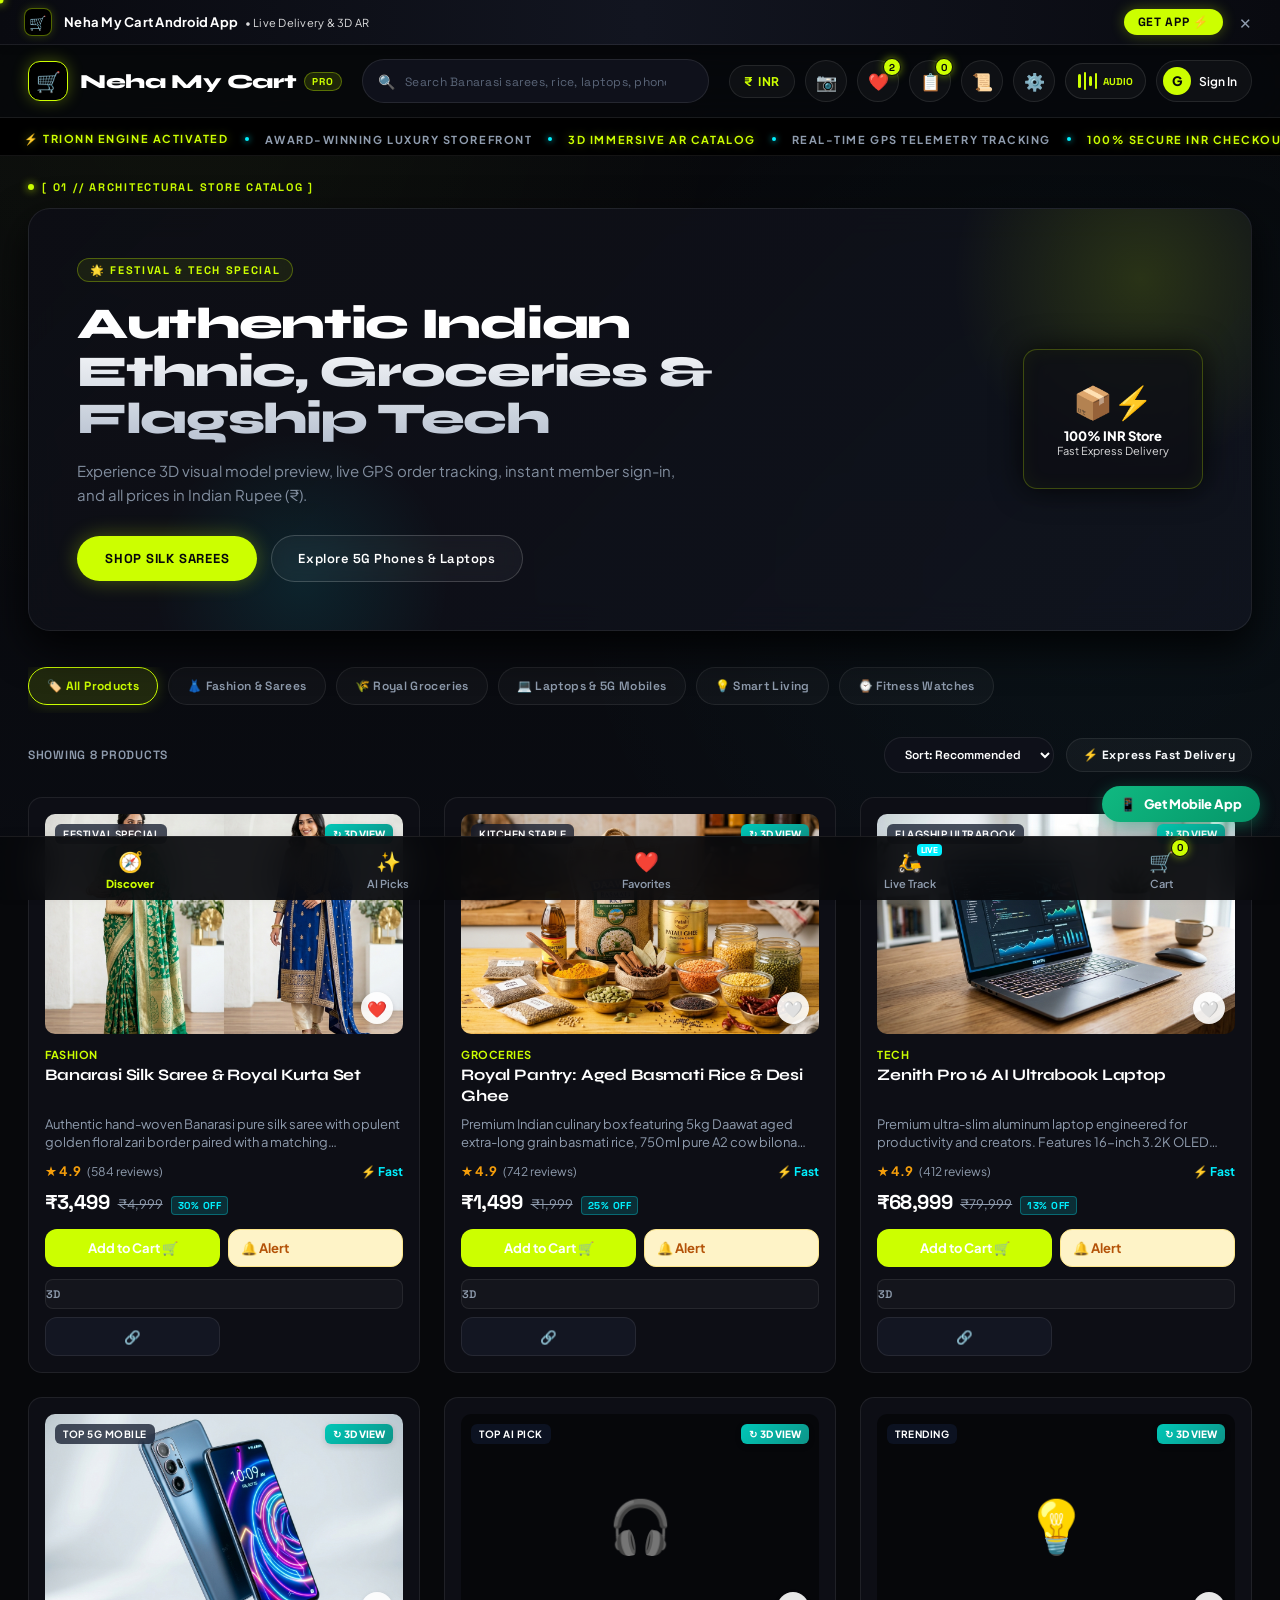
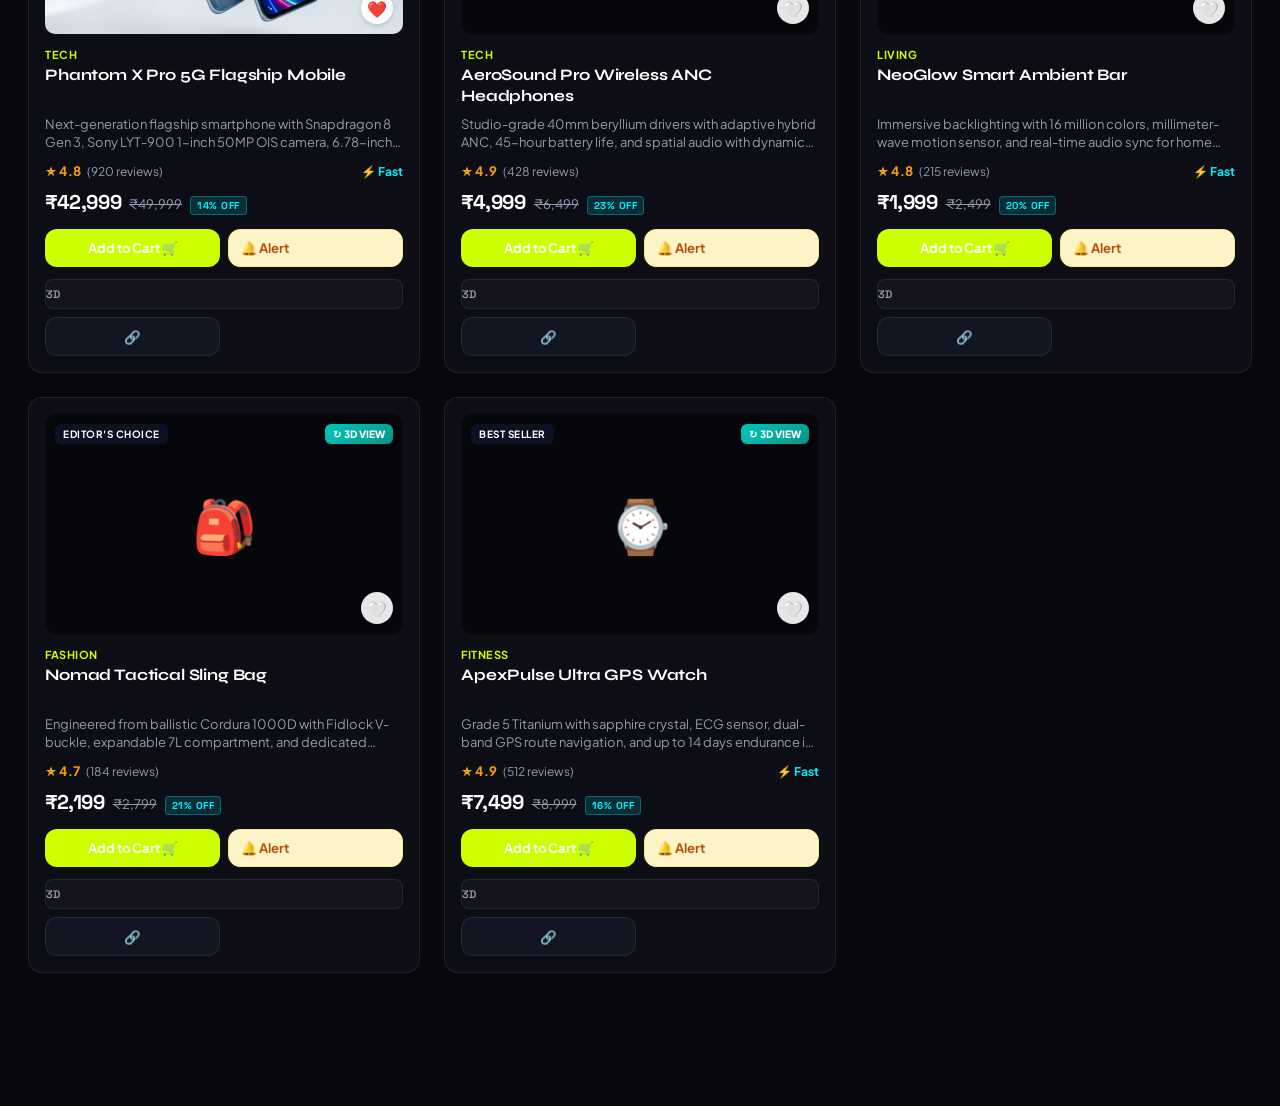
==== commit 3cf874c1: "refactor: enhance card hover animations and remove tilt Refined transition curves, added scale-up ef" ====
--- a/public/index.html
+++ b/public/index.html
@@ -599,12 +599,15 @@
       display: flex;
       flex-direction: column;
       position: relative;
-      transition: transform 0.2s, box-shadow 0.2s;
+      transition: transform 0.35s cubic-bezier(0.2, 0.8, 0.2, 1), box-shadow 0.35s cubic-bezier(0.2, 0.8, 0.2, 1), border-color 0.3s ease;
+      will-change: transform, box-shadow;
+      transform: translateY(0) scale(1) translateZ(0);
     }
     .card:hover {
-      transform: translateY(-4px);
-      box-shadow: var(--shadow-md);
-      border-color: rgba(79, 70, 229, 0.3);
+      transform: translateY(-8px) scale(1.025);
+      box-shadow: 0 22px 45px -8px rgba(0, 0, 0, 0.85), 0 0 28px rgba(204, 255, 0, 0.22);
+      border-color: rgba(204, 255, 0, 0.55);
+      z-index: 5;
     }
 
     .card-img-wrapper {
@@ -4863,30 +4866,6 @@
       });
     }
 
-    function initTrionnCardTilt() {
-      if (window.matchMedia('(pointer: coarse)').matches) return;
-      document.addEventListener('mousemove', (e) => {
-        const card = e.target.closest('.card');
-        if (card) {
-          const rect = card.getBoundingClientRect();
-          const x = e.clientX - rect.left;
-          const y = e.clientY - rect.top;
-          const centerX = rect.width / 2;
-          const centerY = rect.height / 2;
-          const rotateX = ((y - centerY) / centerY) * -6;
-          const rotateY = ((x - centerX) / centerX) * 6;
-          card.style.transform = `perspective(1000px) rotateX(${rotateX}deg) rotateY(${rotateY}deg) translateY(-6px)`;
-        }
-      }, { passive: true });
-
-      document.addEventListener('mouseout', (e) => {
-        const card = e.target.closest('.card');
-        if (card && !card.contains(e.relatedTarget)) {
-          card.style.transform = '';
-        }
-      });
-    }
-
     // ==============================================
     // INITIALIZATION
     // ==============================================
@@ -4895,7 +4874,6 @@
     renderProducts();
     handleRouting();
     initTrionnCursor();
-    initTrionnCardTilt();
   </script>
 </body>
 </html>
--- a/public/trionn.css
+++ b/public/trionn.css
@@ -881,16 +881,20 @@
   padding: 16px !important;
   display: flex !important;
   flex-direction: column !important;
-  transition: transform 0.3s cubic-bezier(0.16, 1, 0.3, 1), 
-              border-color 0.3s cubic-bezier(0.16, 1, 0.3, 1), 
-              box-shadow 0.3s cubic-bezier(0.16, 1, 0.3, 1) !important;
+  transition: transform 0.35s cubic-bezier(0.2, 0.8, 0.2, 1), 
+              border-color 0.35s ease, 
+              box-shadow 0.35s cubic-bezier(0.2, 0.8, 0.2, 1),
+              background-color 0.35s ease !important;
+  will-change: transform, box-shadow;
+  transform: translateY(0) scale(1) translateZ(0);
   overflow: hidden !important;
 }
 
 .card:hover {
-  transform: translateY(-6px) !important;
-  border-color: rgba(204, 255, 0, 0.45) !important;
-  box-shadow: 0 20px 40px -10px rgba(0, 0, 0, 0.8), 0 0 25px rgba(204, 255, 0, 0.15) !important;
+  transform: translateY(-8px) scale(1.025) !important;
+  border-color: rgba(204, 255, 0, 0.55) !important;
+  box-shadow: 0 22px 45px -8px rgba(0, 0, 0, 0.85), 0 0 28px rgba(204, 255, 0, 0.22) !important;
+  z-index: 5 !important;
 }
 
 .card-img-wrapper {
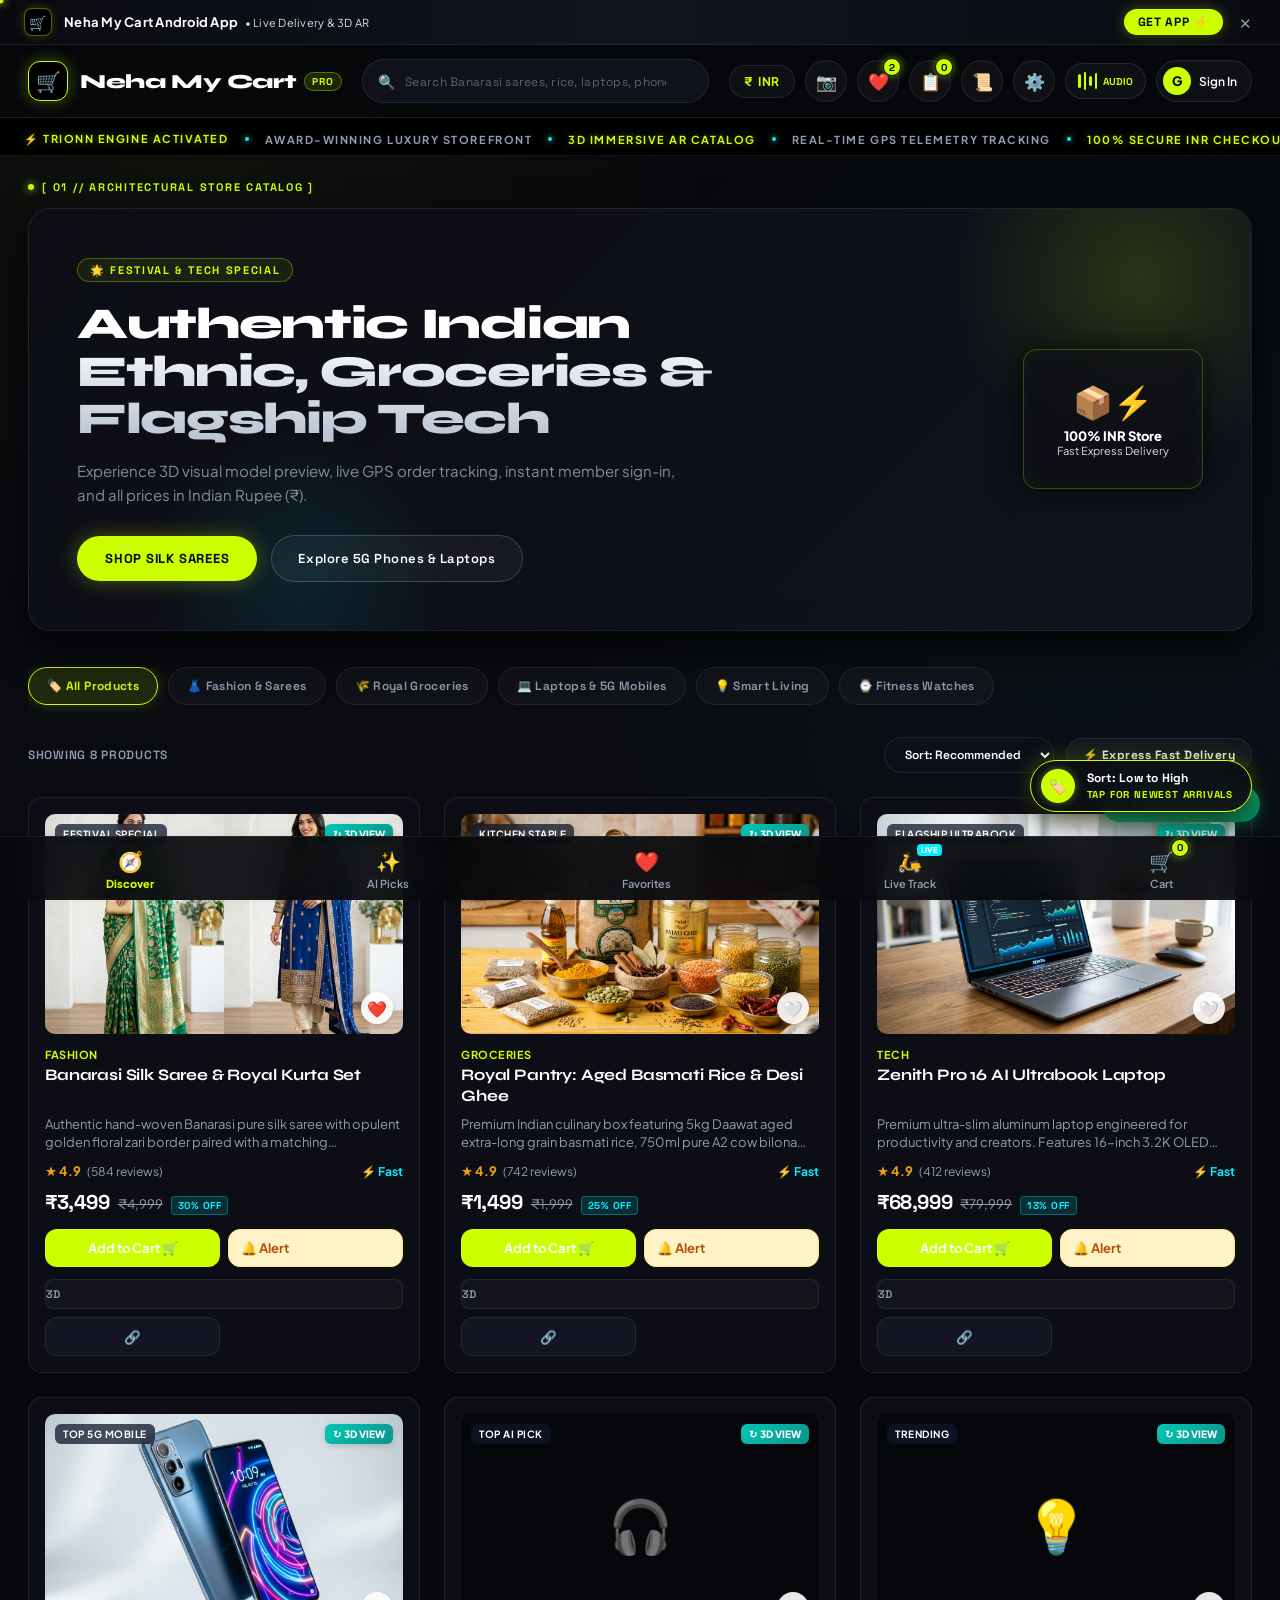
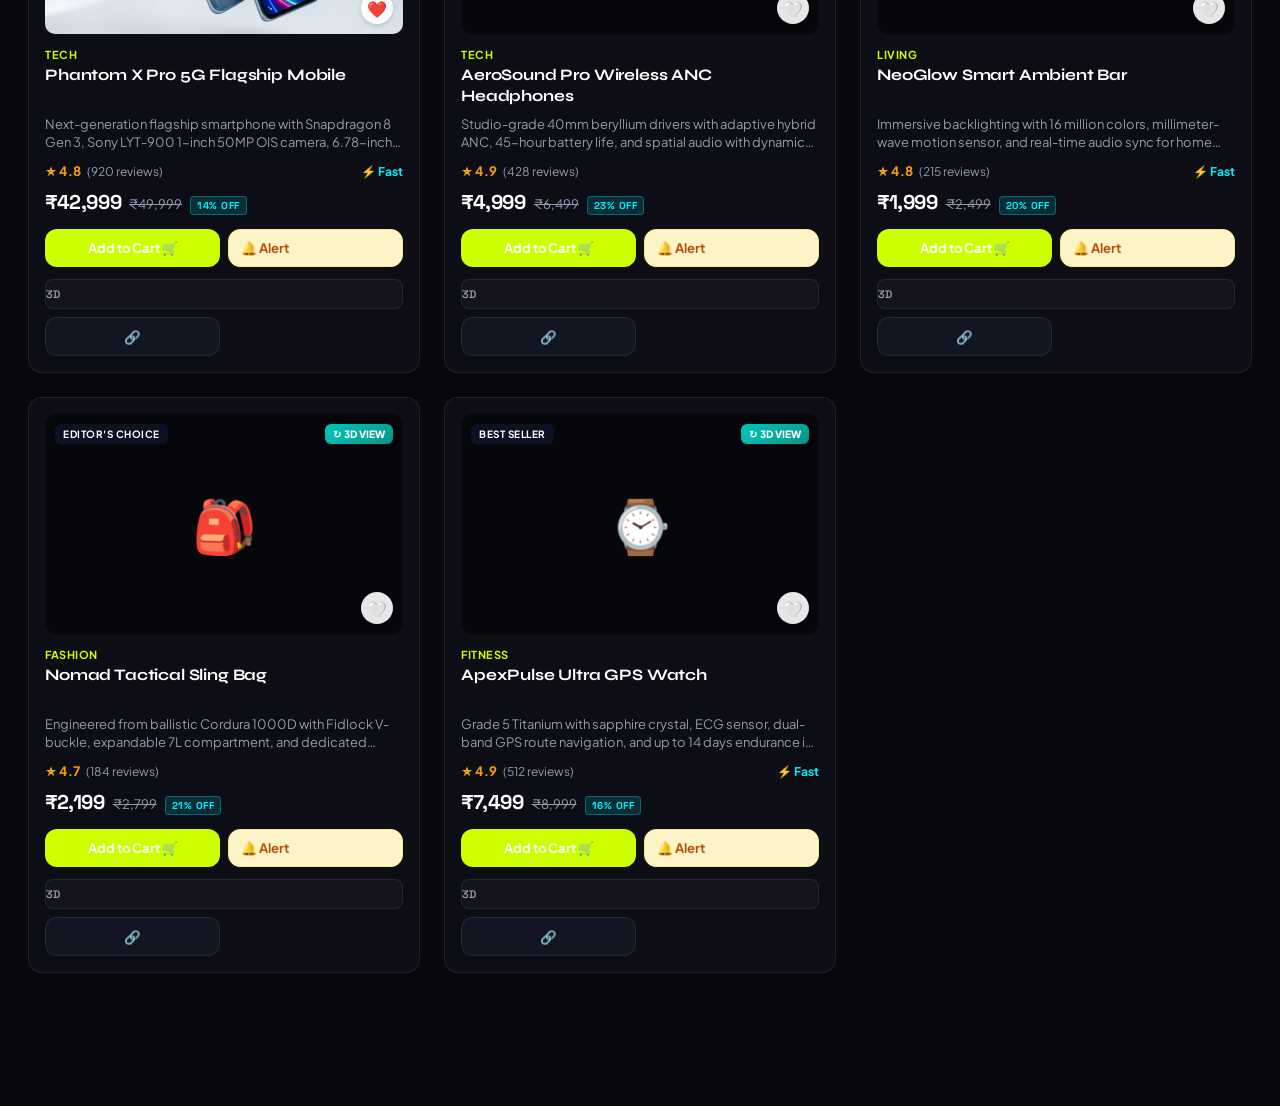
==== commit 67151999: "feat: add quick sort toggle functionality - Add "Newest Arrivals" to ProductSortOrder. - Implement `" ====
--- a/public/index.html
+++ b/public/index.html
@@ -1416,6 +1416,7 @@
             <option value="price-asc">Price: Low to High</option>
             <option value="price-desc">Price: High to Low</option>
             <option value="rating">Top Rated (4.8+)</option>
+            <option value="newest">Newest Arrivals</option>
           </select>
           <button class="btn-filter-toggle" id="fastDeliveryToggleBtn" onclick="toggleFastDelivery()">
             ⚡ Express Fast Delivery
@@ -1427,6 +1428,15 @@
       <div class="product-grid" id="productGrid">
         <!-- Injected via JavaScript -->
       </div>
+
+      <!-- Persistent Sorting Floating Action Button in the product grid -->
+      <button id="persistentSortFab" class="persistent-sort-fab" onclick="toggleQuickSort()" title="Quick toggle between 'Price: Low to High' and 'Newest Arrivals'">
+        <div class="sort-fab-icon-wrap" id="sortFabIcon">💰↑</div>
+        <div class="sort-fab-label-group">
+          <span class="sort-fab-current" id="sortFabCurrentLabel">Price: Low to High</span>
+          <span class="sort-fab-sub" id="sortFabSubLabel">Tap for Newest Arrivals</span>
+        </div>
+      </button>
     </div>
 
     <!-- ==============================================
@@ -2820,7 +2830,11 @@
         filtered.sort((a, b) => b.price - a.price);
       } else if (state.sortOrder === "rating") {
         filtered.sort((a, b) => b.rating - a.rating);
-      }
+      } else if (state.sortOrder === "newest") {
+        filtered.sort((a, b) => PRODUCTS.indexOf(b) - PRODUCTS.indexOf(a));
+      }
+
+      updateSortFabUI();
 
       document.getElementById('productResultsCount').textContent = `Showing ${filtered.length} products`;
 
@@ -2907,6 +2921,11 @@
       if (tabId === 'favorites') renderFavorites();
       if (tabId === 'tracking') renderTracking();
       if (tabId === 'cart') renderCart();
+
+      const fab = document.getElementById('persistentSortFab');
+      if (fab) {
+        fab.style.display = (tabId === 'shop') ? 'inline-flex' : 'none';
+      }
 
       window.scrollTo({ top: 0, behavior: 'smooth' });
     }
@@ -4704,8 +4723,50 @@
       renderProducts();
     }
 
+    function updateSortFabUI() {
+      const fab = document.getElementById('persistentSortFab');
+      const icon = document.getElementById('sortFabIcon');
+      const curLabel = document.getElementById('sortFabCurrentLabel');
+      const subLabel = document.getElementById('sortFabSubLabel');
+      if (!fab || !icon || !curLabel || !subLabel) return;
+
+      if (state.sortOrder === 'newest') {
+        icon.textContent = '✨';
+        curLabel.textContent = 'Newest Arrivals';
+        subLabel.textContent = 'Tap for Price: Low to High';
+        fab.classList.add('active-newest');
+        fab.classList.remove('active-price');
+      } else if (state.sortOrder === 'price-asc') {
+        icon.textContent = '💰↑';
+        curLabel.textContent = 'Price: Low to High';
+        subLabel.textContent = 'Tap for Newest Arrivals';
+        fab.classList.add('active-price');
+        fab.classList.remove('active-newest');
+      } else {
+        icon.textContent = '🏷️';
+        curLabel.textContent = 'Sort: Low to High';
+        subLabel.textContent = 'Tap for Newest Arrivals';
+        fab.classList.remove('active-price');
+        fab.classList.remove('active-newest');
+      }
+    }
+
+    function toggleQuickSort() {
+      if (state.sortOrder === 'price-asc') {
+        state.sortOrder = 'newest';
+      } else {
+        state.sortOrder = 'price-asc';
+      }
+      const select = document.getElementById('sortDropdown');
+      if (select) select.value = state.sortOrder;
+      updateSortFabUI();
+      renderProducts();
+      showToast(`Sorted: ${state.sortOrder === 'newest' ? 'Newest Arrivals' : 'Price: Low to High'}`, '⚡');
+    }
+
     function applyFilters() {
       state.sortOrder = document.getElementById('sortDropdown').value;
+      updateSortFabUI();
       renderProducts();
     }
 
@@ -4715,6 +4776,7 @@
       state.onlyFastDelivery = false;
       state.sortOrder = "relevance";
       document.getElementById('sortDropdown').value = "relevance";
+      updateSortFabUI();
       document.getElementById('globalSearchInput').value = "";
       document.getElementById('searchClearBtn').style.display = "none";
       const btn = document.getElementById('fastDeliveryToggleBtn');
@@ -4871,6 +4933,7 @@
     // ==============================================
     updateUserUI();
     updateBadges();
+    updateSortFabUI();
     renderProducts();
     handleRouting();
     initTrionnCursor();
--- a/public/trionn.css
+++ b/public/trionn.css
@@ -1613,3 +1613,118 @@
   .hero-actions { flex-direction: column !important; width: 100% !important; }
   .btn-hero-primary, .btn-hero-secondary { width: 100% !important; text-align: center !important; }
 }
+
+/* Persistent Sorting Floating Action Button in the Product Grid */
+.persistent-sort-fab {
+  position: fixed !important;
+  bottom: 88px !important;
+  right: 28px !important;
+  z-index: 980 !important;
+  background: rgba(13, 14, 21, 0.94) !important;
+  border: 1.5px solid #CCFF00 !important;
+  border-radius: 9999px !important;
+  padding: 8px 18px 8px 10px !important;
+  display: inline-flex !important;
+  align-items: center !important;
+  gap: 12px !important;
+  cursor: pointer !important;
+  color: #FFF !important;
+  font-family: 'Space Grotesk', sans-serif !important;
+  box-shadow: 0 10px 30px rgba(0, 0, 0, 0.75), 0 0 20px rgba(204, 255, 0, 0.3) !important;
+  backdrop-filter: blur(16px) !important;
+  -webkit-backdrop-filter: blur(16px) !important;
+  transition: transform 0.3s cubic-bezier(0.2, 0.8, 0.2, 1), 
+              box-shadow 0.3s cubic-bezier(0.2, 0.8, 0.2, 1), 
+              border-color 0.3s ease, 
+              background 0.3s ease !important;
+  user-select: none !important;
+}
+
+.persistent-sort-fab:hover {
+  transform: translateY(-4px) scale(1.04) !important;
+  box-shadow: 0 16px 36px rgba(0, 0, 0, 0.85), 0 0 30px rgba(204, 255, 0, 0.5) !important;
+  background: #0E1019 !important;
+  border-color: #D9FF33 !important;
+}
+
+.persistent-sort-fab:active {
+  transform: translateY(-1px) scale(0.98) !important;
+}
+
+.sort-fab-icon-wrap {
+  width: 34px !important;
+  height: 34px !important;
+  border-radius: 50% !important;
+  background: #CCFF00 !important;
+  color: #07080B !important;
+  display: flex !important;
+  align-items: center !important;
+  justify-content: center !important;
+  font-size: 14px !important;
+  font-weight: 800 !important;
+  box-shadow: 0 0 10px rgba(204, 255, 0, 0.4) !important;
+  transition: transform 0.25s ease !important;
+}
+
+.persistent-sort-fab:hover .sort-fab-icon-wrap {
+  transform: rotate(15deg) scale(1.1) !important;
+}
+
+.sort-fab-label-group {
+  display: flex !important;
+  flex-direction: column !important;
+  text-align: left !important;
+}
+
+.sort-fab-current {
+  font-family: 'Space Grotesk', sans-serif !important;
+  font-size: 12px !important;
+  font-weight: 700 !important;
+  color: #FFF !important;
+  line-height: 1.2 !important;
+  letter-spacing: 0.02em !important;
+}
+
+.sort-fab-sub {
+  font-family: 'Space Grotesk', sans-serif !important;
+  font-size: 10px !important;
+  font-weight: 700 !important;
+  color: #CCFF00 !important;
+  text-transform: uppercase !important;
+  letter-spacing: 0.08em !important;
+  margin-top: 2px !important;
+}
+
+.persistent-sort-fab.active-newest {
+  border-color: #00F0FF !important;
+  box-shadow: 0 10px 30px rgba(0, 0, 0, 0.75), 0 0 20px rgba(0, 240, 255, 0.3) !important;
+}
+
+.persistent-sort-fab.active-newest .sort-fab-icon-wrap {
+  background: #00F0FF !important;
+  box-shadow: 0 0 10px rgba(0, 240, 255, 0.4) !important;
+}
+
+.persistent-sort-fab.active-newest .sort-fab-sub {
+  color: #00F0FF !important;
+}
+
+@media (max-width: 768px) {
+  .persistent-sort-fab {
+    bottom: 74px !important;
+    right: 16px !important;
+    padding: 7px 14px 7px 8px !important;
+  }
+  .sort-fab-icon-wrap {
+    width: 28px !important;
+    height: 28px !important;
+    font-size: 12px !important;
+  }
+  .sort-fab-current {
+    font-size: 11px !important;
+  }
+  .sort-fab-sub {
+    font-size: 9px !important;
+  }
+}
+
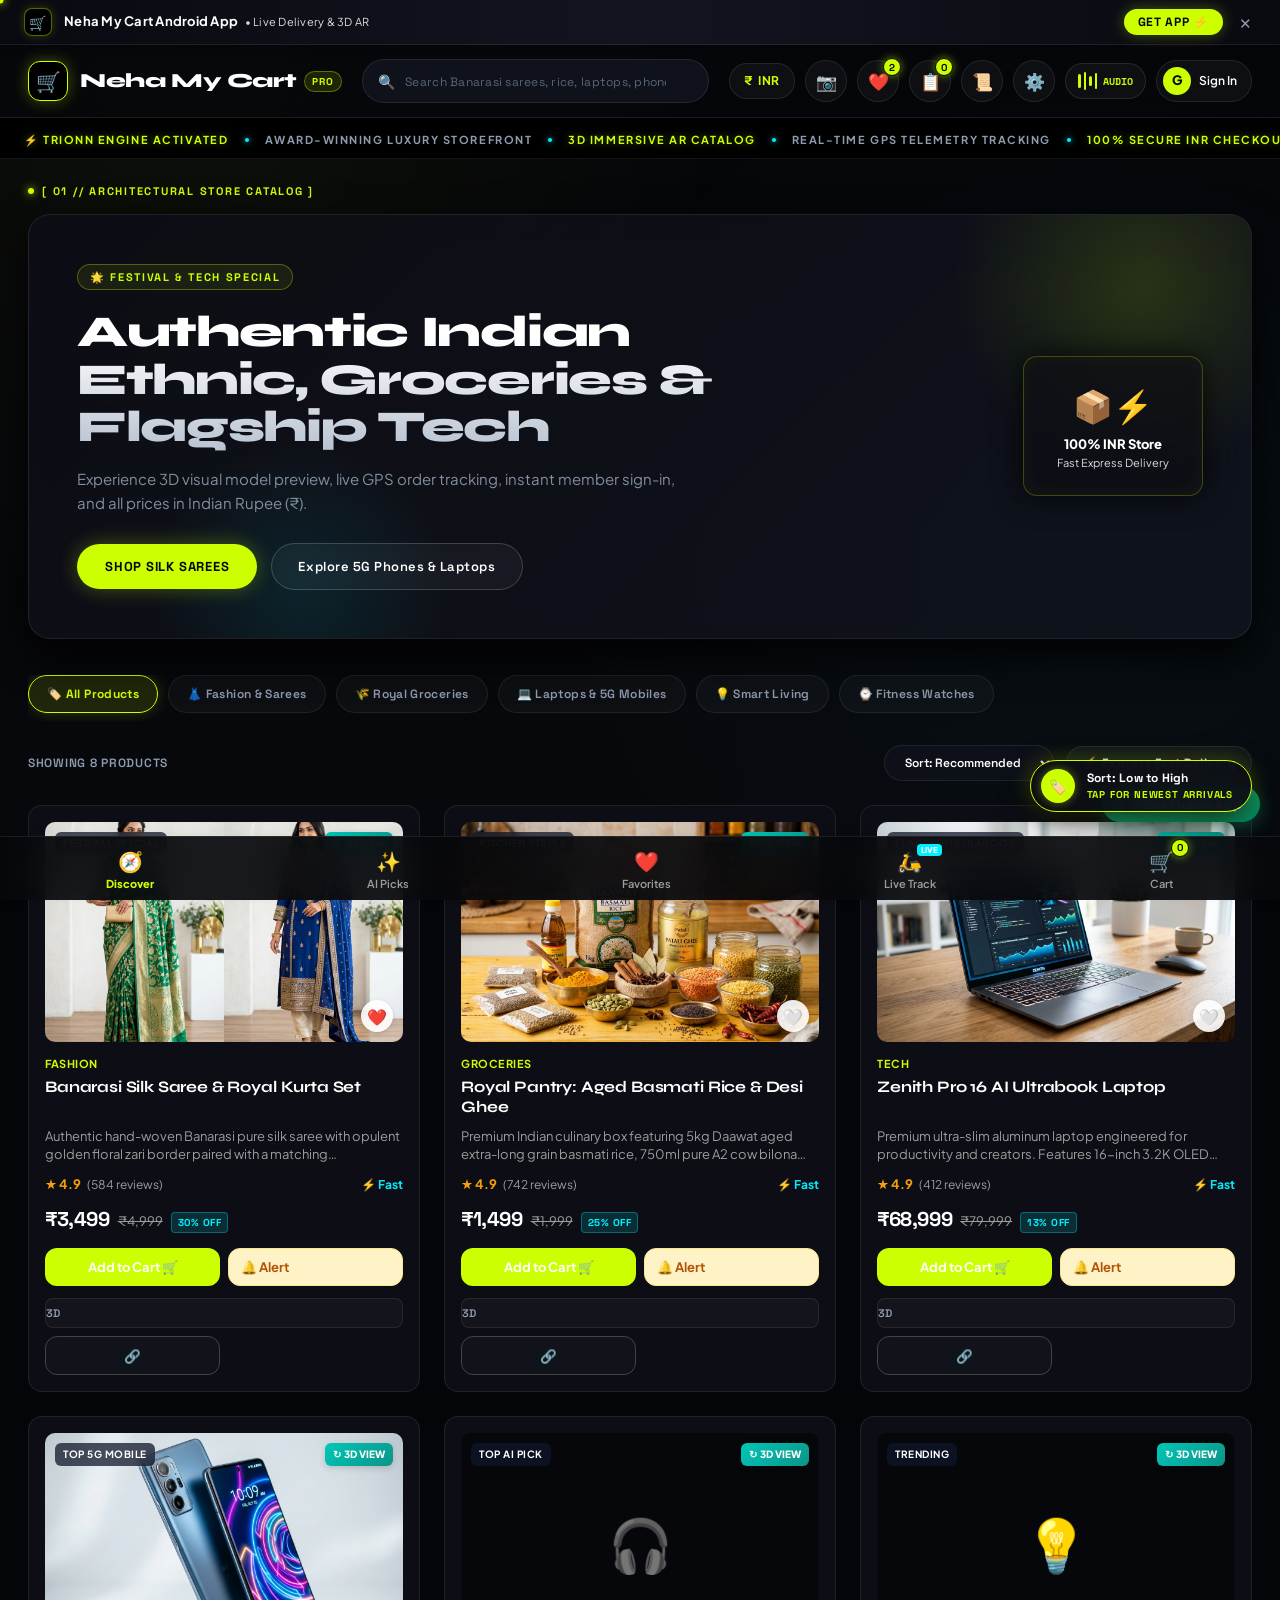
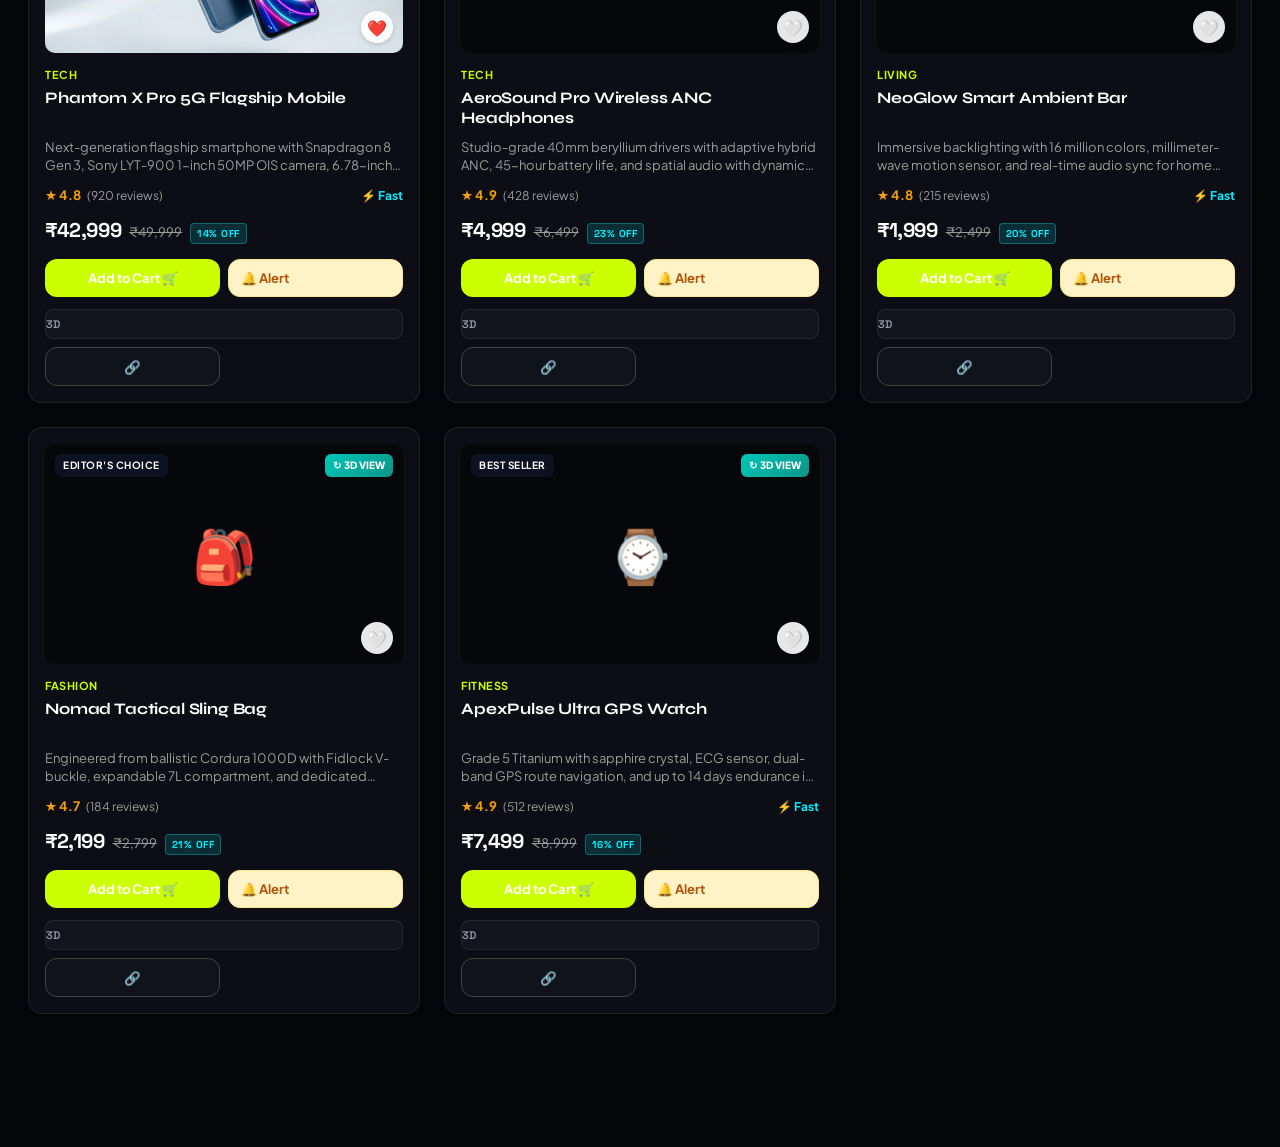
==== commit 894b872c: "style: update typography and system design tokens - Added Bebas Neue and Space Mono fonts to Google " ====
--- a/public/index.html
+++ b/public/index.html
@@ -19,7 +19,7 @@
 
   <link rel="preconnect" href="https://fonts.googleapis.com">
   <link rel="preconnect" href="https://fonts.gstatic.com" crossorigin>
-  <link href="https://fonts.googleapis.com/css2?family=Plus+Jakarta+Sans:wght@400;500;600;700;800&family=Space+Grotesk:wght@500;600;700&family=Syne:wght@700;800&display=swap" rel="stylesheet">
+  <link href="https://fonts.googleapis.com/css2?family=Bebas+Neue&family=Plus+Jakarta+Sans:wght@400;500;600;700;800&family=Space+Grotesk:wght@500;600;700&family=Space+Mono:ital,wght@0,400;0,700;1,400&family=Syne:wght@700;800&display=swap" rel="stylesheet">
 
   <style>
     :root {
--- a/public/trionn.css
+++ b/public/trionn.css
@@ -6,19 +6,102 @@
    ========================================================================== */
 
 :root {
-  --bg: #07080B !important;
-  --bg-canvas: #07080B !important;
-  --surface: #0D0E15 !important;
-  --surface-variant: #131622 !important;
-  --surface-glass: rgba(13, 14, 21, 0.85) !important;
-  --card-bg: #0D0E15 !important;
-  --card-border: rgba(255, 255, 255, 0.08) !important;
-  --card-border-hover: rgba(204, 255, 0, 0.5) !important;
-  
+  -webkit-locale: "en";
+  --font-sans: ui-sans-serif, system-ui, sans-serif, "Apple Color Emoji", "Segoe UI Emoji", "Segoe UI Symbol", "Noto Color Emoji";
+  --font-mono: ui-monospace, SFMono-Regular, Menlo, Monaco, Consolas, "Liberation Mono", "Courier New", monospace;
+  --font-neue: "Bebas Neue", "Syne", sans-serif;
+  --color-black: #272727;
+  --color-white: #fff;
+  --spacing: .25rem;
+  --container-sm: 24rem;
+  --container-md: 28rem;
+  --container-xl: 36rem;
+  --container-3xl: 48rem;
+  --container-4xl: 56rem;
+  --container-6xl: 72rem;
+  --container-7xl: 80rem;
+  --text-xs: .75rem;
+  --text-xs--line-height: calc(1 / .75);
+  --text-sm: .875rem;
+  --text-sm--line-height: calc(1.25 / .875);
+  --text-base: 1rem;
+  --text-base--line-height: calc(1.5 / 1);
+  --text-lg: 1.125rem;
+  --text-lg--line-height: calc(1.75 / 1.125);
+  --text-xl: 1.25rem;
+  --text-xl--line-height: calc(1.75 / 1.25);
+  --text-2xl: 1.5rem;
+  --text-2xl--line-height: calc(2 / 1.5);
+  --text-3xl: 1.875rem;
+  --text-3xl--line-height: calc(2.25 / 1.875);
+  --text-4xl: 2.25rem;
+  --text-4xl--line-height: calc(2.5 / 2.25);
+  --text-5xl: 3rem;
+  --text-5xl--line-height: 1;
+  --font-weight-normal: 400;
+  --font-weight-medium: 500;
+  --tracking-tight: -.025em;
+  --tracking-normal: 0em;
+  --tracking-widest: .1em;
+  --radius-xs: .125rem;
+  --radius-sm: .25rem;
+  --radius-md: .375rem;
+  --radius-lg: .5rem;
+  --radius-3xl: 1.5rem;
+  --ease-in: cubic-bezier(.4, 0, 1, 1);
+  --ease-out: cubic-bezier(0, 0, .2, 1);
+  --ease-in-out: cubic-bezier(.4, 0, .2, 1);
+  --blur-sm: 8px;
+  --blur-md: 12px;
+  --perspective-midrange: 800px;
+  --aspect-video: 16 / 9;
+  --default-transition-duration: .15s;
+  --default-transition-timing-function: cubic-bezier(.4, 0, .2, 1);
+  --default-font-family: var(--font-sans);
+  --default-mono-font-family: var(--font-mono);
+  --color-cream: #e6e4e2;
+  --color-grey-light: #9c9c9c;
+  --color-grey-line: #434343;
+  --color-cream-line: #d8d8d8;
+  --color-dark-font: #434343;
+  --color-light-font: #d8d8d8;
+  --animate-arrowPulse: arrowPulse 1.8s ease-in-out infinite;
+
+  --pl-black: #000;
+  --pl-white: #fff;
+  --pl-panel-gray: #c8c8c8;
+  --pl-line-gray: #434343;
+  --pl-corner-plus-offset: calc(-6px - 6.5px);
+  --pl-mono: "Space Mono", monospace;
+  --pl-display: "Bebas Neue", sans-serif;
+  --size: 360;
+  --bg: #040508 !important;
+  --bg-canvas: #040508 !important;
+  --white: #fff;
+  --ink-soft: #0a0a0a8c;
+  --glass-line: #ffffff2e;
+  --ease-soft: cubic-bezier(.22, 1, .36, 1);
+  --ts-color-bg: #040508;
+  --ts-color-hint: #d8d8d8bf;
+  --ts-color-name: #c8c8c8;
+  --ts-color-role: #d8d8d880;
+  --ts-color-scan-id: #d8d8d8bf;
+  --ts-color-detected: #d8d8d8eb;
+  --swiper-theme-color: #007aff;
+  --swiper-navigation-size: 44px;
+
+  /* Neha My Cart / Trionn Design System Integration */
+  --surface: #0a0b10 !important;
+  --surface-variant: #11131a !important;
+  --surface-glass: rgba(10, 11, 16, 0.88) !important;
+  --card-bg: #07080c !important;
+  --card-border: #434343 !important;
+  --card-border-hover: rgba(204, 255, 0, 0.55) !important;
+
   /* Primary: Trionn Signature Electric Volt Lime */
   --primary: #CCFF00 !important;
   --primary-hover: #D9FF33 !important;
-  --primary-dark: #07080B !important;
+  --primary-dark: #040508 !important;
   --primary-light: rgba(204, 255, 0, 0.12) !important;
   --primary-container: rgba(204, 255, 0, 0.08) !important;
   --on-primary-container: #CCFF00 !important;
@@ -33,18 +116,18 @@
   --amber-light: rgba(255, 184, 0, 0.15) !important;
 
   /* Neutrals */
-  --text: #F8FAFC !important;
-  --text-muted: #8F9CAE !important;
-  --text-dim: #5A6578 !important;
-  --border: rgba(255, 255, 255, 0.08) !important;
-  --border-bright: rgba(255, 255, 255, 0.18) !important;
-  
+  --text: #d8d8d8 !important;
+  --text-muted: #9c9c9c !important;
+  --text-dim: #666666 !important;
+  --border: #434343 !important;
+  --border-bright: #d8d8d8 !important;
+
   /* Radii & Effects */
   --radius: 14px !important;
   --radius-sm: 8px !important;
   --radius-lg: 22px !important;
   --radius-pill: 9999px !important;
-  
+
   --shadow-sm: 0 2px 8px rgba(0,0,0,0.5) !important;
   --shadow-md: 0 8px 24px rgba(0,0,0,0.7) !important;
   --shadow-lg: 0 16px 40px rgba(0,0,0,0.85) !important;
@@ -52,41 +135,66 @@
   --cyan-glow: 0 0 25px rgba(0, 240, 255, 0.35) !important;
 
   /* Typography */
-  --font-display: 'Syne', sans-serif !important;
-  --font-tech: 'Space Grotesk', -apple-system, sans-serif !important;
-  --font-body: 'Plus Jakarta Sans', -apple-system, sans-serif !important;
+  --font-display: 'Bebas Neue', 'Syne', sans-serif !important;
+  --font-tech: 'Space Mono', 'Space Grotesk', monospace !important;
+  --font-body: var(--font-sans) !important;
 }
 
 [data-theme="dark"] {
-  --bg: #07080B !important;
-  --surface: #0D0E15 !important;
-  --surface-variant: #131622 !important;
-  --card-bg: #0D0E15 !important;
-  --text: #F8FAFC !important;
-  --text-muted: #8F9CAE !important;
+  --bg: #040508 !important;
+  --surface: #0a0b10 !important;
+  --surface-variant: #11131a !important;
+  --card-bg: #07080c !important;
+  --text: #d8d8d8 !important;
+  --text-muted: #9c9c9c !important;
+  --border: #434343 !important;
 }
 
 /* Base Reset & Smoothness */
 *, *::before, *::after {
   box-sizing: border-box;
+  border-width: 0;
+  border-style: solid;
+  border-color: #434343;
 }
 
 html {
+  -webkit-locale: "en";
+  -webkit-text-size-adjust: 100%;
+  tab-size: 4;
+  line-height: 1.5;
+  font-feature-settings: var(--default-font-feature-settings, normal);
+  font-variation-settings: var(--default-font-variation-settings, normal);
+  -webkit-tap-highlight-color: transparent;
+  overscroll-behavior: none;
+  font-family: var(--font-neue), sans-serif;
+  color: #d8d8d8 !important;
+  background-color: #040508 !important;
+  height: auto !important;
   scroll-behavior: smooth;
-  background-color: #07080B !important;
-  color: #F8FAFC !important;
-  font-family: 'Plus Jakarta Sans', sans-serif;
 }
 
 ::selection {
   background: #CCFF00 !important;
-  color: #07080B !important;
+  color: #040508 !important;
 }
 
 body {
-  background-color: #07080B !important;
-  color: #F8FAFC !important;
-  font-family: 'Plus Jakarta Sans', sans-serif !important;
+  box-sizing: border-box;
+  border: 0 solid;
+  margin: 0;
+  padding: 0;
+  -webkit-text-size-adjust: 100%;
+  tab-size: 4;
+  line-height: 1.5;
+  font-feature-settings: var(--default-font-feature-settings, normal);
+  font-variation-settings: var(--default-font-variation-settings, normal);
+  -webkit-tap-highlight-color: transparent;
+  overscroll-behavior: none;
+  font-family: var(--default-font-family);
+  color: #d8d8d8 !important;
+  background-color: #040508 !important;
+  height: auto !important;
   min-height: 100vh;
   display: flex;
   flex-direction: column;
@@ -95,10 +203,43 @@
   background-image: 
     radial-gradient(circle at 15% 10%, rgba(204, 255, 0, 0.04) 0%, transparent 40%),
     radial-gradient(circle at 85% 60%, rgba(0, 240, 255, 0.03) 0%, transparent 45%),
-    linear-gradient(180deg, #07080B 0%, #0A0C12 100%) !important;
+    linear-gradient(180deg, #040508 0%, #08090d 100%) !important;
   background-attachment: fixed !important;
-  margin: 0;
-  padding: 0;
+}
+
+@keyframes arrowPulse {
+  0%, 100% {
+    transform: translateY(0);
+    opacity: 0.6;
+  }
+  50% {
+    transform: translateY(6px);
+    opacity: 1;
+  }
+}
+
+/* Trionn Section Corner Plus Markers */
+.trionn-frame-corner {
+  position: relative;
+}
+.trionn-frame-corner::before,
+.trionn-frame-corner::after {
+  content: "+";
+  position: absolute;
+  font-family: var(--pl-mono);
+  font-size: 14px;
+  line-height: 1;
+  color: var(--color-grey-line);
+  pointer-events: none;
+  z-index: 4;
+}
+.trionn-frame-corner::before {
+  top: var(--pl-corner-plus-offset);
+  left: var(--pl-corner-plus-offset);
+}
+.trionn-frame-corner::after {
+  bottom: var(--pl-corner-plus-offset);
+  right: var(--pl-corner-plus-offset);
 }
 
 /* Custom Trionn Glowing Cursor */
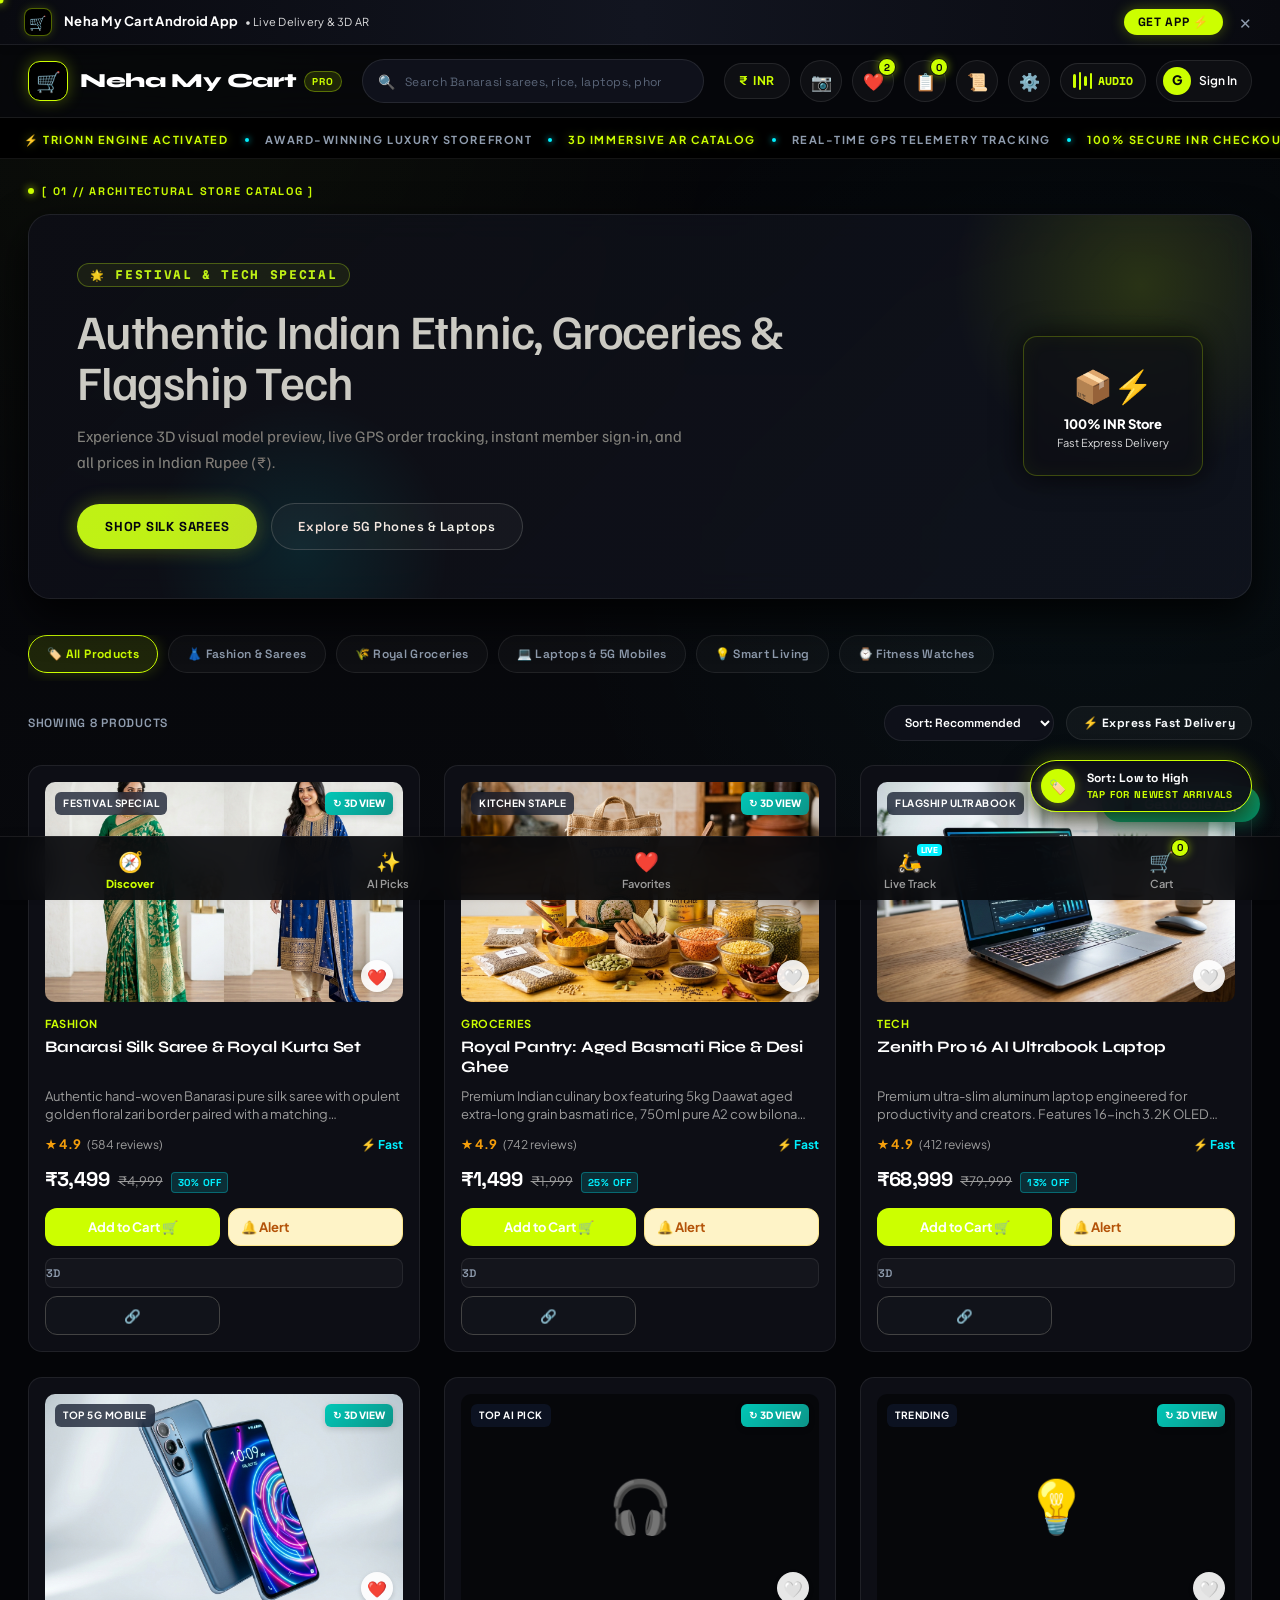
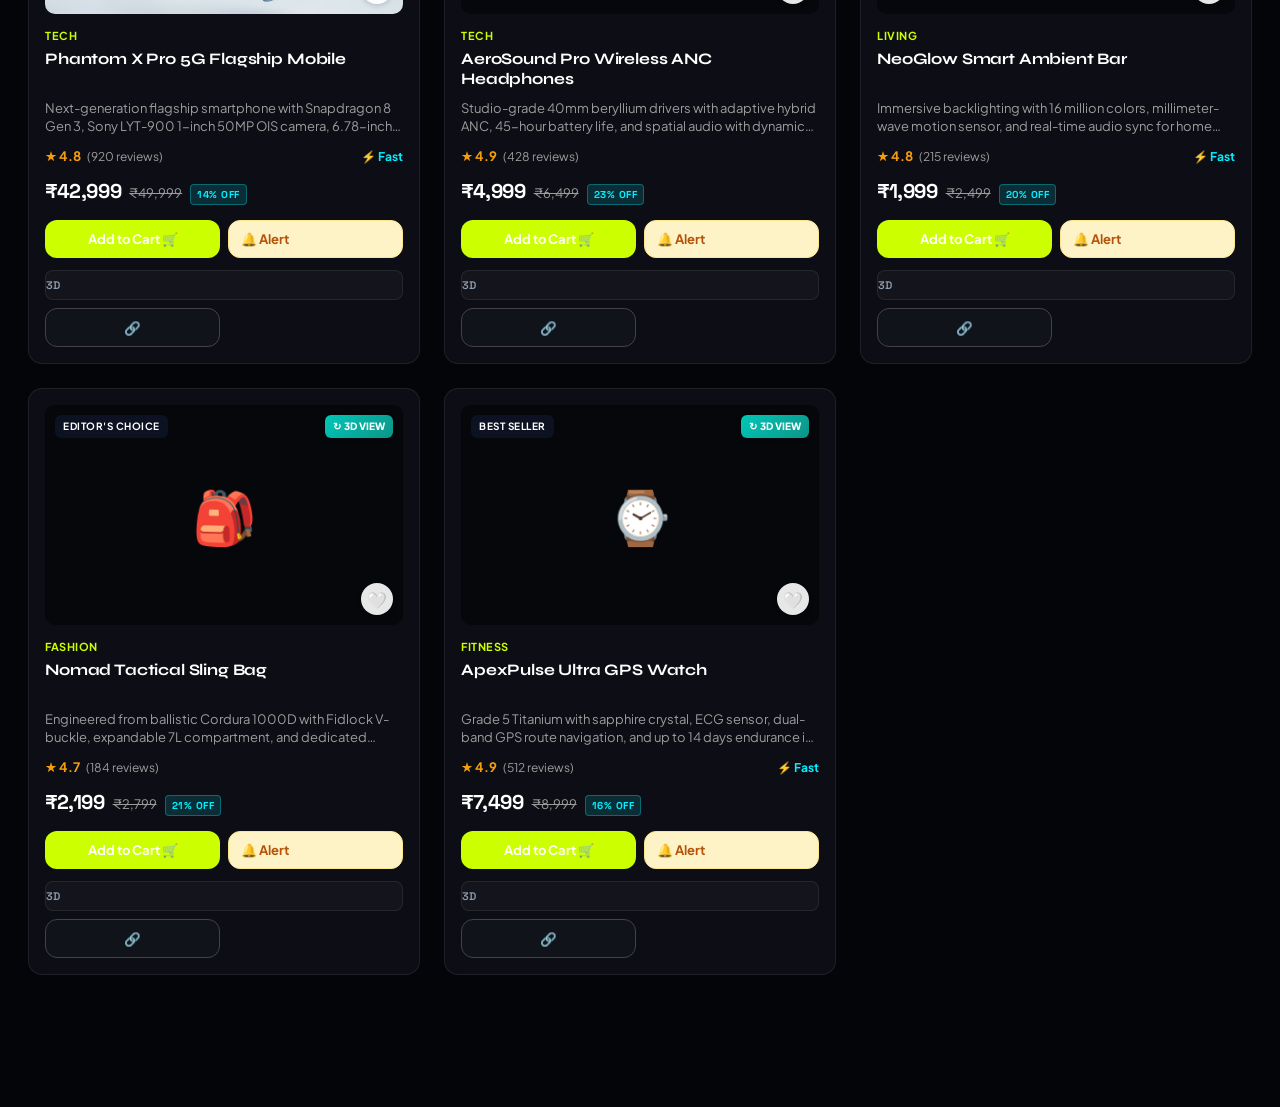
==== commit 5ecb1e06: "style: update typography and font family stack Refactored the global typography system by adding new" ====
--- a/public/index.html
+++ b/public/index.html
@@ -19,7 +19,7 @@
 
   <link rel="preconnect" href="https://fonts.googleapis.com">
   <link rel="preconnect" href="https://fonts.gstatic.com" crossorigin>
-  <link href="https://fonts.googleapis.com/css2?family=Bebas+Neue&family=Plus+Jakarta+Sans:wght@400;500;600;700;800&family=Space+Grotesk:wght@500;600;700&family=Space+Mono:ital,wght@0,400;0,700;1,400&family=Syne:wght@700;800&display=swap" rel="stylesheet">
+  <link href="https://fonts.googleapis.com/css2?family=Bebas+Neue&family=Familjen+Grotesk:wght@400;500;600;700&family=Instrument+Serif:ital@0;1&family=Martian+Mono:wght@400;500;700&family=Plus+Jakarta+Sans:wght@400;500;600;700;800&family=Space+Grotesk:wght@500;600;700&family=Space+Mono:ital,wght@0,400;0,700;1,400&family=Syne:wght@700;800&display=swap" rel="stylesheet">
 
   <style>
     :root {
--- a/public/trionn.css
+++ b/public/trionn.css
@@ -134,10 +134,19 @@
   --volt-glow: 0 0 25px rgba(204, 255, 0, 0.35) !important;
   --cyan-glow: 0 0 25px rgba(0, 240, 255, 0.35) !important;
 
+  --font-neue: "neueHaas", "neueHaas Fallback", "Familjen Grotesk", "Bebas Neue", sans-serif;
+  --font-ppeditorial: "ppEditorial", "ppEditorial Fallback", "Instrument Serif", Georgia, serif;
+  --font-martian: "martianMono", "martianMono Fallback", "Martian Mono", "Space Mono", monospace;
+  --font-familjen: "familjen", "familjen Fallback", "Familjen Grotesk", sans-serif;
+  --tw-leading: normal;
+  --tw-font-weight: var(--font-weight-normal);
+  --tw-tracking: var(--tracking-normal);
+
   /* Typography */
-  --font-display: 'Bebas Neue', 'Syne', sans-serif !important;
-  --font-tech: 'Space Mono', 'Space Grotesk', monospace !important;
-  --font-body: var(--font-sans) !important;
+  --font-display: var(--font-neue) !important;
+  --font-tech: var(--font-martian) !important;
+  --font-editorial: var(--font-ppeditorial) !important;
+  --font-body: var(--font-familjen) !important;
 }
 
 [data-theme="dark"] {
@@ -167,6 +176,8 @@
   font-variation-settings: var(--default-font-variation-settings, normal);
   -webkit-tap-highlight-color: transparent;
   overscroll-behavior: none;
+  text-rendering: optimizelegibility;
+  -webkit-font-smoothing: antialiased;
   font-family: var(--font-neue), sans-serif;
   color: #d8d8d8 !important;
   background-color: #040508 !important;
@@ -792,14 +803,37 @@
   pointer-events: none;
 }
 
-.hero-content {
+.hero-content,
+.trionn-editorial-stack {
   position: relative !important;
   z-index: 1 !important;
+  text-rendering: optimizelegibility;
+  font-family: var(--font-neue), sans-serif !important;
+  font-size: var(--text-xl);
+  --tw-leading: normal;
+  --tw-font-weight: var(--font-weight-normal);
+  line-height: normal;
+  font-weight: var(--font-weight-normal);
+  --tw-tracking: var(--tracking-normal);
+  letter-spacing: var(--tracking-normal);
+  -webkit-font-smoothing: antialiased;
+  color: var(--color-light-font) !important;
+  box-sizing: border-box;
+  border: 0 solid;
+  margin: 0;
+  padding: 0;
+  display: flex !important;
+  width: 100% !important;
+  flex: 1 1 auto !important;
+  min-width: calc(var(--spacing) * 0) !important;
+  flex-direction: column !important;
+  justify-content: flex-end !important;
+  mix-blend-mode: difference !important;
   max-width: 760px !important;
 }
 
 .hero-tag {
-  font-family: 'Space Grotesk', sans-serif !important;
+  font-family: var(--font-martian), monospace !important;
   font-size: 11px !important;
   font-weight: 700 !important;
   letter-spacing: 0.15em !important;
@@ -807,6 +841,7 @@
   color: #CCFF00 !important;
   display: inline-flex !important;
   align-items: center !important;
+  align-self: flex-start !important;
   gap: 6px !important;
   background: rgba(204, 255, 0, 0.08) !important;
   border: 1px solid rgba(204, 255, 0, 0.3) !important;
@@ -816,25 +851,22 @@
 }
 
 .hero-title {
-  font-family: 'Syne', sans-serif !important;
-  font-weight: 800 !important;
-  font-size: 44px !important;
+  font-family: var(--font-neue), sans-serif !important;
+  font-weight: var(--font-weight-medium) !important;
+  font-size: clamp(2rem, 3.8vw, var(--text-5xl)) !important;
   line-height: 1.08 !important;
-  letter-spacing: -0.03em !important;
-  color: #FFF !important;
+  letter-spacing: var(--tracking-tight) !important;
+  color: var(--color-light-font) !important;
   margin-bottom: 16px !important;
-  background: linear-gradient(180deg, #FFFFFF 20%, #B8C2D1 100%) !important;
-  -webkit-background-clip: text !important;
-  -webkit-text-fill-color: transparent !important;
 }
 
 .hero-subtitle {
-  font-size: 15px !important;
+  font-size: var(--text-base) !important;
   line-height: 1.6 !important;
-  color: #8F9CAE !important;
+  color: var(--color-grey-light) !important;
   margin-bottom: 28px !important;
   max-width: 620px !important;
-  font-family: 'Plus Jakarta Sans', sans-serif !important;
+  font-family: var(--font-familjen), sans-serif !important;
 }
 
 .hero-actions {
